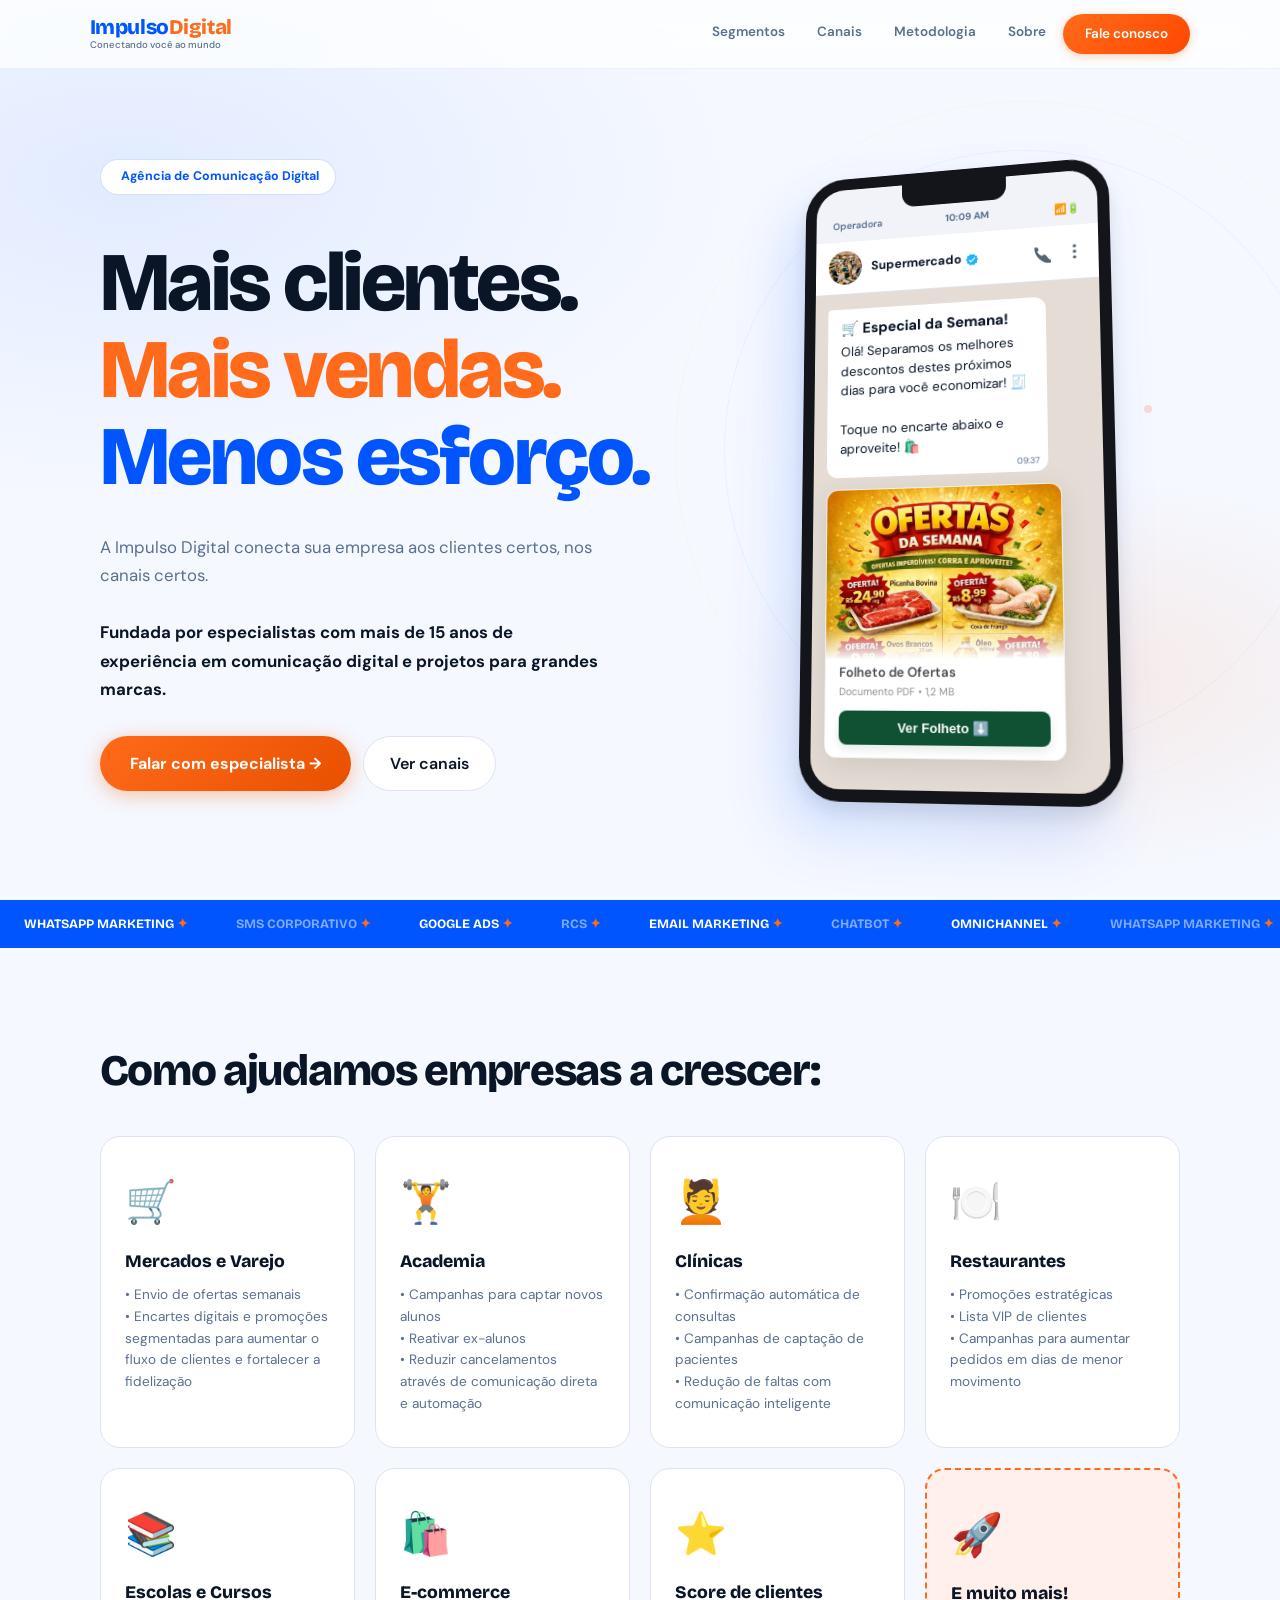
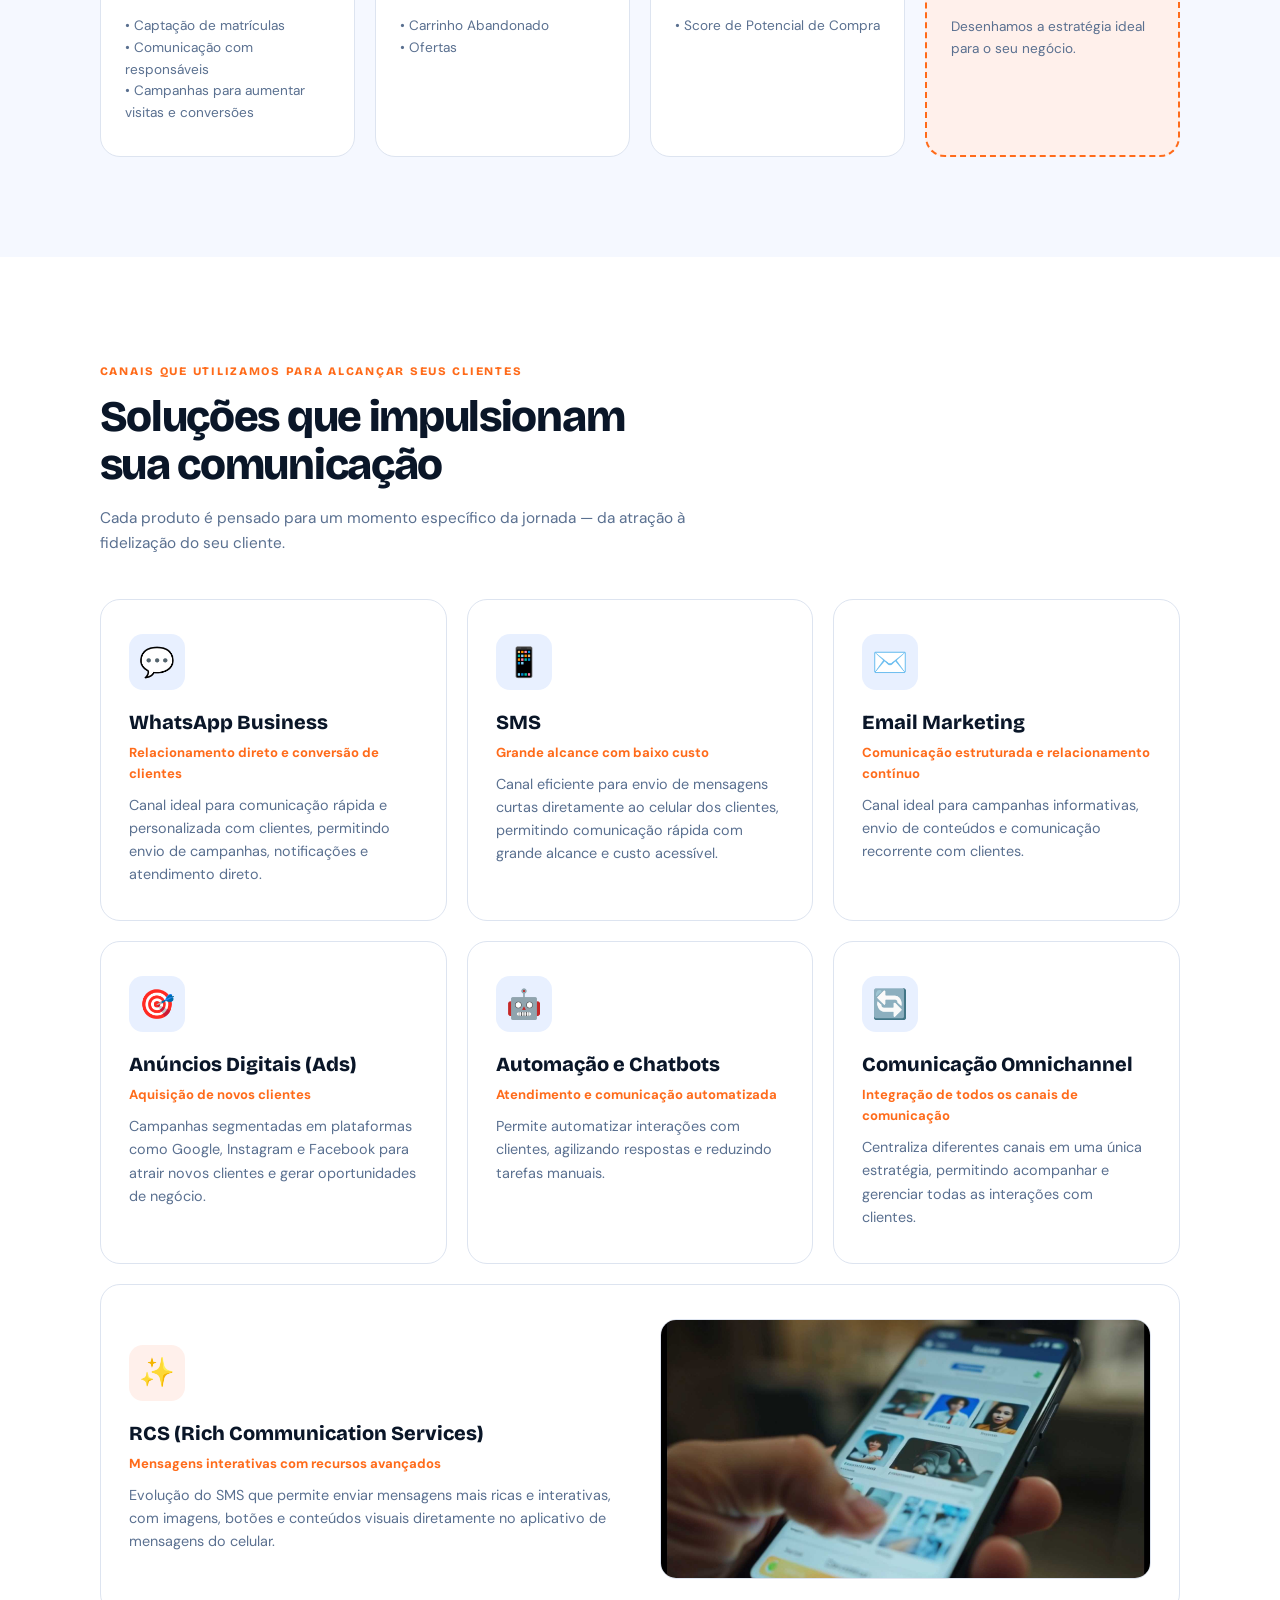
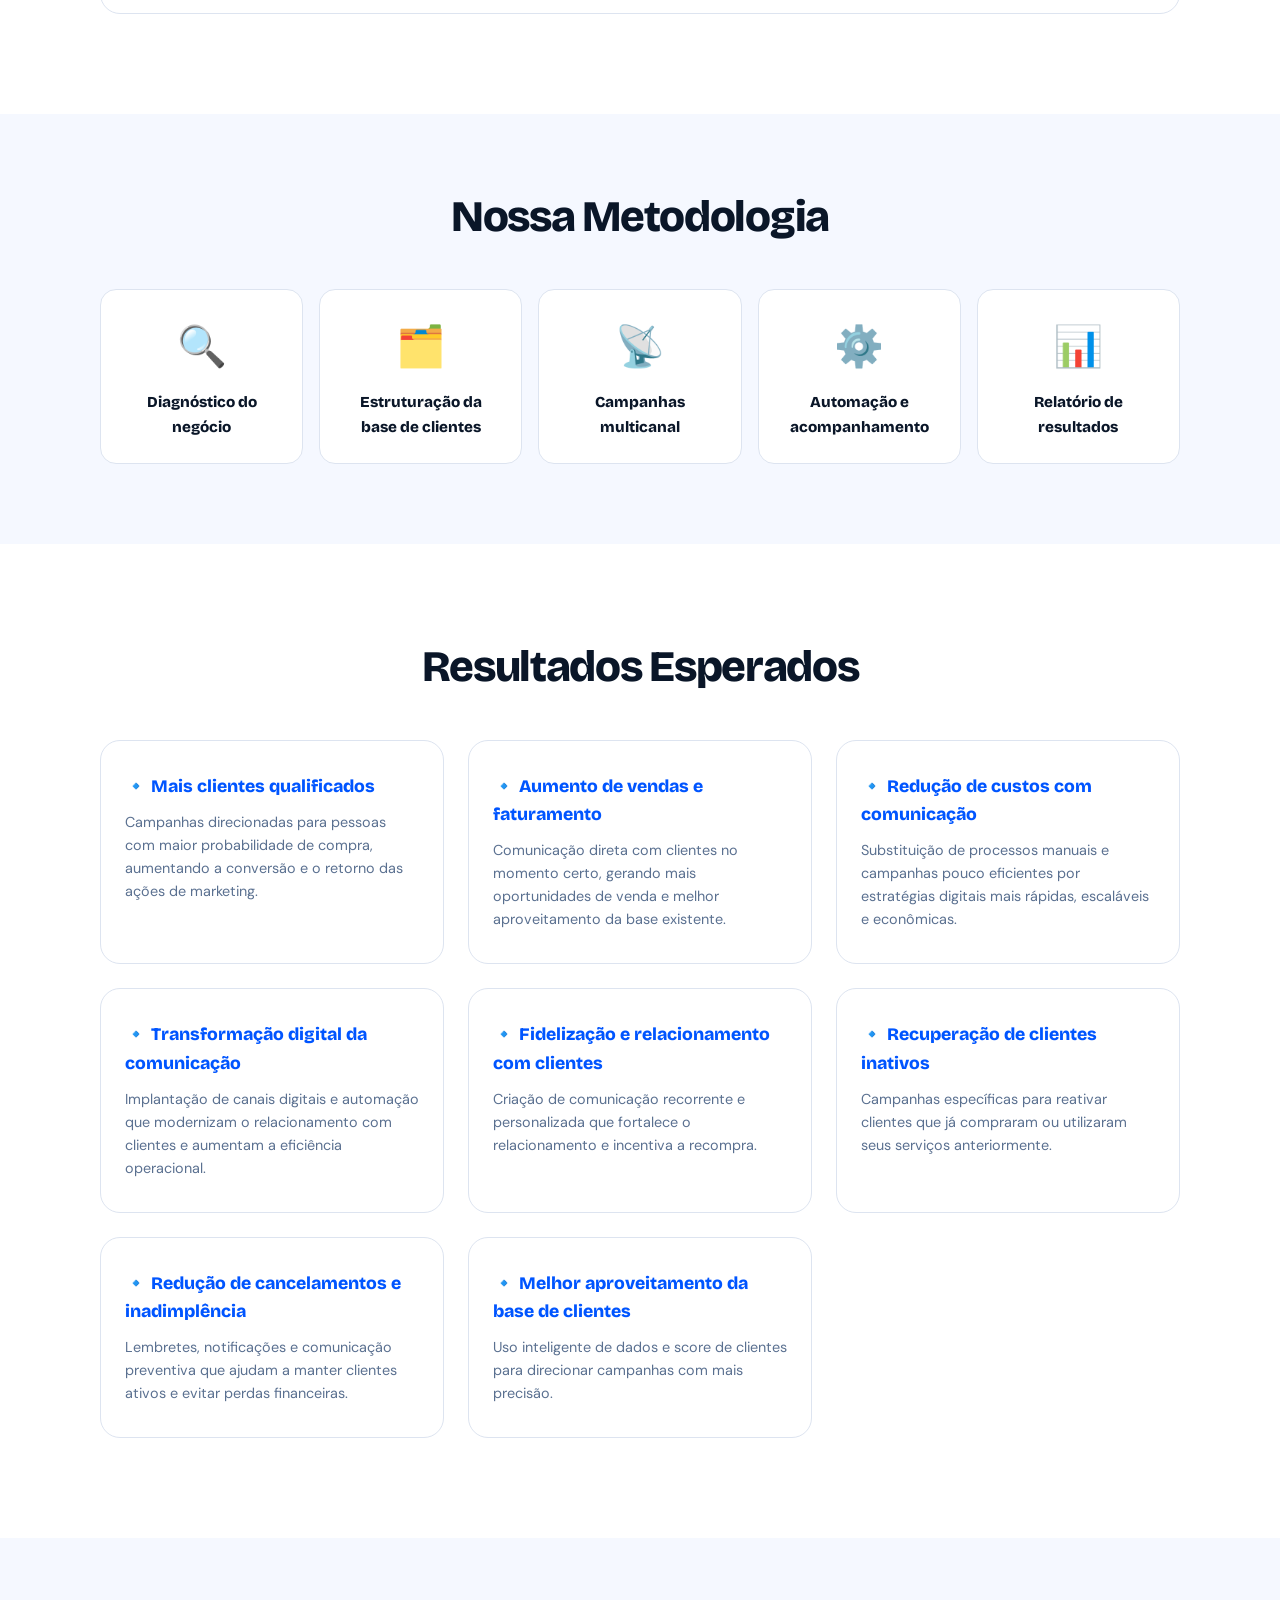
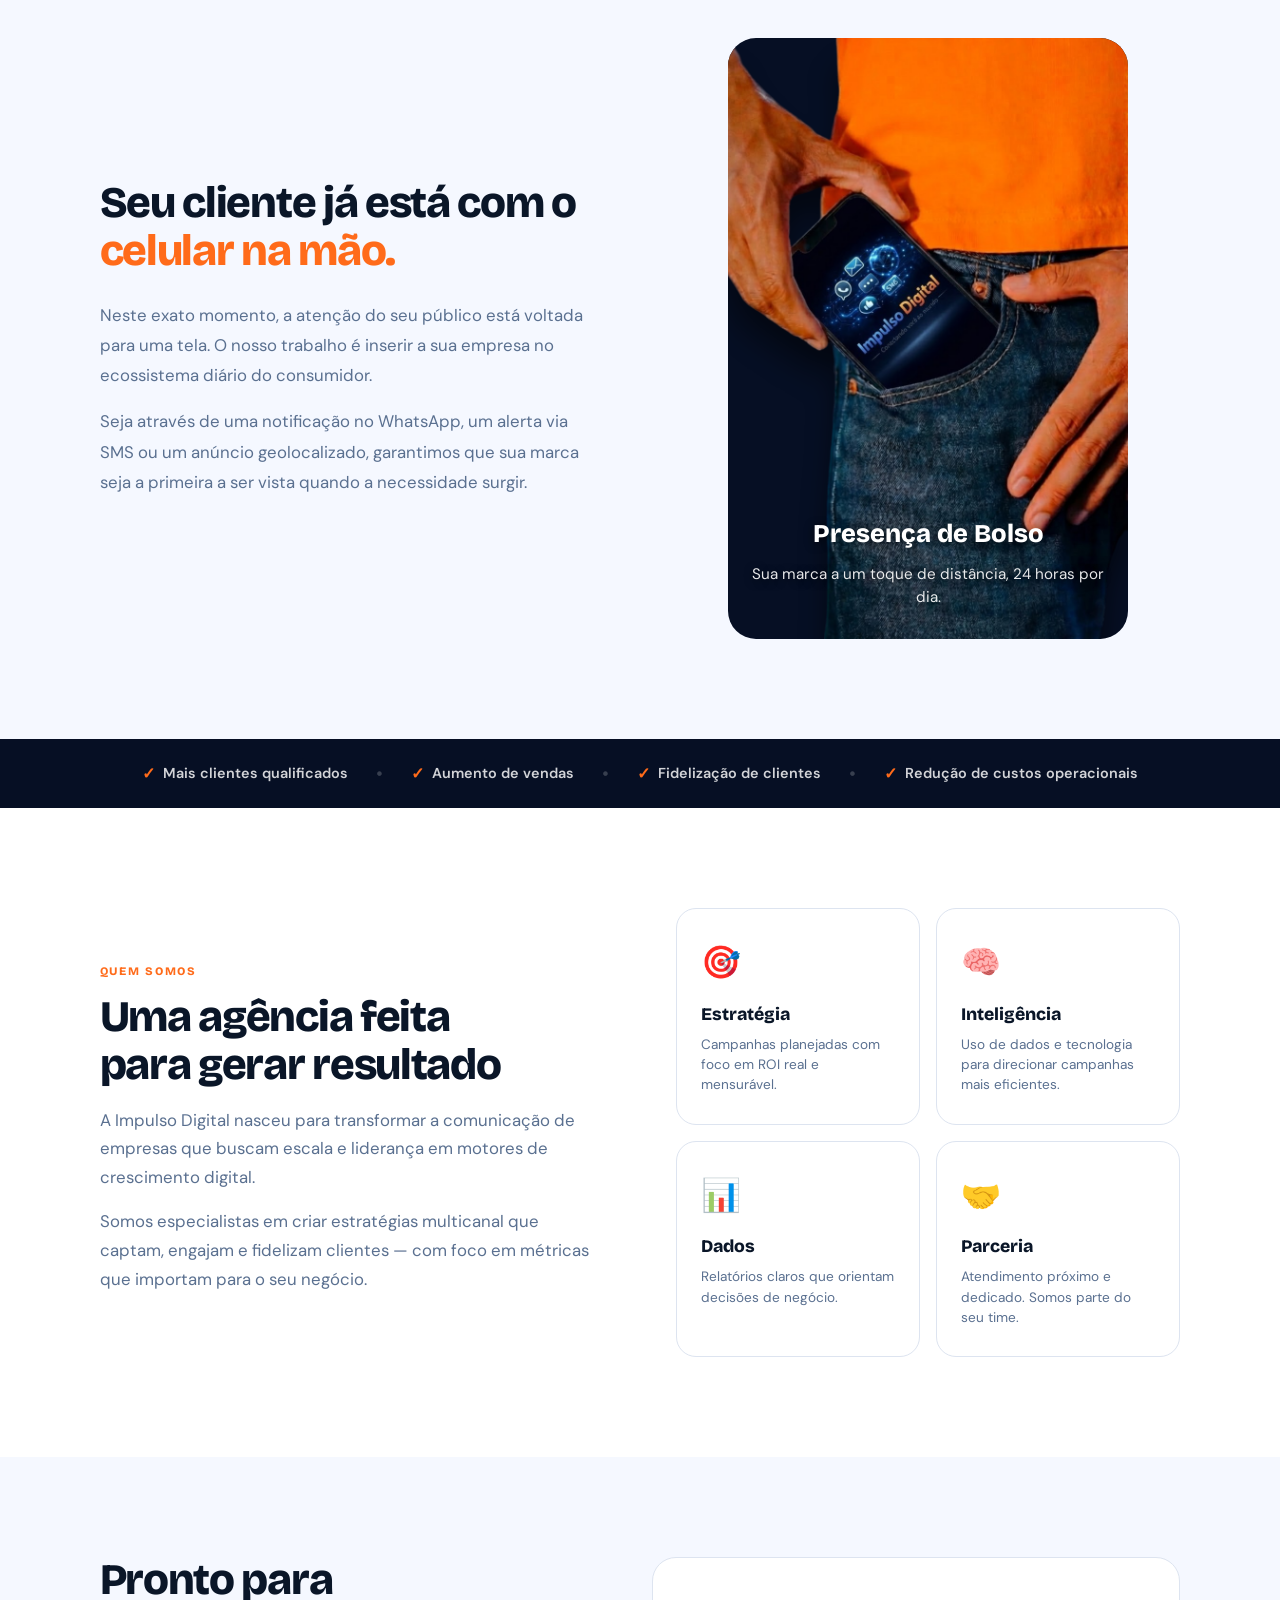
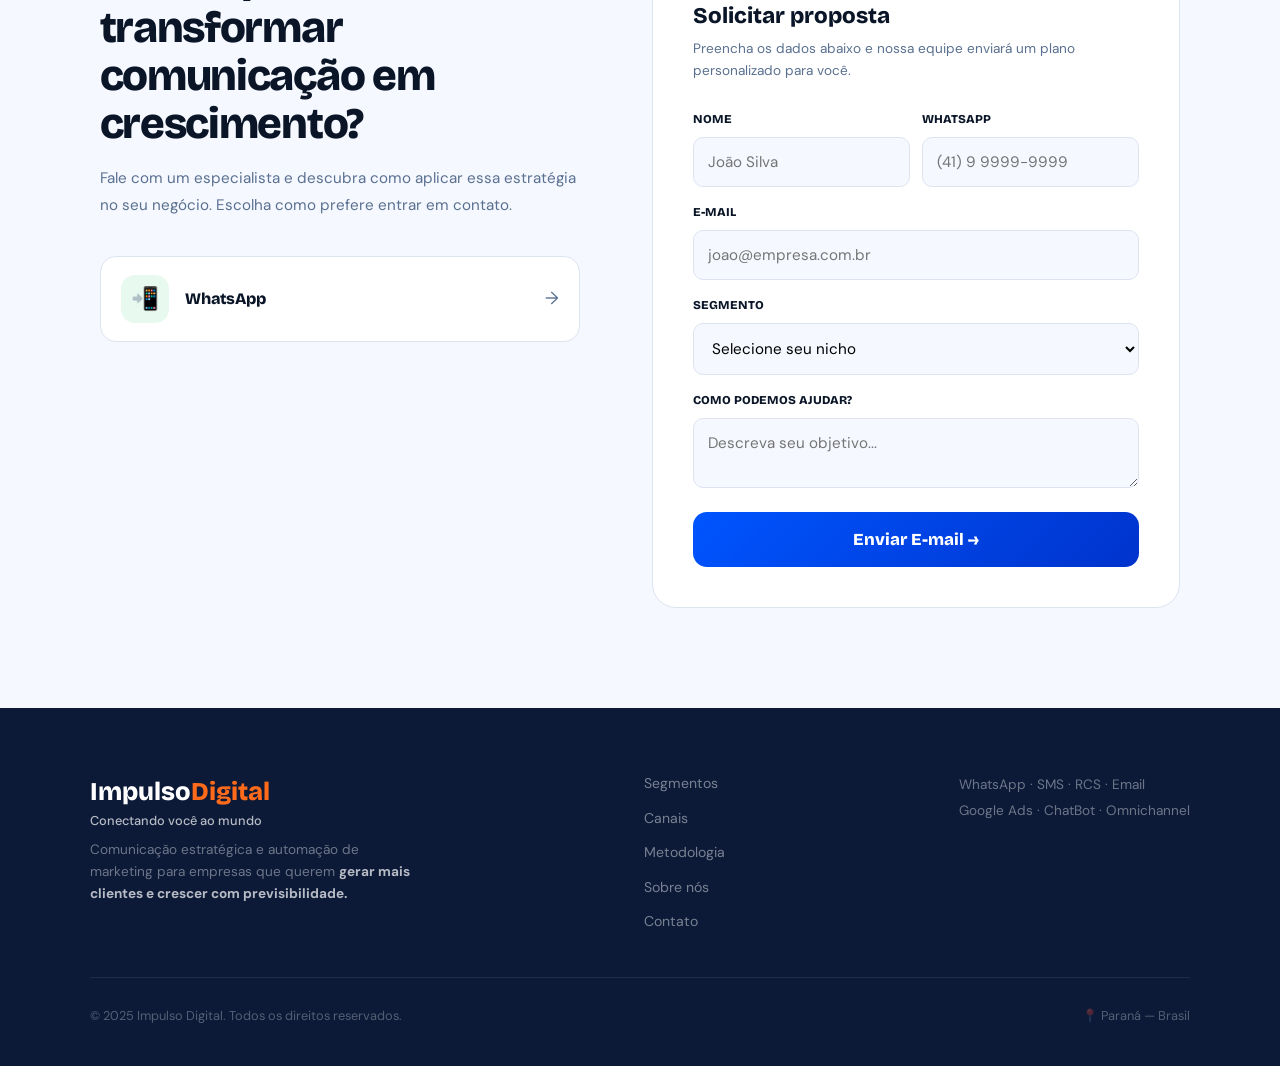
==== index.html @ e904ac86 "Rework layout Work hard" ====
<!DOCTYPE html>
<html lang="pt-BR">
<head>
<meta charset="UTF-8">
<meta name="viewport" content="width=device-width, initial-scale=1.0">
<title>Impulso Digital — Marketing & Comunicação Digital</title>
<link href="https://fonts.googleapis.com/css2?family=Bricolage+Grotesque:opsz,wght@12..96,300;12..96,400;12..96,500;12..96,700;12..96,800&family=DM+Sans:ital,opsz,wght@0,9..40,300;0,9..40,400;0,9..40,500;1,9..40,300&display=swap" rel="stylesheet">
<link rel="preconnect" href="https://fonts.googleapis.com">
<link rel="stylesheet" href="css/styles.css">
</head>
<body>

<header id="main-nav">
  <div class="nav-logo">
    Impulso<em>Digital</em>
    <div class="logo-sub">Conectando você ao mundo</div>
  </div>
  <ul class="nav-links">
    <li><a href="#segmentos">Segmentos</a></li>
    <li><a href="#servicos">Canais</a></li>
    <li><a href="#metodologia">Metodologia</a></li>
    <li><a href="#sobre">Sobre</a></li>
    <li><a href="#contato" class="nav-cta">Fale conosco</a></li>
  </ul>
  <div class="nav-ham" id="navHam" onclick="toggleDrawer()">
    <span></span><span></span><span></span>
  </div>
</header>

<div class="nav-drawer" id="navDrawer">
  <button class="drawer-close" onclick="toggleDrawer()">✕</button>
  <a href="#segmentos" onclick="toggleDrawer()">Segmentos</a>
  <a href="#servicos" onclick="toggleDrawer()">Canais</a>
  <a href="#metodologia" onclick="toggleDrawer()">Metodologia</a>
  <a href="#sobre" onclick="toggleDrawer()">Sobre</a>
  <a href="#contato" onclick="toggleDrawer()" style="color:var(--orange)">Fale conosco →</a>
</div>

<!-- ═══════════════════════════════════════
     HERO
════════════════════════════════════════ -->
<section id="hero">
  <div class="hero-deco-ring"></div>
  <div class="hero-deco-dot d1"></div>
  <div class="hero-deco-dot d2"></div>
  <div class="hero-deco-dot d3"></div>

  <div class="hero-inner">
    <div class="hero-content">
      <div class="hero-eyebrow">
        <span class="eyebrow-dot"></span>
        Agência de Comunicação Digital
      </div>

      <h1 class="hero-title">
        Mais clientes.<br>
        <span class="ht-accent">Mais vendas.</span><br>
        <span class="ht-light">Menos esforço.</span>
      </h1>

      <div class="hero-foot">
        <p class="hero-desc">
          A Impulso Digital conecta sua empresa aos clientes certos, nos canais certos.<br><br>
          <strong style="color: var(--ink); font-weight: 700;">Fundada por especialistas com mais de 15 anos de experiência em comunicação digital e projetos para grandes marcas.</strong>
        </p>
        <div class="hero-btns">
          <a href="#contato" class="btn-solid">Falar com especialista →</a>
          <a href="#servicos" class="btn-outline">Ver canais</a>
        </div>
      </div>
    </div>

    <div class="hero-visual">
      <div class="hero-mockup-wrapper r">
        
        <div class="chat-interface-wrapper">
          
          <div class="chat-status-bar">
            <span>Operadora</span>
            <span style="font-weight:700">10:09 AM</span>
            <span>📶🔋</span>
          </div>
          
          <div class="chat-header">
  <div class="chat-avatar">
    <img src="assets/img/logo-perfil.jpg" alt="Perfil">
  </div>
  <div class="chat-info">
    <div class="chat-name">
      Supermercado
      <span class="verified-badge">
        <svg width="14" height="14" viewBox="0 0 24 24" fill="none" xmlns="http://www.w3.org/2000/svg">
          <path d="M23 12L20.56 9.21L20.9 5.52L17.29 4.7L15.4 1.5L12 2.96L8.6 1.5L6.71 4.69L3.1 5.5L3.44 9.21L1 12L3.44 14.79L3.1 18.49L6.71 19.31L8.6 22.5L12 21.03L15.4 22.49L17.29 19.3L20.9 18.48L20.56 14.79L23 12ZM10 17L6 13L7.41 11.59L10 14.17L16.59 7.58L18 9L10 17Z" fill="#20B2FF"/>
        </svg>
      </span>
    </div>
  </div>
  <div class="chat-actions">
  <svg width="20" height="20" viewBox="0 0 24 24" fill="none" xmlns="http://www.w3.org/2000/svg" style="cursor: pointer;">
    <path d="M17.82 14.15l-2.02-0.6c-0.45-0.14-0.93-0.03-1.28 0.28l-1.4 1.25c-2.45-1.2-4.45-3.21-5.65-5.65l1.25-1.4c0.31-0.35 0.42-0.83 0.28-1.28l-0.6-2.02c-0.16-0.53-0.64-0.89-1.2-0.89H5.16c-0.64 0-1.18 0.52-1.16 1.16 0.17 5.17 2.37 9.87 5.99 13.49s8.32 5.82 13.49 5.99c0.64 0.02 1.16-0.52 1.16-1.16v-2.02c0-0.56-0.36-1.04-0.89-1.2l-1.93-0.58z" fill="#54656f"/>
  </svg>
  
  <svg width="20" height="20" viewBox="0 0 24 24" fill="none" xmlns="http://www.w3.org/2000/svg" style="cursor: pointer;">
    <path d="M12 7C13.1046 7 14 6.10457 14 5C14 3.89543 13.1046 3 12 3C10.8954 3 10 3.89543 10 5C10 6.10457 10.8954 7 12 7Z" fill="#54656f"/>
    <path d="M12 14C13.1046 14 14 13.1046 14 12C14 10.8954 13.1046 10 12 10C10.8954 10 10 10.8954 10 12C10 13.1046 10.8954 14 12 14Z" fill="#54656f"/>
    <path d="M12 21C13.1046 21 14 20.1046 14 19C14 17.8954 13.1046 17 12 17C10.8954 17 10 17.8954 10 19C10 20.1046 10.8954 21 12 21Z" fill="#54656f"/>
  </svg>
</div>
</div>
          
          <div class="chat-body">
            
            <div class="chat-bubble received" style="font-size: 0.85rem; line-height: 1.5;">
              <span style="font-weight: 800; font-size: 0.95rem; display: block; margin-bottom: 4px;">🛒 Especial da Semana!</span>
              Olá! Separamos os melhores descontos destes próximos dias para você economizar! 🧾</br></br>Toque no encarte abaixo e aproveite! 🛍️
              <span class="bubble-time">09:37</span>
            </div>
            
            <div class="chat-card received chat-image-msg hover-card" style="padding: 0; background: var(--white); border-radius: 12px; margin-bottom: 12px; overflow: hidden; border: 1px solid rgba(0,0,0,0.06); display: flex; flex-direction: column;">
              
              <div style="position: relative; max-height: 170px; overflow: hidden; flex-shrink: 0;">
                <img src="assets/img/encarte-supermercado.png" alt="Encarte" style="width: 100%; display: block; object-fit: cover; object-position: top;">
                <div style="position: absolute; bottom: 0; left: 0; right: 0; height: 35px; background: linear-gradient(to bottom, rgba(255,255,255,0) 0%, rgba(255,255,255,1) 100%); pointer-events: none; z-index: 1;"></div>
              </div>
              
              <div style="padding: 2px 14px 12px; background: var(--white); position: relative; z-index: 5;">
                <div style="font-weight: 600; font-size: 0.82rem; color: #4a4a4a; margin-bottom: 1px;">Folheto de Ofertas</div>
                <div style="font-size: 0.65rem; color: #8e8e8e; margin-bottom: 10px;">Documento PDF • 1,2 MB</div>
                <button style="width: 100%; background: #0f5132; color: white; border: none; padding: 9px; border-radius: 8px; font-weight: 700; font-size: 0.82rem; cursor: pointer; box-shadow: 0 4px 10px rgba(15, 81, 50, 0.12);">Ver Folheto ⬇️</button>
              </div>
            </div>
            
          </div>
          
        </div>
        
      </div>
    </div>
  </div>
</section>

<!-- MARQUEE -->
<div class="marquee-wrap">
  <div class="marquee-track">
    <span class="m-item on">WhatsApp Marketing <span class="m-dot">✦</span></span>
    <span class="m-item">SMS Corporativo <span class="m-dot">✦</span></span>
    <span class="m-item on">Google Ads <span class="m-dot">✦</span></span>
    <span class="m-item">RCS <span class="m-dot">✦</span></span>
    <span class="m-item on">Email Marketing <span class="m-dot">✦</span></span>
    <span class="m-item">ChatBot <span class="m-dot">✦</span></span>
    <span class="m-item on">Omnichannel <span class="m-dot">✦</span></span>
    <span class="m-item">WhatsApp Marketing <span class="m-dot">✦</span></span>
    <span class="m-item on">SMS Corporativo <span class="m-dot">✦</span></span>
    <span class="m-item">Google Ads <span class="m-dot">✦</span></span>
    <span class="m-item on">RCS <span class="m-dot">✦</span></span>
    <span class="m-item">Email Marketing <span class="m-dot">✦</span></span>
    <span class="m-item on">ChatBot <span class="m-dot">✦</span></span>
    <span class="m-item">Omnichannel <span class="m-dot">✦</span></span>
    <span class="m-item on">WhatsApp Marketing <span class="m-dot">✦</span></span>
    <span class="m-item">SMS Corporativo <span class="m-dot">✦</span></span>
    <span class="m-item on">Google Ads <span class="m-dot">✦</span></span>
    <span class="m-item">RCS <span class="m-dot">✦</span></span>
    <span class="m-item on">Email Marketing <span class="m-dot">✦</span></span>
    <span class="m-item">ChatBot <span class="m-dot">✦</span></span>
    <span class="m-item on">Omnichannel <span class="m-dot">✦</span></span>
    <span class="m-item">WhatsApp Marketing <span class="m-dot">✦</span></span>
    <span class="m-item on">SMS Corporativo <span class="m-dot">✦</span></span>
    <span class="m-item">Google Ads <span class="m-dot">✦</span></span>
    <span class="m-item on">RCS <span class="m-dot">✦</span></span>
    <span class="m-item">Email Marketing <span class="m-dot">✦</span></span>
    <span class="m-item on">ChatBot <span class="m-dot">✦</span></span>
    <span class="m-item">Omnichannel <span class="m-dot">✦</span></span>
  </div>
</div>

<!-- ═══════════════════════════════════════
     SEGMENTOS
════════════════════════════════════════ -->
<section id="segmentos">
  <div class="inner">
    <div class="r" style="margin-bottom:40px;">
      <h2 class="sec-title">Como ajudamos empresas a crescer:</h2>
    </div>
    
    <div class="scroll-indicator r d1">
      Deslize para ver mais <span class="arrow-anim">→</span>
    </div>
    
    <div class="seg-grid r d1">
      <div class="seg-card hover-card">
        <span class="seg-emoji">🛒</span>
        <div class="seg-name">Mercados e Varejo</div>
        <div class="seg-hint">
          • Envio de ofertas semanais<br>
          • Encartes digitais e promoções segmentadas para aumentar o fluxo de clientes e fortalecer a fidelização
        </div>
      </div>
      <div class="seg-card hover-card">
        <span class="seg-emoji">🏋️</span>
        <div class="seg-name">Academia</div>
        <div class="seg-hint">
          • Campanhas para captar novos alunos<br>
          • Reativar ex-alunos<br>
          • Reduzir cancelamentos através de comunicação direta e automação
        </div>
      </div>
      <div class="seg-card hover-card">
        <span class="seg-emoji">💆</span>
        <div class="seg-name">Clínicas</div>
        <div class="seg-hint">
          • Confirmação automática de consultas<br>
          • Campanhas de captação de pacientes<br>
          • Redução de faltas com comunicação inteligente
        </div>
      </div>
      <div class="seg-card hover-card">
        <span class="seg-emoji">🍽️</span>
        <div class="seg-name">Restaurantes</div>
        <div class="seg-hint">
          • Promoções estratégicas<br>
          • Lista VIP de clientes<br>
          • Campanhas para aumentar pedidos em dias de menor movimento
        </div>
      </div>
      <div class="seg-card hover-card">
        <span class="seg-emoji">📚</span>
        <div class="seg-name">Escolas e Cursos</div>
        <div class="seg-hint">
          • Captação de matrículas<br>
          • Comunicação com responsáveis<br>
          • Campanhas para aumentar visitas e conversões
        </div>
      </div>
      <div class="seg-card hover-card">
        <span class="seg-emoji">🛍️</span>
        <div class="seg-name">E-commerce</div>
        <div class="seg-hint">
          • Carrinho Abandonado<br>
          • Ofertas
        </div>
      </div>
      <div class="seg-card hover-card">
        <span class="seg-emoji">⭐</span>
        <div class="seg-name">Score de clientes</div>
        <div class="seg-hint">
          • Score de Potencial de Compra
        </div>
      </div>
      <div class="seg-card hover-card" style="background: var(--orange-lt); border: 2px dashed var(--orange);">
        <span class="seg-emoji">🚀</span>
        <div class="seg-name">E muito mais!</div>
        <div class="seg-hint">Desenhamos a estratégia ideal para o seu negócio.</div>
      </div>
    </div>
  </div>
</section>

<!-- ═══════════════════════════════════════
     CANAIS / SERVIÇOS
════════════════════════════════════════ -->
<section id="servicos">
  <div class="inner">
    <div class="sec-header r">
      <div>
        <span class="sec-eyebrow">Canais que utilizamos para alcançar seus clientes</span>
        <h2 class="sec-title">Soluções que impulsionam<br>sua comunicação</h2>
        <p class="sec-sub">Cada produto é pensado para um momento específico da jornada — da atração à fidelização do seu cliente.</p>
      </div>
    </div>

    <div class="bento r d1">
      <div class="bc hover-card">
        <div class="icon-wrap">💬</div>
        <div class="bc-name">WhatsApp Business</div>
        <div class="bc-sub-label">Relacionamento direto e conversão de clientes</div>
        <div class="bc-desc">Canal ideal para comunicação rápida e personalizada com clientes, permitindo envio de campanhas, notificações e atendimento direto.</div>
      </div>
      <div class="bc hover-card">
        <div class="icon-wrap">📱</div>
        <div class="bc-name">SMS</div>
        <div class="bc-sub-label">Grande alcance com baixo custo</div>
        <div class="bc-desc">Canal eficiente para envio de mensagens curtas diretamente ao celular dos clientes, permitindo comunicação rápida com grande alcance e custo acessível.</div>
      </div>
      <div class="bc hover-card">
        <div class="icon-wrap">✉️</div>
        <div class="bc-name">Email Marketing</div>
        <div class="bc-sub-label">Comunicação estruturada e relacionamento contínuo</div>
        <div class="bc-desc">Canal ideal para campanhas informativas, envio de conteúdos e comunicação recorrente com clientes.</div>
      </div>
      <div class="bc hover-card">
        <div class="icon-wrap">🎯</div>
        <div class="bc-name">Anúncios Digitais (Ads)</div>
        <div class="bc-sub-label">Aquisição de novos clientes</div>
        <div class="bc-desc">Campanhas segmentadas em plataformas como Google, Instagram e Facebook para atrair novos clientes e gerar oportunidades de negócio.</div>
      </div>
      <div class="bc hover-card">
        <div class="icon-wrap">🤖</div>
        <div class="bc-name">Automação e Chatbots</div>
        <div class="bc-sub-label">Atendimento e comunicação automatizada</div>
        <div class="bc-desc">Permite automatizar interações com clientes, agilizando respostas e reduzindo tarefas manuais.</div>
      </div>
      <div class="bc hover-card">
        <div class="icon-wrap">🔄</div>
        <div class="bc-name">Comunicação Omnichannel</div>
        <div class="bc-sub-label">Integração de todos os canais de comunicação</div>
        <div class="bc-desc">Centraliza diferentes canais em uma única estratégia, permitindo acompanhar e gerenciar todas as interações com clientes.</div>
      </div>
      
      <div class="bc hover-card wide">
        <div class="rcs-layout">
          <div>
            <div class="icon-wrap" style="background:var(--orange-lt); color:var(--orange);">✨</div>
            <div class="bc-name">RCS (Rich Communication Services)</div>
            <div class="bc-sub-label">Mensagens interativas com recursos avançados</div>
            <div class="bc-desc">Evolução do SMS que permite enviar mensagens mais ricas e interativas, com imagens, botões e conteúdos visuais diretamente no aplicativo de mensagens do celular.</div>
          </div>
          <div class="rcs-video-wrapper">
             <video autoplay loop muted playsinline poster="assets/img/rcs-poster.jpg">
               <source src="assets/vid/RCS-example.mp4" type="video/mp4">
               Seu navegador não suporta vídeos.
             </video>
          </div>
        </div>
      </div>
    </div>
  </div>
</section>

<!-- ═══════════════════════════════════════
     METODOLOGIA
════════════════════════════════════════ -->
<section id="metodologia">
  <div class="inner">
    <div class="r" style="text-align: center; margin-bottom: 48px;">
      <h2 class="sec-title">Nossa Metodologia</h2>
    </div>
    <div class="metodologia-grid r d1">
      <div class="met-step hover-card">
        <div class="met-icon">🔍</div>
        <div class="met-title">Diagnóstico do negócio</div>
      </div>
      <div class="met-step hover-card">
        <div class="met-icon">🗂️</div>
        <div class="met-title">Estruturação da base de clientes</div>
      </div>
      <div class="met-step hover-card">
        <div class="met-icon">📡</div>
        <div class="met-title">Campanhas multicanal</div>
      </div>
      <div class="met-step hover-card">
        <div class="met-icon">⚙️</div>
        <div class="met-title">Automação e acompanhamento</div>
      </div>
      <div class="met-step hover-card">
        <div class="met-icon">📊</div>
        <div class="met-title">Relatório de resultados</div>
      </div>
    </div>
  </div>
</section>

<!-- ═══════════════════════════════════════
     RESULTADOS ESPERADOS
════════════════════════════════════════ -->
<section id="resultados">
  <div class="inner">
    <div class="r" style="text-align: center; margin-bottom: 48px;">
      <h2 class="sec-title">Resultados Esperados</h2>
    </div>
    <div class="resultados-grid r d1">
      <div class="res-item hover-card">
        <h4 class="res-title">🔹 Mais clientes qualificados</h4>
        <p class="res-desc">Campanhas direcionadas para pessoas com maior probabilidade de compra, aumentando a conversão e o retorno das ações de marketing.</p>
      </div>
      <div class="res-item hover-card">
        <h4 class="res-title">🔹 Aumento de vendas e faturamento</h4>
        <p class="res-desc">Comunicação direta com clientes no momento certo, gerando mais oportunidades de venda e melhor aproveitamento da base existente.</p>
      </div>
      <div class="res-item hover-card">
        <h4 class="res-title">🔹 Redução de custos com comunicação</h4>
        <p class="res-desc">Substituição de processos manuais e campanhas pouco eficientes por estratégias digitais mais rápidas, escaláveis e econômicas.</p>
      </div>
      <div class="res-item hover-card">
        <h4 class="res-title">🔹 Transformação digital da comunicação</h4>
        <p class="res-desc">Implantação de canais digitais e automação que modernizam o relacionamento com clientes e aumentam a eficiência operacional.</p>
      </div>
      <div class="res-item hover-card">
        <h4 class="res-title">🔹 Fidelização e relacionamento com clientes</h4>
        <p class="res-desc">Criação de comunicação recorrente e personalizada que fortalece o relacionamento e incentiva a recompra.</p>
      </div>
      <div class="res-item hover-card">
        <h4 class="res-title">🔹 Recuperação de clientes inativos</h4>
        <p class="res-desc">Campanhas específicas para reativar clientes que já compraram ou utilizaram seus serviços anteriormente.</p>
      </div>
      <div class="res-item hover-card">
        <h4 class="res-title">🔹 Redução de cancelamentos e inadimplência</h4>
        <p class="res-desc">Lembretes, notificações e comunicação preventiva que ajudam a manter clientes ativos e evitar perdas financeiras.</p>
      </div>
      <div class="res-item hover-card">
        <h4 class="res-title">🔹 Melhor aproveitamento da base de clientes</h4>
        <p class="res-desc">Uso inteligente de dados e score de clientes para direcionar campanhas com mais precisão.</p>
      </div>
    </div>
  </div>
</section>

<!-- ═══════════════════════════════════════
     ATENÇÃO — CELULAR NA MÃO
════════════════════════════════════════ -->
<section id="atencao">
  <div class="inner">
    <div class="atencao-grid">
      <div class="r">
        <h2 class="sec-title" style="margin-bottom:24px;">Seu cliente já está com o <span style="color:var(--orange)">celular na mão.</span></h2>
        <p style="color:var(--muted); font-size:1.05rem; line-height:1.8; margin-bottom:16px;">Neste exato momento, a atenção do seu público está voltada para uma tela. O nosso trabalho é inserir a sua empresa no ecossistema diário do consumidor.</p>
        <p style="color:var(--muted); font-size:1.05rem; line-height:1.8;">Seja através de uma notificação no WhatsApp, um alerta via SMS ou um anúncio geolocalizado, garantimos que sua marca seja a primeira a ser vista quando a necessidade surgir.</p>
      </div>
      <div class="r d1" style="display:flex; justify-content:center; align-items:center;">
          <div class="atencao-visual hover-card" style="position: relative; padding: 0; border-radius: 28px; background: var(--navy); border: none; overflow: hidden; display: flex; width: 100%; max-width: 400px;">
            
            <img src="assets/img/impulso-tech-logo.png" alt="Impulso Digital Tech" style="width: 100%; height: auto; display: block;">
            
            <div style="position: absolute; bottom: 0; left: 0; right: 0; padding: 40px 24px 30px; text-align: center; color: white;">
              <h3 style="font-family: 'Bricolage Grotesque', sans-serif; font-size: 1.6rem; font-weight: 800; margin-bottom: 8px; text-shadow: 0 2px 10px rgba(0,0,0,0.6);">Presença de Bolso</h3>
              <p style="font-family: 'DM Sans', sans-serif; font-size: 0.95rem; line-height: 1.5; color: rgba(255,255,255,0.9); margin: 0; text-shadow: 0 2px 8px rgba(0,0,0,0.6);">Sua marca a um toque de distância, 24 horas por dia.</p>
            </div>

          </div>
      </div>
    </div>
  </div>
</section>

<!-- ═══════════════════════════════════════
     BARRA DE INDICADORES (substituiu stats numéricos)
════════════════════════════════════════ -->
<div class="indicators-bar">
  <div class="ind-item">
    <span class="ind-check">✓</span>
    Mais clientes qualificados
  </div>
  <div class="ind-sep">•</div>
  <div class="ind-item">
    <span class="ind-check">✓</span>
    Aumento de vendas
  </div>
  <div class="ind-sep">•</div>
  <div class="ind-item">
    <span class="ind-check">✓</span>
    Fidelização de clientes
  </div>
  <div class="ind-sep">•</div>
  <div class="ind-item">
    <span class="ind-check">✓</span>
    Redução de custos operacionais
  </div>
</div>

<!-- ═══════════════════════════════════════
     SOBRE
════════════════════════════════════════ -->
<section id="sobre">
  <div class="inner">
    <div class="sobre-grid">
      <div class="r sobre-text">
        <span class="sec-eyebrow">Quem somos</span>
        <h2 class="sec-title">Uma agência feita<br>para gerar resultado</h2>
        <p>A Impulso Digital nasceu para transformar a comunicação de empresas que buscam escala e liderança em motores de crescimento digital.</p>
        <p>Somos especialistas em criar estratégias multicanal que captam, engajam e fidelizam clientes — com foco em métricas que importam para o seu negócio.</p>
      </div>
      <div class="sobre-cards r d1">
        <div class="ab hover-card">
          <div class="ab-icon" style="color: var(--orange);">🎯</div>
          <div class="ab-title">Estratégia</div>
          <div class="ab-sub">Campanhas planejadas com foco em ROI real e mensurável.</div>
        </div>
        <div class="ab hover-card">
          <div class="ab-icon" style="color: var(--orange);">🧠</div>
          <div class="ab-title">Inteligência</div>
          <div class="ab-sub">Uso de dados e tecnologia para direcionar campanhas mais eficientes.</div>
        </div>
        <div class="ab hover-card">
          <div class="ab-icon" style="color: var(--orange);">📊</div>
          <div class="ab-title">Dados</div>
          <div class="ab-sub">Relatórios claros que orientam decisões de negócio.</div>
        </div>
        <div class="ab hover-card">
          <div class="ab-icon" style="color: var(--orange);">🤝</div>
          <div class="ab-title">Parceria</div>
          <div class="ab-sub">Atendimento próximo e dedicado. Somos parte do seu time.</div>
        </div>
      </div>
    </div>
  </div>
</section>

<!-- ═══════════════════════════════════════
     CONTATO
════════════════════════════════════════ -->
<section id="contato">
  <div class="inner">
    <div class="contato-grid">
      <div class="r">
        <h2 class="sec-title" style="margin-bottom:16px;">Pronto para transformar comunicação em crescimento?</h2>
        <p style="color:var(--muted);font-size:0.95rem;line-height:1.8;margin-bottom:36px;">Fale com um especialista e descubra como aplicar essa estratégia no seu negócio. Escolha como prefere entrar em contato.</p>
        
        <a href="https://wa.me/5541999999999" target="_blank" class="contact-link hover-card">
          <div class="cl-icon cl-wha">📲</div>
          <div>
            <div class="cl-title">WhatsApp</div>
          </div>
          <span class="cl-arrow">→</span>
        </a>
      </div>
      <div class="r d1">
        <div class="form-box">
          <div class="form-title">Solicitar proposta</div>
          <div class="form-hint">Preencha os dados abaixo e nossa equipe enviará um plano personalizado para você.</div>
          
          <form id="contactForm">
            <input type="hidden" name="_subject" value="Novo Lead - Site Impulso Digital">
            <input type="hidden" name="_captcha" value="false">
            <input type="hidden" name="_template" value="table">
            
            <div class="form-2col">
              <div class="fg"><label>Nome</label><input type="text" name="Nome" placeholder="João Silva" required></div>
              <div class="fg"><label>WhatsApp</label><input type="tel" name="WhatsApp" placeholder="(41) 9 9999-9999" required></div>
            </div>
            <div class="fg"><label>E-mail</label><input type="email" name="Email" placeholder="joao@empresa.com.br" required></div>
            <div class="fg">
              <label>Segmento</label>
              <select name="Segmento" required>
                <option value="" disabled selected>Selecione seu nicho</option>
                <option value="Varejo">Mercado / Varejo</option>
                <option value="Fitness">Academia / Fitness</option>
                <option value="Estética">Clínica de Estética / Saúde</option>
                <option value="Restaurante">Restaurante / Food Service</option>
                <option value="Educação">Escola / Cursos</option>
                <option value="E-commerce">E-commerce / Lojas Online</option>
                <option value="Outro">Outro</option>
              </select>
            </div>
            <div class="fg"><label>Como podemos ajudar?</label><textarea name="Mensagem" placeholder="Descreva seu objetivo..." required></textarea></div>
            
            <button type="submit" class="btn-send">Enviar E-mail →</button>
          </form>
        </div>
      </div>
    </div>
  </div>
</section>

<!-- ═══════════════════════════════════════
     FOOTER
════════════════════════════════════════ -->
<footer id="site-footer">
  <div class="footer-inner">
    <div class="footer-top">
      <div>
        <div class="f-logo">
          Impulso<em>Digital</em>
          <div class="logo-sub" style="font-size: 0.8rem; font-weight: 500; color: rgba(255,255,255,0.7); margin-top: -2px;">Conectando você ao mundo</div>
        </div>
        <p class="f-tagline">Comunicação estratégica e automação de marketing para empresas que querem <strong style="color:rgba(255,255,255,0.7);">gerar mais clientes e crescer com previsibilidade.</strong></p>
      </div>
      <div class="footer-links">
        <a href="#segmentos">Segmentos</a>
        <a href="#servicos">Canais</a>
        <a href="#metodologia">Metodologia</a>
        <a href="#sobre">Sobre nós</a>
        <a href="#contato">Contato</a>
      </div>
      <div>
        <p class="f-services">WhatsApp · SMS · RCS · Email<br>Google Ads · ChatBot · Omnichannel</p>
      </div>
    </div>
    <div class="footer-bottom">
      <span class="f-copy">© 2025 Impulso Digital. Todos os direitos reservados.</span>
      <span class="f-loc">📍 Paraná — Brasil</span>
    </div>
  </div>
</footer>

<script src="js/main.js"></script>
</body>
</html>
---- css/styles.css ----
:root {
  --orange:    #FF6B1A;
  --orange-dk: #e05500;
  --orange-lt: #FFF0EB;
  --blue:      #0055FF;
  --blue-dk:   #0033cc;
  --blue-lt:   #E8F0FF;
  --ink:       #0a1628;
  --ink2:      #1e293b;
  --muted:     #5a7090;
  --border:    #dde4f0;
  --bg:        #ffffff;
  --card-bg:   #f5f8ff;
  --white:     #ffffff;
  --navy:      #060f24;
  --navy2:     #0c1a38;
}

*, *::before, *::after { margin:0; padding:0; box-sizing:border-box; }
html { scroll-behavior:smooth; }

body {
  background: var(--bg);
  color: var(--ink);
  font-family: 'DM Sans', sans-serif;
  font-size: 16px;
  line-height: 1.6;
  overflow-x: hidden;
}

/* ════════════════════════════
   EFEITO HOVER GLOBAL
════════════════════════════ */
.hover-card {
  transition: transform 0.3s ease, box-shadow 0.3s ease, border-color 0.3s ease;
}
.hover-card:hover {
  transform: translateY(-6px) !important;
  box-shadow: 0 16px 40px rgba(0,85,255,0.08) !important;
  border-color: rgba(0,85,255,0.2) !important;
}

/* ════════════════════════════
   NAVBAR & LOGO
════════════════════════════ */
#main-nav {
  position: fixed; top: 0; left: 0; width: 100%; z-index: 300;
  background: rgba(255, 255, 255, 0.75);
  backdrop-filter: saturate(180%) blur(20px);
  -webkit-backdrop-filter: saturate(180%) blur(20px);
  border-bottom: 1px solid rgba(0, 85, 255, 0.08);
  padding: 14px 7%; display: flex; justify-content: space-between; align-items: center;
}
.nav-logo {
  font-family: 'Bricolage Grotesque', sans-serif;
  font-weight: 800; font-size: 1.3rem; color: var(--blue);
  line-height: 1.1; letter-spacing: -0.02em;
}
.nav-logo em { color: var(--orange); font-style: normal; }
.logo-sub { font-family: 'DM Sans', sans-serif; font-size: 0.6rem; color: var(--muted); font-weight: 500; letter-spacing: 0; }

.nav-links { display: flex; gap: 2px; list-style: none; }
.nav-links a {
  display: block; color: var(--muted); text-decoration: none; font-size: 0.84rem; font-weight: 600;
  padding: 7px 15px; border-radius: 100px; transition: 0.2s;
}
.nav-links a:hover { color: var(--blue); background: var(--blue-lt); }

.nav-cta {
  background: linear-gradient(135deg, var(--orange) 0%, #ff4800 100%) !important;
  color: #fff !important; padding: 9px 22px !important; border-radius: 100px;
  box-shadow: 0 2px 10px rgba(255,90,0,0.3) !important;
}
.nav-cta:hover { transform: translateY(-2px); box-shadow: 0 8px 24px rgba(255,90,0,0.4) !important; }

.nav-ham { display: none; flex-direction: column; gap: 4px; cursor: pointer; padding: 8px; }
.nav-ham span { display: block; width: 20px; height: 2px; background: var(--ink); border-radius: 2px; }

/* Mobile Drawer */
.nav-drawer { display: none; flex-direction: column; position: fixed; inset: 0; background: rgba(255,255,255,0.98); backdrop-filter: blur(20px); z-index: 290; align-items: center; justify-content: center; gap: 10px; }
.nav-drawer.open { display: flex; }
.nav-drawer a { font-family: 'Bricolage Grotesque', sans-serif; font-size: 1.5rem; font-weight: 700; color: var(--ink); text-decoration: none; padding: 10px 32px; border-radius: 12px; }
.drawer-close { position: absolute; top: 24px; right: 24px; font-size: 1.8rem; cursor: pointer; background: none; border: none; }

/* ════════════════════════════
   HERO
════════════════════════════ */
#hero {
  min-height: 100vh; display: flex; flex-direction: column; justify-content: center;
  padding: 140px 7% 90px; position: relative; overflow: hidden; background: #f5f8ff;
}
#hero::before {
  content: ''; position: absolute; inset: 0;
  background: radial-gradient(ellipse 80% 60% at 10% 20%, rgba(0,85,255,0.08) 0%, transparent 60%), radial-gradient(ellipse 50% 40% at 85% 75%, rgba(255,107,26,0.1) 0%, transparent 55%); pointer-events: none;
}
.hero-inner {
  display: grid; grid-template-columns: 1.1fr 0.9fr; gap: 80px; align-items: center;
  max-width: 1400px; margin: 0 auto; position: relative; z-index: 1;
}
.hero-eyebrow {
  display: inline-flex; align-items: center; gap: 8px; background: var(--white); color: var(--blue);
  border: 1px solid rgba(0,85,255,0.18); border-radius: 100px; padding: 7px 16px 7px 12px;
  font-size: 0.78rem; font-weight: 700; margin-bottom: 44px;
}
.hero-title {
  font-family: 'Bricolage Grotesque', sans-serif; font-weight: 800; font-size: clamp(3rem, 6.5vw, 6.5rem);
  line-height: 1.05; letter-spacing: -0.03em; margin-bottom: 32px; color: var(--ink);
}
.hero-desc { max-width: 500px; color: var(--muted); font-size: 1.05rem; line-height: 1.7; margin-bottom: 32px; }
.hero-btns { display: flex; gap: 12px; flex-wrap: wrap; align-items: center; }
.btn-solid {
  display: inline-flex; background: linear-gradient(135deg, var(--orange) 0%, #e85000 100%);
  color: #fff; padding: 15px 30px; border-radius: 100px; font-weight: 700; text-decoration: none;
  box-shadow: 0 4px 20px rgba(255,90,0,0.35); transition: 0.2s;
}
.btn-solid:hover { transform: translateY(-3px); box-shadow: 0 12px 30px rgba(255,90,0,0.4); }
.btn-outline {
  display: inline-flex; background: var(--white); color: var(--ink); border: 1.5px solid var(--border);
  padding: 14px 26px; border-radius: 100px; font-weight: 600; text-decoration: none; transition: 0.2s;
}
.btn-outline:hover { border-color: var(--blue); color: var(--blue); }

.hero-visual { display: flex; justify-content: flex-end; perspective: 1000px; }
.hero-mockup-img {
  max-width: 320px; border-radius: 24px; box-shadow: 0 25px 60px rgba(0,85,255,0.15);
  transform: rotateY(-5deg) rotateX(5deg); animation: floatImg 6s ease-in-out infinite;
}
@keyframes floatImg {
  0%, 100% { transform: translateY(0) rotateY(-5deg) rotateX(5deg); }
  50% { transform: translateY(-15px) rotateY(-2deg) rotateX(8deg); }
}

/* ════════════════════════════
   MOCKUP PURE CSS (CELULAR)
════════════════════════════ */
.hero-mockup-wrapper {
  position: relative;
  max-width: 320px; 
  margin: 0 auto;
  z-index: 10;
  perspective: 1200px;
}

.hero-frame-img {
  display: none;
}

.chat-interface-wrapper {
  position: relative;
  height: 640px;
  background: #e5ddd5;
  border-radius: 42px; 
  border: 12px solid #14151a; 
  box-shadow: 
    inset 0 0 0 2px #3a3d4a,
    -20px 30px 60px rgba(0,85,255,0.15),
    0 10px 20px rgba(0,0,0,0.1);
  overflow: hidden; 
  display: flex;
  flex-direction: column;
  font-family: 'DM Sans', sans-serif;
  transform: rotateY(-12deg) rotateX(8deg) rotateZ(-2deg);
  transform-style: preserve-3d;
  animation: floatImg 6s ease-in-out infinite;
}

.chat-interface-wrapper::after {
  content: '';
  position: absolute;
  top: 0;
  left: 50%;
  transform: translateX(-50%);
  width: 110px;
  height: 24px;
  background: #14151a;
  border-bottom-left-radius: 14px;
  border-bottom-right-radius: 14px;
  z-index: 100;
}

.chat-status-bar {
  display: flex;
  justify-content: space-between;
  padding: 32px 18px 8px;
  background: #f1f3f8;
  font-size: 0.65rem;
  font-weight: 600;
  color: var(--muted);
}

.chat-header {
  display: flex;
  align-items: center;
  gap: 10px;
  padding: 10px 14px;
  background: var(--bg);
  border-bottom: 1px solid var(--border);
  position: relative;
}
.chat-avatar {
  width: 36px;
  height: 36px;
  min-width: 36px;
  background: #eee; 
  border-radius: 50%;
  overflow: hidden;
  display: flex;
  align-items: center;
  justify-content: center;
  flex-shrink: 0;
}
.chat-avatar img {
  width: 100%;
  height: 100%;
  object-fit: cover;
  display: block;
}
.verified-badge {
  display: inline-flex;
  align-self: center;
  margin-left: 4px;
  transform: translateY(1px); 
}
.chat-name {
  display: flex;
  align-items: center;
  font-weight: 700;
  font-size: 0.82rem;
  color: var(--ink);
  line-height: 1;
}
.chat-actions {
  position: absolute;
  right: 14px;
  display: flex;
  align-items: center;
  gap: 14px;
}

.chat-body {
  flex: 1;
  padding: 16px 14px;
  background: #e5ddd5;
  display: flex;
  flex-direction: column;
  gap: 12px;
  overflow-y: auto;
}

.chat-bubble {
  max-width: 85%;
  padding: 10px 14px 18px;
  border-radius: 12px;
  font-size: 0.78rem;
  line-height: 1.4;
  position: relative;
  word-wrap: break-word;
}
.chat-bubble.received {
  background: var(--white);
  color: var(--ink);
  align-self: flex-start;
  border-top-left-radius: 4px;
}
.bubble-time {
  position: absolute;
  bottom: 4px; right: 8px;
  font-size: 0.55rem;
  color: var(--muted);
}

.chat-card.received {
  background: var(--white);
  border: 1px solid rgba(0,0,0,0.05);
  border-radius: 12px;
  border-top-left-radius: 4px;
  padding: 18px 14px;
  align-self: flex-start;
  max-width: 90%;
  box-shadow: 0 4px 10px rgba(0,0,0,0.08);
}
.card-hero-icon { font-size: 2rem; margin-bottom: 10px; }
.card-title { font-weight: 800; font-size: 0.9rem; color: var(--ink); margin-bottom: 4px; }
.card-price { font-size: 0.7rem; color: var(--muted); margin-bottom: 12px; }
.card-final-price { font-weight: 700; color: var(--orange); font-size: 0.8rem; }
.card-topics { list-style: none; font-size: 0.7rem; color: var(--muted); line-height: 1.6; margin-bottom: 18px; }

.card-actions { display: flex; flex-direction: column; gap: 8px; }
.card-actions button {
  width: 100%; border: none; padding: 10px; border-radius: 8px;
  font-family: 'DM Sans', sans-serif; font-weight: 700; font-size: 0.7rem; cursor: pointer; transition: 0.2s;
}
.card-btn-orange { background: var(--orange); color: var(--white); }
.card-btn-blue   { background: var(--blue); color: var(--white); }

/* ════════════════════════════
   ELEMENTOS DECORATIVOS
════════════════════════════ */
.hero-deco-ring {
  position: absolute;
  top: 50%;
  left: 80%;
  width: 600px;
  height: 600px;
  border: 1px solid rgba(0, 85, 255, 0.05);
  border-radius: 50%;
  transform: translate(-50%, -50%);
  pointer-events: none;
  z-index: 0;
}

.hero-deco-ring::before {
  content: '';
  position: absolute;
  inset: -50px;
  border: 1px solid rgba(255, 107, 26, 0.03);
  border-radius: 50%;
}

.hero-deco-dot {
  position: absolute;
  width: 12px;
  height: 12px;
  border-radius: 50%;
  pointer-events: none;
  z-index: 0;
}

.hero-deco-dot.d1 {
  background: var(--orange);
  top: 20%; left: 10%;
  opacity: 0.4;
  animation: floatDot 8s ease-in-out infinite;
}

.hero-deco-dot.d2 {
  background: var(--blue);
  bottom: 15%; right: 25%;
  opacity: 0.3;
  animation: floatDot 12s ease-in-out infinite reverse;
}

.hero-deco-dot.d3 {
  background: var(--orange);
  top: 45%; right: 10%;
  width: 8px; height: 8px;
  opacity: 0.2;
  animation: floatDot 10s ease-in-out infinite 2s;
}

@keyframes floatDot {
  0%, 100% { transform: translate(0, 0); }
  50% { transform: translate(20px, -30px); }
}

.chat-card.received.chat-image-msg {
  padding: 0;
  border-radius: 12px;
  overflow: hidden;
  max-width: 90%;
  border: 1px solid rgba(0,0,0,0.1);
  box-shadow: 0 8px 30px rgba(0,0,0,0.1);
}

.card-banner-img { width: 100%; height: auto; display: block; }
.card-content-overlay { padding: 16px 14px; background: var(--white); border-bottom: 1px solid var(--border); }
.card-price-row { font-size: 0.8rem; color: var(--muted); margin-bottom: 4px; }
.card-final-price { font-weight: 800; color: var(--orange); font-size: 1.1rem; }
.card-hint { font-size: 0.65rem; color: var(--muted); font-style: italic; }
.chat-card.chat-image-msg .card-actions { padding: 12px 14px; gap: 8px; }

.ht-accent { color: var(--orange); }
.ht-light  { color: var(--blue); }

/* ════════════════════════════
   MARQUEE
════════════════════════════ */
.marquee-wrap { background: var(--blue); padding: 14px 0; overflow: hidden; position: relative; }
.marquee-track { display: flex; width: max-content; animation: marquee 28s linear infinite; }
.m-item { font-family: 'Bricolage Grotesque', sans-serif; font-size: 0.8rem; font-weight: 700; text-transform: uppercase; color: rgba(255,255,255,0.5); padding: 0 24px; }
.m-item.on { color: #fff; }
.m-dot { color: var(--orange); }
@keyframes marquee { to { transform: translateX(-25%); } }

/* ════════════════════════════
   BARRA DE INDICADORES
════════════════════════════ */
.indicators-bar {
  background: var(--navy);
  padding: 22px 7%;
  display: flex;
  justify-content: center;
  align-items: center;
  flex-wrap: wrap;
  gap: 12px 28px;
}
.ind-item {
  display: flex;
  align-items: center;
  gap: 8px;
  color: rgba(255,255,255,0.82);
  font-size: 0.9rem;
  font-weight: 600;
  font-family: 'DM Sans', sans-serif;
  white-space: nowrap;
}
.ind-check {
  color: var(--orange);
  font-weight: 900;
  font-size: 1rem;
}
.ind-sep {
  color: rgba(255,255,255,0.2);
  font-size: 1.2rem;
  line-height: 1;
}

/* ════════════════════════════
   SHARED
════════════════════════════ */
.inner { max-width: 1260px; margin: 0 auto; padding: 0 7%; }
.sec-eyebrow { display: inline-block; font-size: 0.72rem; letter-spacing: 0.15em; text-transform: uppercase; color: var(--orange); font-weight: 800; margin-bottom: 14px; font-family: 'Bricolage Grotesque', sans-serif; }
.sec-title { font-family: 'Bricolage Grotesque', sans-serif; font-weight: 800; font-size: clamp(2rem, 3.4vw, 2.75rem); letter-spacing: -0.03em; line-height: 1.1; color: var(--ink); margin-bottom: 16px; }
.sec-sub { color: var(--muted); font-size: 0.96rem; line-height: 1.6; max-width: 600px; margin-top: 12px; }

/* ════════════════════════════
   SEGMENTOS
════════════════════════════ */
#segmentos { padding: 100px 0; background: var(--card-bg); }
.seg-grid { display: grid; grid-template-columns: repeat(auto-fit, minmax(240px, 1fr)); gap: 20px; }
.seg-card { background: var(--white); border: 1px solid var(--border); border-radius: 20px; padding: 32px 24px; }
.seg-emoji { font-size: 2.6rem; display: block; margin-bottom: 12px; }
.seg-name { font-family: 'Bricolage Grotesque', sans-serif; font-size: 1.1rem; font-weight: 800; margin-bottom: 8px; }
.seg-hint { font-size: 0.85rem; color: var(--muted); line-height: 1.6; }

.scroll-indicator {
  display: none;
  text-align: center;
  font-size: 0.82rem;
  color: var(--muted);
  margin-bottom: 20px;
  font-weight: 600;
}
.arrow-anim {
  display: inline-block;
  animation: arrowPulse 1.2s ease-in-out infinite;
}
@keyframes arrowPulse {
  0%, 100% { transform: translateX(0); }
  50% { transform: translateX(5px); }
}

/* ════════════════════════════
   SERVIÇOS / CANAIS
════════════════════════════ */
#servicos { padding: 100px 0; background: var(--bg); }
.sec-header { margin-bottom: 44px; }
.bento { display: grid; grid-template-columns: repeat(3, 1fr); gap: 20px; }
.bc { background: var(--white); border: 1px solid var(--border); border-radius: 20px; padding: 34px 28px; }
.icon-wrap { width: 56px; height: 56px; background: var(--blue-lt); border-radius: 14px; display: flex; align-items: center; justify-content: center; font-size: 1.8rem; margin-bottom: 16px; color: var(--blue); }
.bc-name { font-family: 'Bricolage Grotesque', sans-serif; font-size: 1.25rem; font-weight: 800; margin-bottom: 4px; color: var(--ink); }
.bc-sub-label { font-size: 0.82rem; font-weight: 700; color: var(--orange); margin-bottom: 10px; }
.bc-desc { font-size: 0.9rem; color: var(--muted); line-height: 1.6; }

/* RCS wide card */
.bc.wide { grid-column: span 3; }
.rcs-layout { display: grid; grid-template-columns: 1fr 1fr; gap: 40px; align-items: center; }
.rcs-video-wrapper { border-radius: 16px; overflow: hidden; border: 1px solid var(--border); background: #000; display: flex; align-items: center; justify-content: center; height: 260px; }
.rcs-video-wrapper video { width: 100%; height: 100%; object-fit: cover; }

/* ════════════════════════════
   METODOLOGIA & RESULTADOS
════════════════════════════ */
#metodologia { padding: 80px 0; background: var(--card-bg); }
.metodologia-grid { display: flex; flex-wrap: wrap; gap: 16px; justify-content: center; }
.met-step { background: var(--white); border: 1px solid var(--border); border-radius: 16px; padding: 24px; text-align: center; width: calc(20% - 13px); min-width: 180px; }
.met-icon { font-size: 2.5rem; margin-bottom: 12px; }
.met-title { font-family: 'Bricolage Grotesque', sans-serif; font-weight: 800; font-size: 0.95rem; }

#resultados { padding: 100px 0; background: var(--bg); }
.resultados-grid { display: grid; grid-template-columns: repeat(auto-fit, minmax(260px, 1fr)); gap: 24px; }
.res-item { background: var(--white); border: 1px solid var(--border); padding: 32px 24px; border-radius: 20px; }
.res-title { font-family: 'Bricolage Grotesque', sans-serif; font-weight: 800; font-size: 1.1rem; margin-bottom: 10px; color: var(--blue); }
.res-desc { font-size: 0.9rem; color: var(--muted); line-height: 1.6; }

/* ════════════════════════════
   ATENÇÃO — CELULAR NA MÃO
════════════════════════════ */
#atencao { padding: 100px 0; background: var(--card-bg); }
.atencao-grid { display: grid; grid-template-columns: 1fr 1fr; gap: 72px; align-items: center; }

/* ════════════════════════════
   SOBRE
════════════════════════════ */
#sobre { padding: 100px 0; background: var(--bg); }
.sobre-grid { display: grid; grid-template-columns: 1fr 1fr; gap: 72px; align-items: center; }
.sobre-text p { color: var(--muted); font-size: 1.05rem; margin-bottom: 16px; line-height: 1.7; }
.sobre-cards { display: grid; grid-template-columns: 1fr 1fr; gap: 16px; }
.ab { background: var(--white); border: 1px solid var(--border); border-radius: 20px; padding: 28px 24px; }
.ab-icon { font-size: 2rem; margin-bottom: 12px; }
.ab-title { font-family: 'Bricolage Grotesque', sans-serif; font-size: 1.1rem; font-weight: 800; margin-bottom: 6px; }
.ab-sub { font-size: 0.85rem; color: var(--muted); line-height: 1.5; }

/* ════════════════════════════
   CONTATO & FOOTER
════════════════════════════ */
#contato { padding: 100px 0; background: var(--card-bg); }
.contato-grid { display: grid; grid-template-columns: 1fr 1.1fr; gap: 72px; }
.contact-link { display: flex; align-items: center; gap: 16px; background: var(--white); border: 1px solid var(--border); border-radius: 16px; padding: 18px 20px; text-decoration: none; color: var(--ink); }
.cl-icon { width: 48px; height: 48px; border-radius: 14px; display: flex; align-items: center; justify-content: center; font-size: 1.4rem; background: #e8f9ef; color: #25d366; }
.cl-title { font-family: 'Bricolage Grotesque', sans-serif; font-size: 1rem; font-weight: 800; }
.cl-arrow { margin-left: auto; font-size: 1.1rem; color: var(--muted); }

.form-box { background: var(--white); border: 1px solid var(--border); border-radius: 24px; padding: 40px; }
.form-title { font-family: 'Bricolage Grotesque', sans-serif; font-size: 1.4rem; font-weight: 800; margin-bottom: 4px; }
.form-hint { color: var(--muted); font-size: 0.85rem; margin-bottom: 28px; }
.form-2col { display: grid; grid-template-columns: 1fr 1fr; gap: 12px; }
.fg { margin-bottom: 16px; }
.fg label { display: block; font-size: 0.75rem; text-transform: uppercase; font-weight: 800; margin-bottom: 8px; font-family: 'Bricolage Grotesque', sans-serif; }
.fg input, .fg select, .fg textarea { width: 100%; background: var(--card-bg); border: 1.5px solid var(--border); border-radius: 10px; padding: 14px; font-family: 'DM Sans', sans-serif; font-size: 0.95rem; outline: none; transition: 0.2s; }
.fg input:focus, .fg select:focus, .fg textarea:focus { border-color: var(--blue); box-shadow: 0 0 0 4px var(--blue-lt); }
.btn-send { width: 100%; background: linear-gradient(135deg, var(--blue) 0%, var(--blue-dk) 100%); color: #fff; border: none; padding: 17px; border-radius: 14px; font-family: 'Bricolage Grotesque', sans-serif; font-size: 1.05rem; font-weight: 800; cursor: pointer; transition: 0.2s; }
.btn-send:hover { transform: translateY(-2px); box-shadow: 0 12px 30px rgba(0,85,255,0.35); }

#site-footer { background: var(--navy2); color: rgba(255,255,255,0.7); padding: 64px 7% 40px; }
.footer-top { display: flex; justify-content: space-between; flex-wrap: wrap; gap: 32px; padding-bottom: 44px; border-bottom: 1px solid rgba(255,255,255,0.08); margin-bottom: 28px; }
.f-logo { font-family: 'Bricolage Grotesque', sans-serif; font-size: 1.6rem; font-weight: 800; margin-bottom: 8px; color: var(--white); }
.f-logo em { color: var(--orange); font-style: normal; }
.f-tagline { font-size: 0.85rem; color: rgba(255,255,255,0.4); max-width: 320px; line-height: 1.6; }
.footer-links { display: flex; flex-direction: column; gap: 12px; }
.footer-links a { color: rgba(255,255,255,0.45); text-decoration: none; font-size: 0.88rem; transition: 0.2s; }
.footer-links a:hover { color: var(--white); }
.f-services { font-size: 0.85rem; color: rgba(255,255,255,0.4); line-height: 1.9; }
.footer-bottom { display: flex; justify-content: space-between; flex-wrap: wrap; font-size: 0.8rem; color: rgba(255,255,255,0.3); }

/* Animações e Scroll Reveal */
.r { opacity: 0; transform: translateY(28px); transition: 0.7s ease; }
.r.up { opacity: 1; transform: translateY(0); }
.r.d1 { transition-delay: 0.08s; }
.r.d2 { transition-delay: 0.16s; }
.r.d3 { transition-delay: 0.24s; }

/* ════════════════════════════
   RESPONSIVO
════════════════════════════ */
@media (max-width: 960px) {
  .hero-inner { grid-template-columns: 1fr; text-align: center; }
  .hero-visual { justify-content: center; }
  .sobre-grid, .contato-grid, .atencao-grid { grid-template-columns: 1fr; }
  .bento { grid-template-columns: 1fr; }
  .rcs-layout { grid-template-columns: 1fr; }
  .bc.wide { grid-column: span 1; }
  .met-step { width: calc(50% - 8px); }
  .indicators-bar { gap: 10px 16px; }
  .ind-sep { display: none; }
}
@media (max-width: 720px) {
  .nav-links { display: none; }
  .nav-ham { display: flex; }
  .form-2col { grid-template-columns: 1fr; }
  .hero-desc { margin: 0 auto 32px; }
  .hero-btns { justify-content: center; }
  .scroll-indicator { display: block; }
  .indicators-bar { flex-direction: column; gap: 10px; padding: 20px 7%; }
  .ind-sep { display: none; }
}
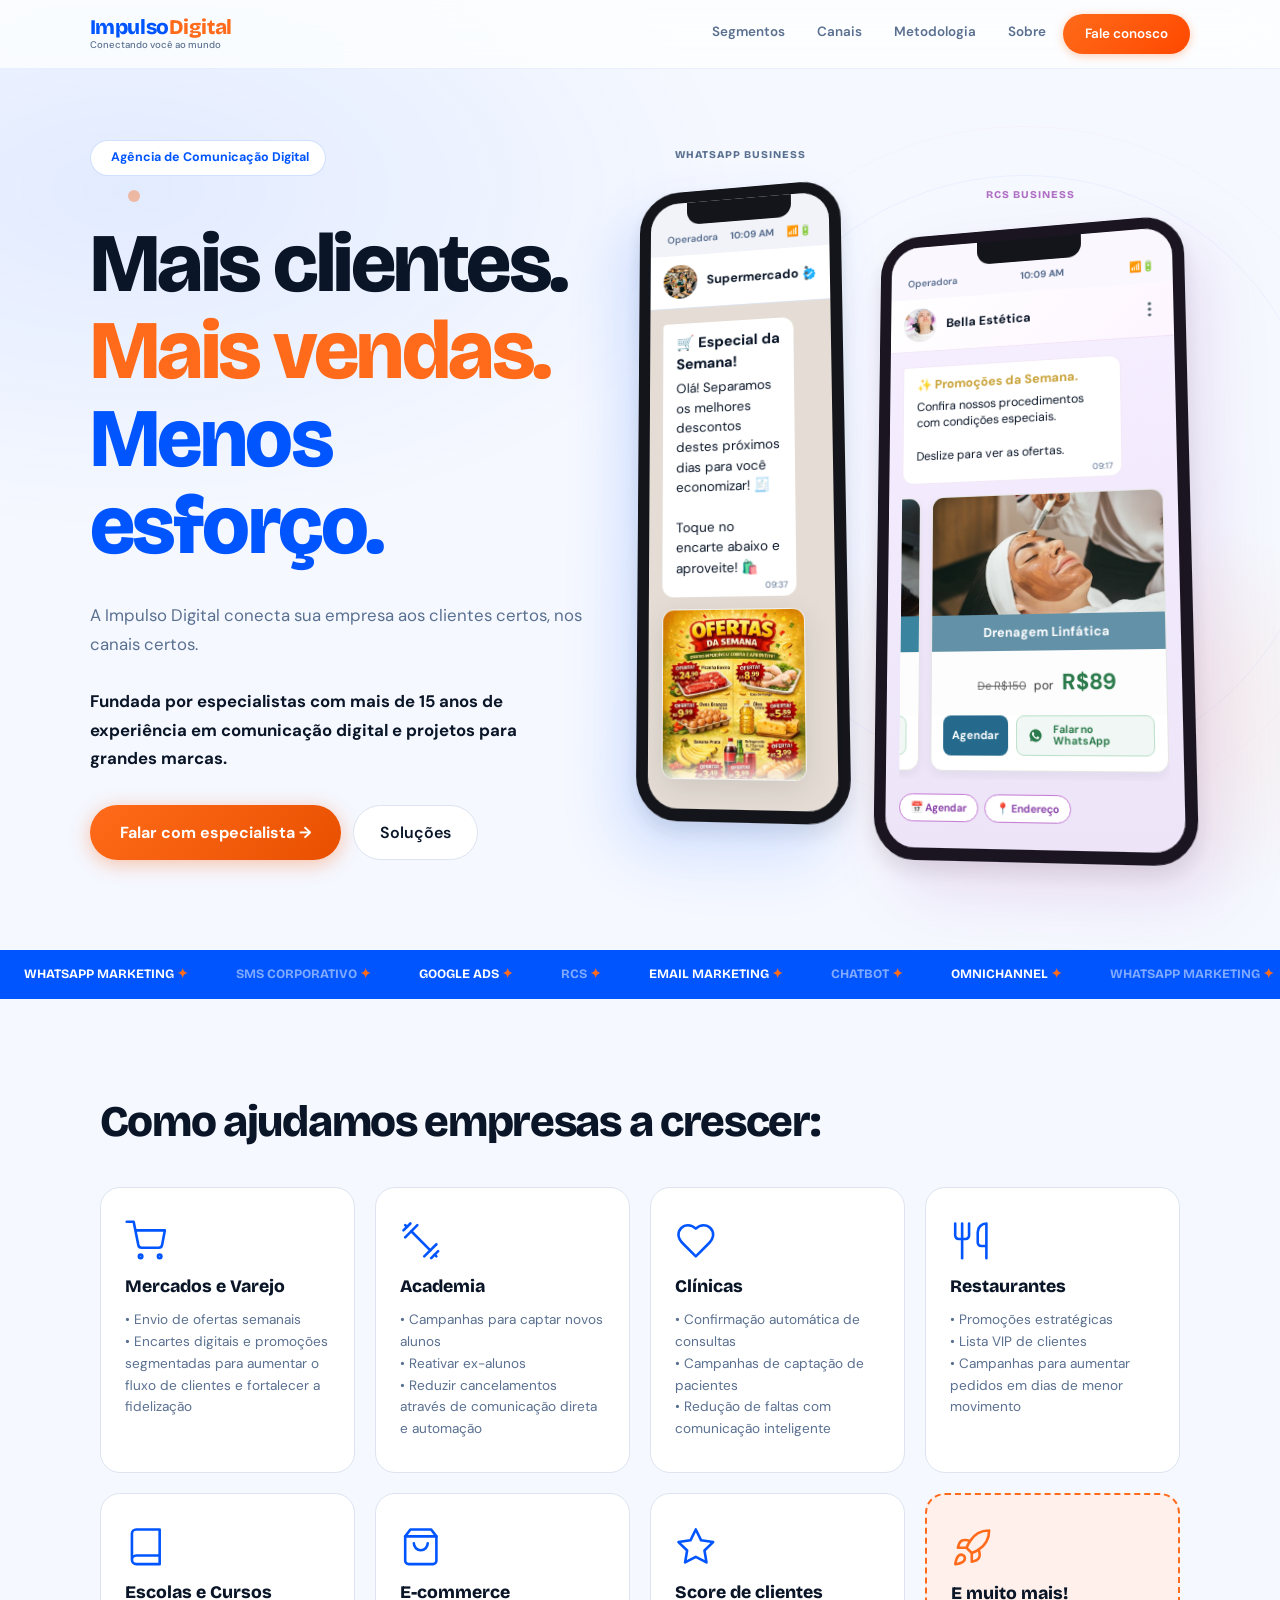
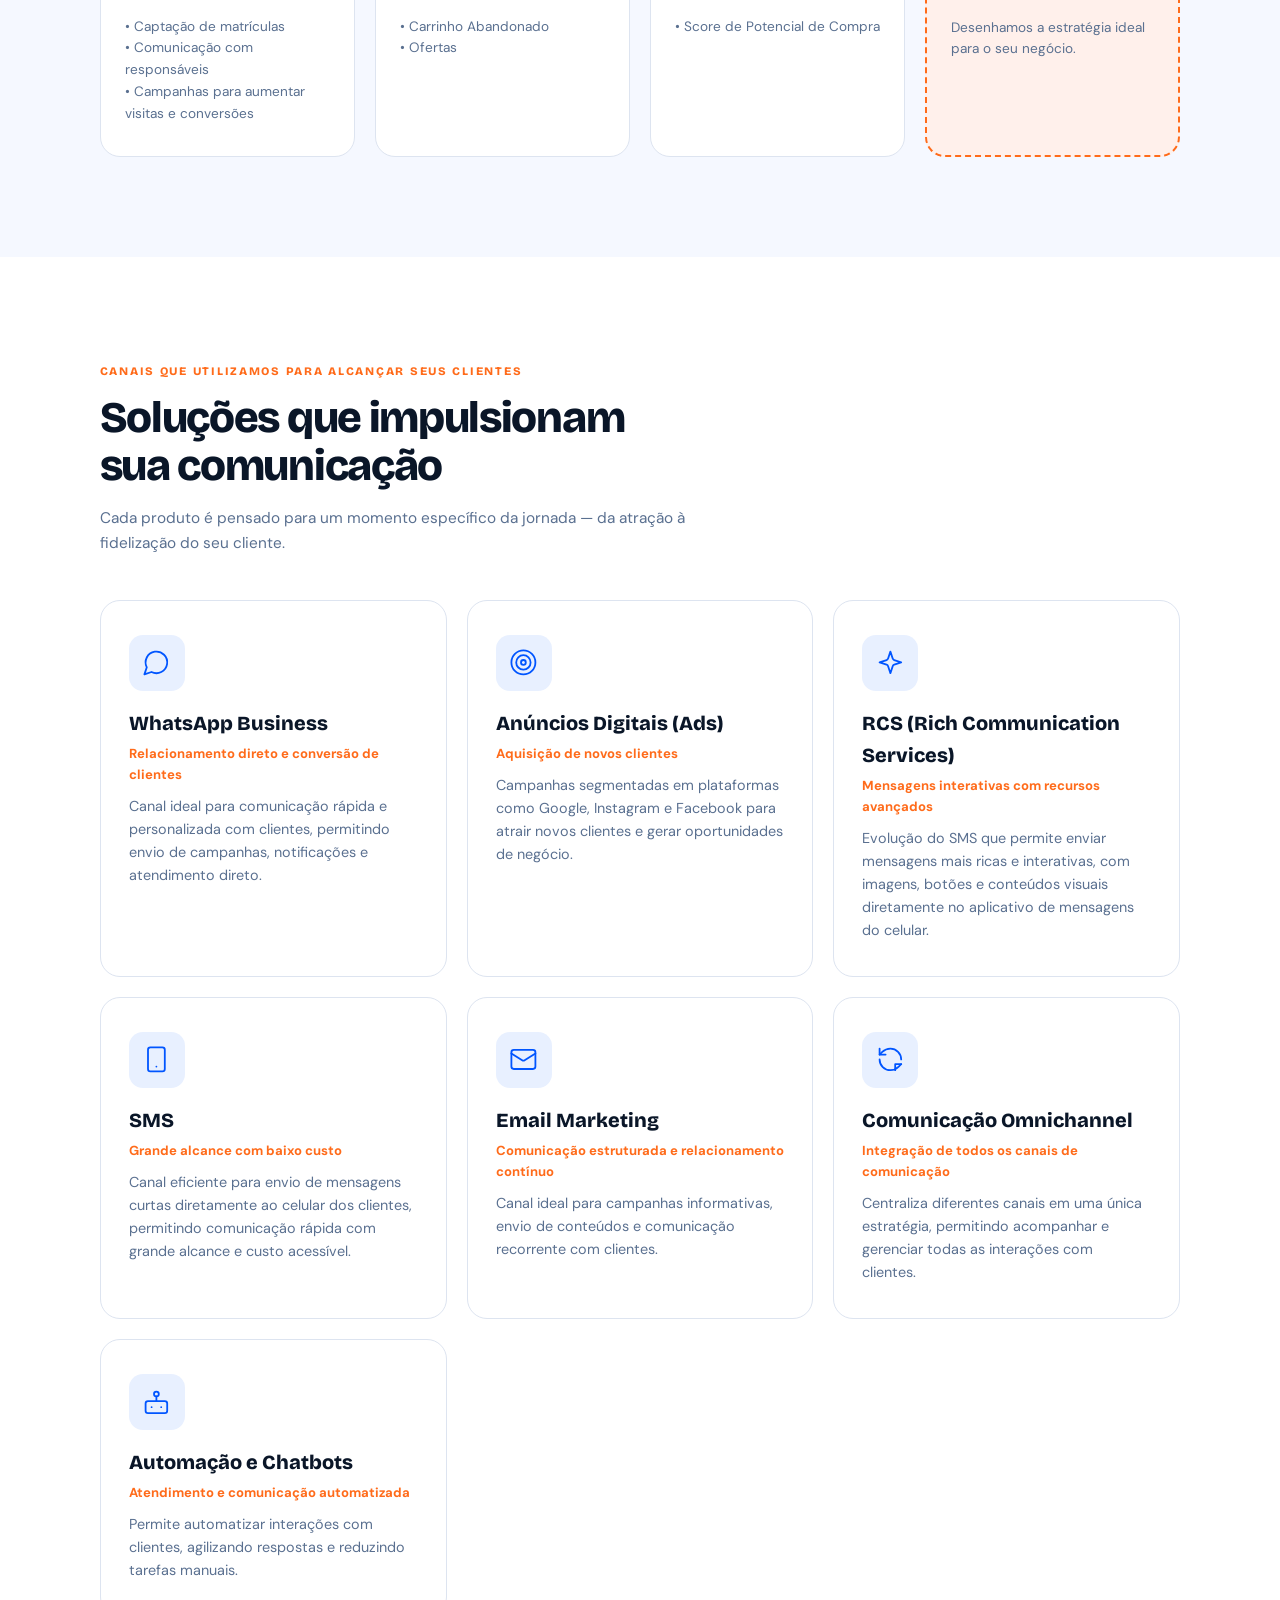
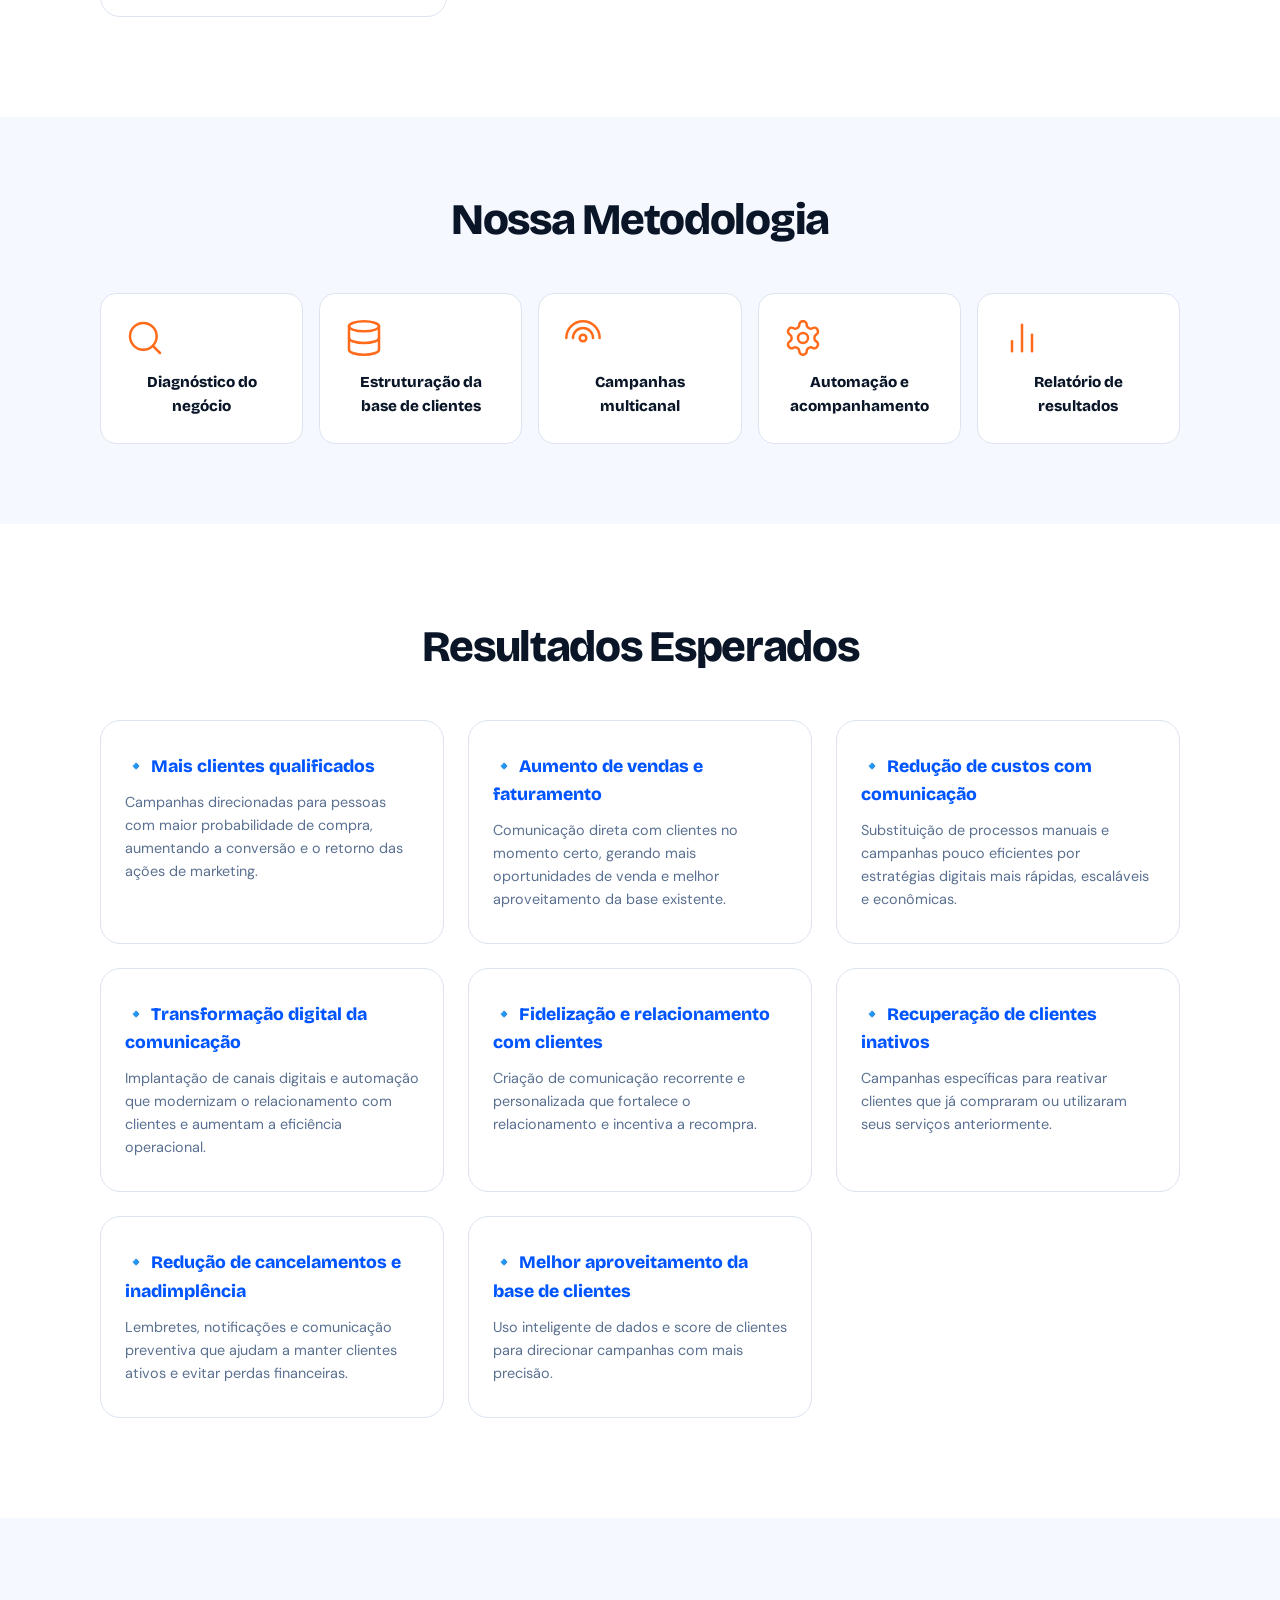
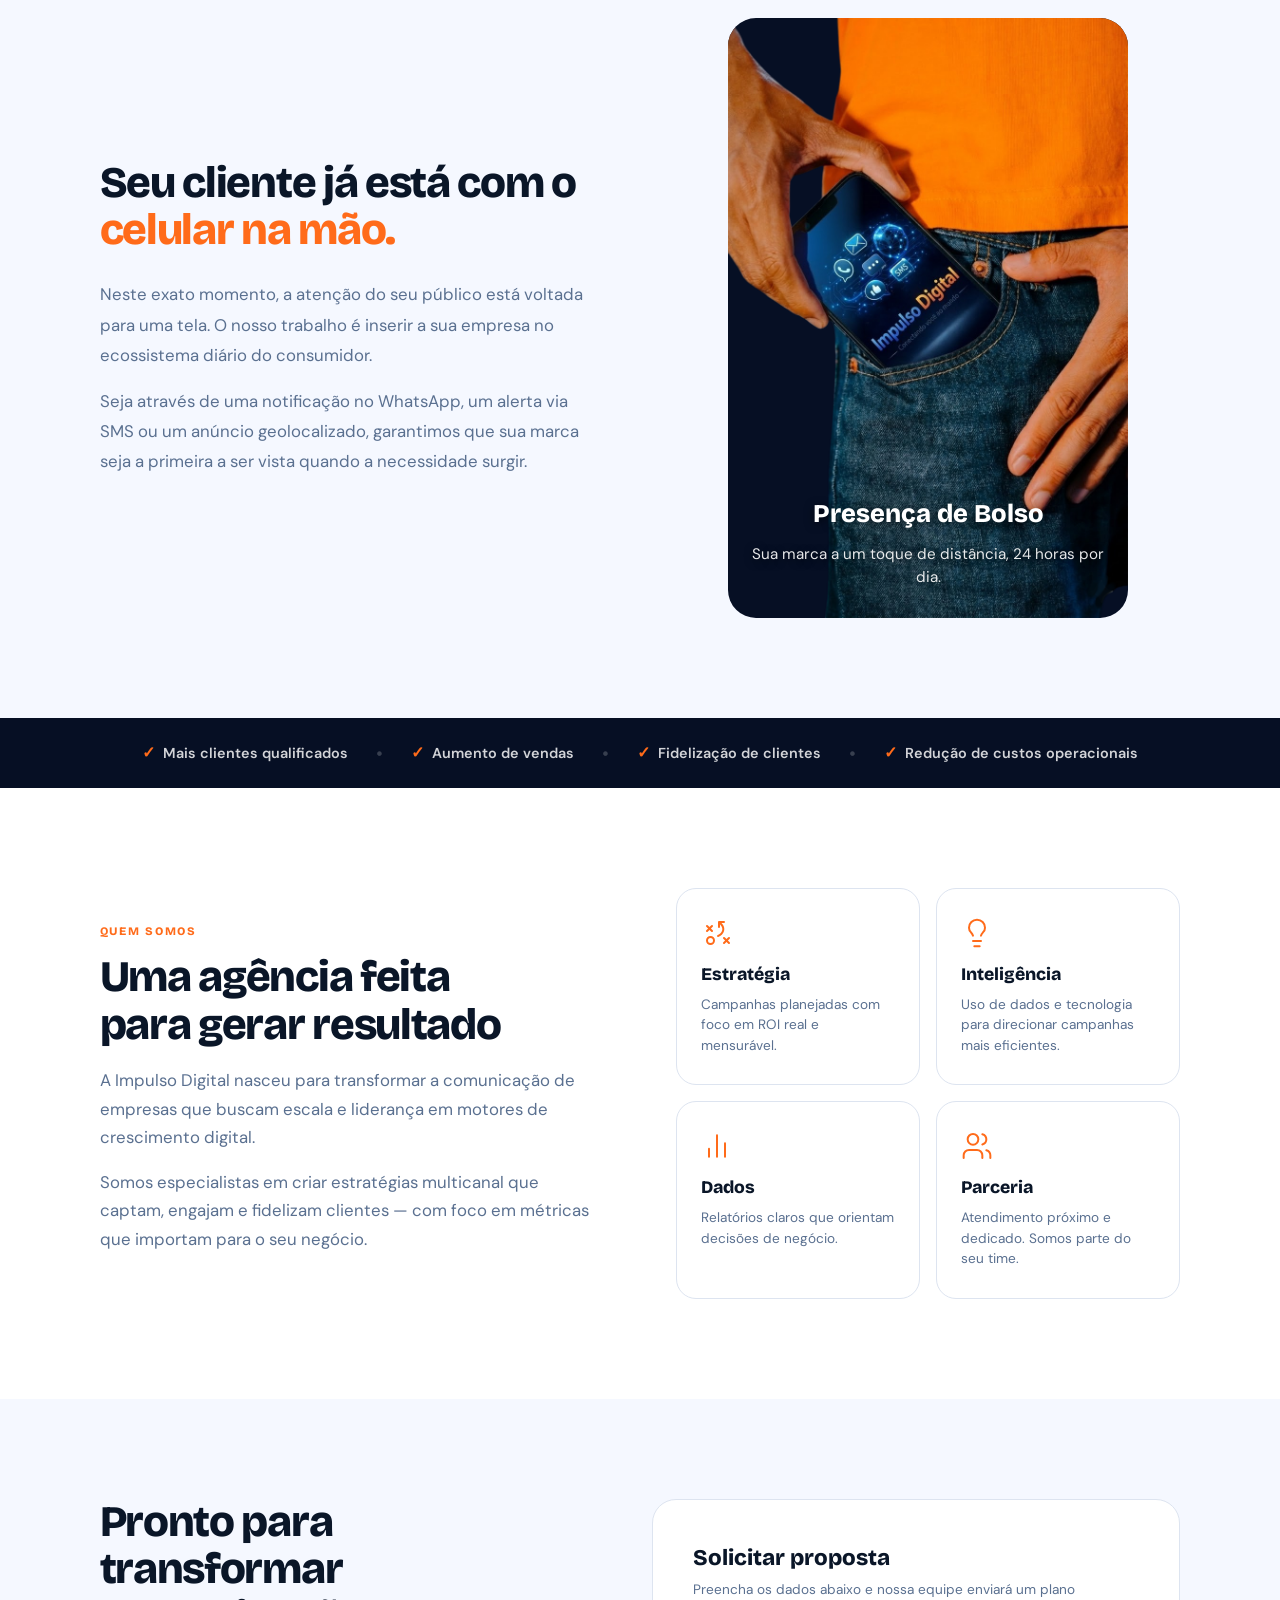
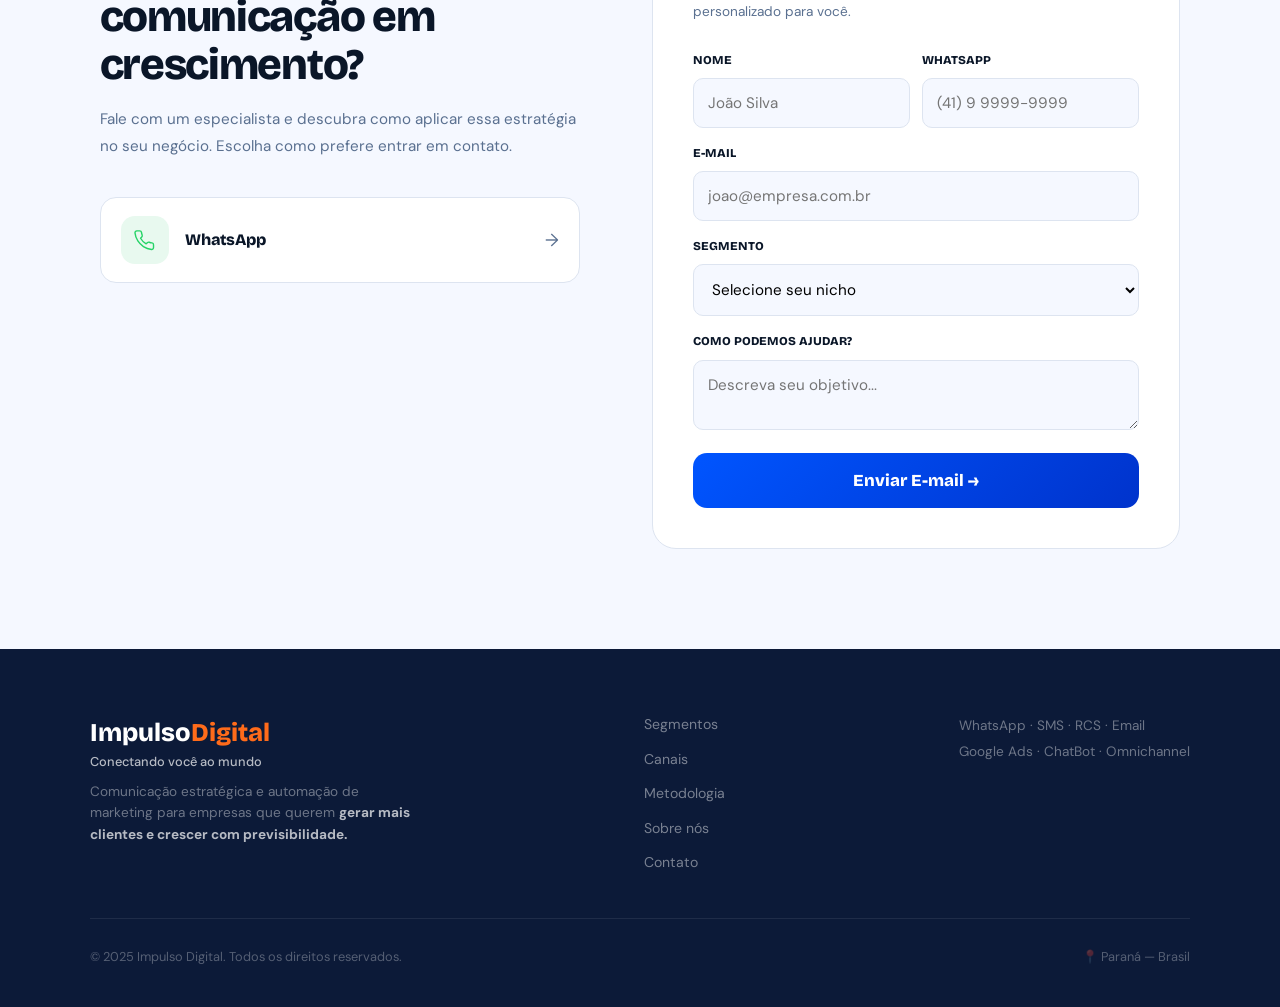
==== commit 03b50bf2: "New Features The final boss" ====
--- a/index.html
+++ b/index.html
@@ -65,75 +65,153 @@
         </p>
         <div class="hero-btns">
           <a href="#contato" class="btn-solid">Falar com especialista →</a>
-          <a href="#servicos" class="btn-outline">Ver canais</a>
+          <a href="#servicos" class="btn-outline">Soluções</a>
         </div>
       </div>
     </div>
 
     <div class="hero-visual">
-      <div class="hero-mockup-wrapper r">
-        
-        <div class="chat-interface-wrapper">
-          
-          <div class="chat-status-bar">
-            <span>Operadora</span>
-            <span style="font-weight:700">10:09 AM</span>
-            <span>📶🔋</span>
+      <div class="hero-phones-duo">
+
+        <!-- ── CELULAR 1: Supermercado (original) ── -->
+        <div class="hero-mockup-wrapper r phone-left">
+          <div class="phone-label">WhatsApp Business</div>
+          <div class="chat-interface-wrapper">
+            <div class="chat-status-bar">
+              <span>Operadora</span>
+              <span style="font-weight:700">10:09 AM</span>
+              <span>📶🔋</span>
+            </div>
+            <div class="chat-header">
+              <div class="chat-avatar">
+                <img src="assets/img/logo-perfil.jpg" alt="Perfil">
+              </div>
+              <div class="chat-info">
+                <div class="chat-name">
+                  Supermercado
+                  <span class="verified-badge">
+                    <svg width="14" height="14" viewBox="0 0 24 24" fill="none" xmlns="http://www.w3.org/2000/svg">
+                      <path d="M23 12L20.56 9.21L20.9 5.52L17.29 4.7L15.4 1.5L12 2.96L8.6 1.5L6.71 4.69L3.1 5.5L3.44 9.21L1 12L3.44 14.79L3.1 18.49L6.71 19.31L8.6 22.5L12 21.03L15.4 22.49L17.29 19.3L20.9 18.48L20.56 14.79L23 12ZM10 17L6 13L7.41 11.59L10 14.17L16.59 7.58L18 9L10 17Z" fill="#20B2FF"/>
+                    </svg>
+                  </span>
+                </div>
+              </div>
+              <div class="chat-actions">
+                <svg width="20" height="20" viewBox="0 0 24 24" fill="none" xmlns="http://www.w3.org/2000/svg" style="cursor:pointer;">
+                  <path d="M12 7C13.1046 7 14 6.10457 14 5C14 3.89543 13.1046 3 12 3C10.8954 3 10 3.89543 10 5C10 6.10457 10.8954 7 12 7Z" fill="#54656f"/>
+                  <path d="M12 14C13.1046 14 14 13.1046 14 12C14 10.8954 13.1046 10 12 10C10.8954 10 10 10.8954 10 12C10 13.1046 10.8954 14 12 14Z" fill="#54656f"/>
+                  <path d="M12 21C13.1046 21 14 20.1046 14 19C14 17.8954 13.1046 17 12 17C10.8954 17 10 17.8954 10 19C10 20.1046 10.8954 21 12 21Z" fill="#54656f"/>
+                </svg>
+              </div>
+            </div>
+            <div class="chat-body">
+              <div class="chat-bubble received" style="font-size:0.85rem;line-height:1.5;">
+                <span style="font-weight:800;font-size:0.95rem;display:block;margin-bottom:4px;">🛒 Especial da Semana!</span>
+                Olá! Separamos os melhores descontos destes próximos dias para você economizar! 🧾<br><br>Toque no encarte abaixo e aproveite! 🛍️
+                <span class="bubble-time">09:37</span>
+              </div>
+              <div class="chat-card received chat-image-msg hover-card" style="padding:0;background:var(--white);border-radius:12px;margin-bottom:12px;overflow:hidden;border:1px solid rgba(0,0,0,0.06);display:flex;flex-direction:column;">
+                <div style="position:relative;max-height:170px;overflow:hidden;flex-shrink:0;">
+                  <img src="assets/img/encarte-supermercado.png" alt="Encarte" style="width:100%;display:block;object-fit:cover;object-position:top;">
+                  <div style="position:absolute;bottom:0;left:0;right:0;height:35px;background:linear-gradient(to bottom,rgba(255,255,255,0) 0%,rgba(255,255,255,1) 100%);pointer-events:none;z-index:1;"></div>
+                </div>
+                <div style="padding:2px 14px 12px;background:var(--white);position:relative;z-index:5;">
+                  <div style="font-weight:600;font-size:0.82rem;color:#4a4a4a;margin-bottom:1px;">Folheto de Ofertas</div>
+                  <div style="font-size:0.65rem;color:#8e8e8e;margin-bottom:10px;">Documento PDF • 1,2 MB</div>
+                  <button style="width:100%;background:#0f5132;color:white;border:none;padding:9px;border-radius:8px;font-weight:700;font-size:0.82rem;cursor:pointer;">Ver Folheto ⬇️</button>
+                </div>
+              </div>
+            </div>
           </div>
-          
-          <div class="chat-header">
-  <div class="chat-avatar">
-    <img src="assets/img/logo-perfil.jpg" alt="Perfil">
-  </div>
-  <div class="chat-info">
-    <div class="chat-name">
-      Supermercado
-      <span class="verified-badge">
-        <svg width="14" height="14" viewBox="0 0 24 24" fill="none" xmlns="http://www.w3.org/2000/svg">
-          <path d="M23 12L20.56 9.21L20.9 5.52L17.29 4.7L15.4 1.5L12 2.96L8.6 1.5L6.71 4.69L3.1 5.5L3.44 9.21L1 12L3.44 14.79L3.1 18.49L6.71 19.31L8.6 22.5L12 21.03L15.4 22.49L17.29 19.3L20.9 18.48L20.56 14.79L23 12ZM10 17L6 13L7.41 11.59L10 14.17L16.59 7.58L18 9L10 17Z" fill="#20B2FF"/>
-        </svg>
-      </span>
-    </div>
-  </div>
-  <div class="chat-actions">
-  <svg width="20" height="20" viewBox="0 0 24 24" fill="none" xmlns="http://www.w3.org/2000/svg" style="cursor: pointer;">
-    <path d="M17.82 14.15l-2.02-0.6c-0.45-0.14-0.93-0.03-1.28 0.28l-1.4 1.25c-2.45-1.2-4.45-3.21-5.65-5.65l1.25-1.4c0.31-0.35 0.42-0.83 0.28-1.28l-0.6-2.02c-0.16-0.53-0.64-0.89-1.2-0.89H5.16c-0.64 0-1.18 0.52-1.16 1.16 0.17 5.17 2.37 9.87 5.99 13.49s8.32 5.82 13.49 5.99c0.64 0.02 1.16-0.52 1.16-1.16v-2.02c0-0.56-0.36-1.04-0.89-1.2l-1.93-0.58z" fill="#54656f"/>
-  </svg>
-  
-  <svg width="20" height="20" viewBox="0 0 24 24" fill="none" xmlns="http://www.w3.org/2000/svg" style="cursor: pointer;">
-    <path d="M12 7C13.1046 7 14 6.10457 14 5C14 3.89543 13.1046 3 12 3C10.8954 3 10 3.89543 10 5C10 6.10457 10.8954 7 12 7Z" fill="#54656f"/>
-    <path d="M12 14C13.1046 14 14 13.1046 14 12C14 10.8954 13.1046 10 12 10C10.8954 10 10 10.8954 10 12C10 13.1046 10.8954 14 12 14Z" fill="#54656f"/>
-    <path d="M12 21C13.1046 21 14 20.1046 14 19C14 17.8954 13.1046 17 12 17C10.8954 17 10 17.8954 10 19C10 20.1046 10.8954 21 12 21Z" fill="#54656f"/>
-  </svg>
-</div>
-</div>
-          
-          <div class="chat-body">
+        </div>
+
+        <div class="hero-mockup-wrapper r d1 phone-right">
+          <div class="phone-label phone-label-rcs">RCS Business</div>
+          <div class="chat-interface-wrapper rcs-phone">
+            <div class="chat-status-bar" style="background:#faf7ff;">
+              <span>Operadora</span>
+              <span style="font-weight:700">10:09 AM</span>
+              <span>📶🔋</span>
+            </div>
+            <div class="chat-header rcs-header">
+              <div class="chat-avatar rcs-avatar">
+                <span style="font-size:1.2rem;">
+                  <img src="assets/img/perfil-estetica.jpg" alt="Limpeza de Pele">
+                </span>
+              </div>
+              <div class="chat-info">
+                <div class="chat-name" style="flex-direction:column;align-items:flex-start;gap:1px;">
+                  <span style="display:flex;align-items:center;gap:4px;">
+                    Bella Estética
+                  </span>
+                </div>
+              </div>
+              <div class="chat-actions">
+                <svg width="20" height="20" viewBox="0 0 24 24" fill="none" style="cursor:pointer;">
+                  <path d="M12 7C13.1046 7 14 6.10457 14 5C14 3.89543 13.1046 3 12 3C10.8954 3 10 3.89543 10 5C10 6.10457 10.8954 7 12 7Z" fill="#54656f"/>
+                  <path d="M12 14C13.1046 14 14 13.1046 14 12C14 10.8954 13.1046 10 12 10C10.8954 10 10 10.8954 10 12C10 13.1046 10.8954 14 12 14Z" fill="#54656f"/>
+                  <path d="M12 21C13.1046 21 14 20.1046 14 19C14 17.8954 13.1046 17 12 17C10.8954 17 10 17.8954 10 19C10 20.1046 10.8954 21 12 21Z" fill="#54656f"/>
+                </svg>
+              </div>
+            </div>
             
-            <div class="chat-bubble received" style="font-size: 0.85rem; line-height: 1.5;">
-              <span style="font-weight: 800; font-size: 0.95rem; display: block; margin-bottom: 4px;">🛒 Especial da Semana!</span>
-              Olá! Separamos os melhores descontos destes próximos dias para você economizar! 🧾</br></br>Toque no encarte abaixo e aproveite! 🛍️
-              <span class="bubble-time">09:37</span>
-            </div>
-            
-            <div class="chat-card received chat-image-msg hover-card" style="padding: 0; background: var(--white); border-radius: 12px; margin-bottom: 12px; overflow: hidden; border: 1px solid rgba(0,0,0,0.06); display: flex; flex-direction: column;">
+            <div class="chat-body rcs-body">
+
+              <div class="chat-bubble received rcs-bubble">
+                <span style="font-weight:800;font-size:0.82rem;display:flex;align-items:center;gap:4px;margin-bottom:6px;color:#caa43d;">✨ Promoções da Semana.</span>
+                Confira nossos procedimentos com condições especiais.<br><br>Deslize para ver as ofertas.
+                <span class="bubble-time">09:17</span>
+              </div>
+
+              <div class="rcs-image-carousel">
+                <div class="rcs-track">
+                  
+                  <div class="rcs-img-card hover-card">
+                    <img src="assets/img/estetica1.jpg" alt="Limpeza de Pele" class="rcs-card-photo">
+                    <div class="rcs-title-strip">Limpeza de Pele Profunda</div>
+                    <div class="rcs-price-box">
+                      <span class="rcs-old-price">De R$180</span>
+                      <span class="rcs-por">por</span>
+                      <span class="rcs-new-price">R$99</span>
+                    </div>
+                    <div class="rcs-card-actions-row">
+                      <button class="rcs-btn-blue">Agendar</button>
+                      <button class="rcs-btn-wpp">
+                        <svg width="14" height="14" viewBox="0 0 24 24" fill="#2b7a4b"><path d="M12.031 6.172c-3.181 0-5.767 2.586-5.768 5.766-.001 1.298.38 2.27 1.019 3.287l-.582 2.128 2.182-.573c.978.58 1.911.928 3.145.929 3.178 0 5.767-2.587 5.768-5.766.001-3.187-2.575-5.77-5.764-5.771zm3.392 8.244c-.144.405-.837.774-1.17.824-.299.045-.677.063-1.092-.069-.252-.08-.575-.187-.988-.365-1.739-.751-2.874-2.502-2.961-2.617-.087-.116-.708-.94-.708-1.793s.448-1.273.607-1.446c.159-.173.346-.217.462-.217l.332.006c.106.005.249-.04.39.298.144.347.491 1.2.534 1.287.043.087.072.188.014.304-.058.116-.087.188-.173.289l-.26.304c-.087.086-.177.18-.076.354.101.174.449.741.964 1.201.662.591 1.221.774 1.394.86s.274.072.376-.043c.101-.116.433-.506.549-.68.116-.173.231-.145.39-.087s1.011.477 1.184.564.289.13.332.202c.045.072.045.419-.099.824z"/></svg>
+                        Falar no WhatsApp
+                      </button>
+                    </div>
+                  </div>
+
+                  <div class="rcs-img-card hover-card">
+                    <img src="assets/img/estetica2.jpg" alt="Drenagem" class="rcs-card-photo">
+                    <div class="rcs-title-strip" style="background: #6392a8;">Drenagem Linfática</div>
+                    <div class="rcs-price-box">
+                      <span class="rcs-old-price">De R$150</span>
+                      <span class="rcs-por">por</span>
+                      <span class="rcs-new-price">R$89</span>
+                    </div>
+                    <div class="rcs-card-actions-row">
+                      <button class="rcs-btn-blue">Agendar</button>
+                      <button class="rcs-btn-wpp">
+                        <svg width="14" height="14" viewBox="0 0 24 24" fill="#2b7a4b"><path d="M12.031 6.172c-3.181 0-5.767 2.586-5.768 5.766-.001 1.298.38 2.27 1.019 3.287l-.582 2.128 2.182-.573c.978.58 1.911.928 3.145.929 3.178 0 5.767-2.587 5.768-5.766.001-3.187-2.575-5.77-5.764-5.771zm3.392 8.244c-.144.405-.837.774-1.17.824-.299.045-.677.063-1.092-.069-.252-.08-.575-.187-.988-.365-1.739-.751-2.874-2.502-2.961-2.617-.087-.116-.708-.94-.708-1.793s.448-1.273.607-1.446c.159-.173.346-.217.462-.217l.332.006c.106.005.249-.04.39.298.144.347.491 1.2.534 1.287.043.087.072.188.014.304-.058.116-.087.188-.173.289l-.26.304c-.087.086-.177.18-.076.354.101.174.449.741.964 1.201.662.591 1.221.774 1.394.86s.274.072.376-.043c.101-.116.433-.506.549-.68.116-.173.231-.145.39-.087s1.011.477 1.184.564.289.13.332.202c.045.072.045.419-.099.824z"/></svg>
+                        Falar no WhatsApp
+                      </button>
+                    </div>
+                  </div>
+
+                </div>
+              </div>
               
-              <div style="position: relative; max-height: 170px; overflow: hidden; flex-shrink: 0;">
-                <img src="assets/img/encarte-supermercado.png" alt="Encarte" style="width: 100%; display: block; object-fit: cover; object-position: top;">
-                <div style="position: absolute; bottom: 0; left: 0; right: 0; height: 35px; background: linear-gradient(to bottom, rgba(255,255,255,0) 0%, rgba(255,255,255,1) 100%); pointer-events: none; z-index: 1;"></div>
-              </div>
-              
-              <div style="padding: 2px 14px 12px; background: var(--white); position: relative; z-index: 5;">
-                <div style="font-weight: 600; font-size: 0.82rem; color: #4a4a4a; margin-bottom: 1px;">Folheto de Ofertas</div>
-                <div style="font-size: 0.65rem; color: #8e8e8e; margin-bottom: 10px;">Documento PDF • 1,2 MB</div>
-                <button style="width: 100%; background: #0f5132; color: white; border: none; padding: 9px; border-radius: 8px; font-weight: 700; font-size: 0.82rem; cursor: pointer; box-shadow: 0 4px 10px rgba(15, 81, 50, 0.12);">Ver Folheto ⬇️</button>
-              </div>
-            </div>
-            
+              <div class="rcs-quick-replies" style="margin-top: 4px;">
+                <button class="rcs-qr-chip">📅 Agendar</button>
+                <button class="rcs-qr-chip">📍 Endereço</button>
+              </div>
+
+            </div>
           </div>
-          
-        </div>
-        
+        </div>
+
       </div>
     </div>
   </div>
@@ -188,7 +266,7 @@
     
     <div class="seg-grid r d1">
       <div class="seg-card hover-card">
-        <span class="seg-emoji">🛒</span>
+        <span class="seg-emoji"><svg viewBox="0 0 24 24"><circle cx="9" cy="21" r="1"/><circle cx="20" cy="21" r="1"/><path d="M1 1h4l2.68 13.39a2 2 0 0 0 2 1.61h9.72a2 2 0 0 0 2-1.61L23 6H6"/></svg></span>
         <div class="seg-name">Mercados e Varejo</div>
         <div class="seg-hint">
           • Envio de ofertas semanais<br>
@@ -196,7 +274,7 @@
         </div>
       </div>
       <div class="seg-card hover-card">
-        <span class="seg-emoji">🏋️</span>
+        <span class="seg-emoji"><svg viewBox="0 0 24 24"><path d="m6.5 6.5 11 11"/><path d="m21 21-1-1"/><path d="m3 3 1 1"/><path d="m18 22 4-4"/><path d="m2 6 4-4"/><path d="m3 10 7-7"/><path d="m14 21 7-7"/></svg></span>
         <div class="seg-name">Academia</div>
         <div class="seg-hint">
           • Campanhas para captar novos alunos<br>
@@ -205,7 +283,7 @@
         </div>
       </div>
       <div class="seg-card hover-card">
-        <span class="seg-emoji">💆</span>
+        <span class="seg-emoji"><svg viewBox="0 0 24 24"><path d="M19 14c1.49-1.46 3-3.21 3-5.5A5.5 5.5 0 0 0 16.5 3c-1.76 0-3 .5-4.5 2-1.5-1.5-2.74-2-4.5-2A5.5 5.5 0 0 0 2 8.5c0 2.3 1.5 4.05 3 5.5l7 7Z"/></svg></span>
         <div class="seg-name">Clínicas</div>
         <div class="seg-hint">
           • Confirmação automática de consultas<br>
@@ -214,7 +292,7 @@
         </div>
       </div>
       <div class="seg-card hover-card">
-        <span class="seg-emoji">🍽️</span>
+        <span class="seg-emoji"><svg viewBox="0 0 24 24"><path d="M3 2v7c0 1.1.9 2 2 2h4a2 2 0 0 0 2-2V2"/><path d="M7 2v20"/><path d="M21 15V2a5 5 0 0 0-5 5v6c0 1.1.9 2 2 2h3Zm0 0v7"/></svg></span>
         <div class="seg-name">Restaurantes</div>
         <div class="seg-hint">
           • Promoções estratégicas<br>
@@ -223,7 +301,7 @@
         </div>
       </div>
       <div class="seg-card hover-card">
-        <span class="seg-emoji">📚</span>
+        <span class="seg-emoji"><svg viewBox="0 0 24 24"><path d="M4 19.5v-15A2.5 2.5 0 0 1 6.5 2H20v20H6.5a2.5 2.5 0 0 1 0-5H20"/></svg></span>
         <div class="seg-name">Escolas e Cursos</div>
         <div class="seg-hint">
           • Captação de matrículas<br>
@@ -232,7 +310,7 @@
         </div>
       </div>
       <div class="seg-card hover-card">
-        <span class="seg-emoji">🛍️</span>
+        <span class="seg-emoji"><svg viewBox="0 0 24 24"><path d="M6 2L3 6v14a2 2 0 0 0 2 2h14a2 2 0 0 0 2-2V6l-3-4Z"/><path d="M3 6h18"/><path d="M16 10a4 4 0 0 1-8 0"/></svg></span>
         <div class="seg-name">E-commerce</div>
         <div class="seg-hint">
           • Carrinho Abandonado<br>
@@ -240,14 +318,14 @@
         </div>
       </div>
       <div class="seg-card hover-card">
-        <span class="seg-emoji">⭐</span>
+        <span class="seg-emoji"><svg viewBox="0 0 24 24"><polygon points="12 2 15.09 8.26 22 9.27 17 14.14 18.18 21.02 12 17.77 5.82 21.02 7 14.14 2 9.27 8.91 8.26 12 2"/></svg></span>
         <div class="seg-name">Score de clientes</div>
         <div class="seg-hint">
           • Score de Potencial de Compra
         </div>
       </div>
       <div class="seg-card hover-card" style="background: var(--orange-lt); border: 2px dashed var(--orange);">
-        <span class="seg-emoji">🚀</span>
+        <span class="seg-emoji" style="color: var(--orange);"><svg viewBox="0 0 24 24"><path d="M4.5 16.5c-1.5 1.26-2 5-2 5s3.74-.5 5-2c.71-.84.7-2.13-.09-2.91a2.18 2.18 0 0 0-2.91-.09z"/><path d="M12 15l-3-3a22 22 0 0 1 2-3.95A12.88 12.88 0 0 1 22 2c0 2.72-.78 7.5-6 11a22.35 22.35 0 0 1-4 2z"/><path d="M9 12H4s.55-3.03 2-4c1.62-1.08 5 0 5 0"/><path d="M12 15v5s3.03-.55 4-2c1.08-1.62 0-5 0-5"/></svg></span>
         <div class="seg-name">E muito mais!</div>
         <div class="seg-hint">Desenhamos a estratégia ideal para o seu negócio.</div>
       </div>
@@ -270,57 +348,50 @@
 
     <div class="bento r d1">
       <div class="bc hover-card">
-        <div class="icon-wrap">💬</div>
+        <div class="icon-wrap"><svg viewBox="0 0 24 24"><path d="M7.9 20A9 9 0 1 0 4 16.1L2 22Z"/></svg></div>
         <div class="bc-name">WhatsApp Business</div>
         <div class="bc-sub-label">Relacionamento direto e conversão de clientes</div>
         <div class="bc-desc">Canal ideal para comunicação rápida e personalizada com clientes, permitindo envio de campanhas, notificações e atendimento direto.</div>
       </div>
       <div class="bc hover-card">
-        <div class="icon-wrap">📱</div>
-        <div class="bc-name">SMS</div>
-        <div class="bc-sub-label">Grande alcance com baixo custo</div>
-        <div class="bc-desc">Canal eficiente para envio de mensagens curtas diretamente ao celular dos clientes, permitindo comunicação rápida com grande alcance e custo acessível.</div>
-      </div>
-      <div class="bc hover-card">
-        <div class="icon-wrap">✉️</div>
-        <div class="bc-name">Email Marketing</div>
-        <div class="bc-sub-label">Comunicação estruturada e relacionamento contínuo</div>
-        <div class="bc-desc">Canal ideal para campanhas informativas, envio de conteúdos e comunicação recorrente com clientes.</div>
-      </div>
-      <div class="bc hover-card">
-        <div class="icon-wrap">🎯</div>
+        <div class="icon-wrap"><svg viewBox="0 0 24 24"><circle cx="12" cy="12" r="10"/><circle cx="12" cy="12" r="6"/><circle cx="12" cy="12" r="2"/></svg></div>
         <div class="bc-name">Anúncios Digitais (Ads)</div>
         <div class="bc-sub-label">Aquisição de novos clientes</div>
         <div class="bc-desc">Campanhas segmentadas em plataformas como Google, Instagram e Facebook para atrair novos clientes e gerar oportunidades de negócio.</div>
       </div>
-      <div class="bc hover-card">
-        <div class="icon-wrap">🤖</div>
-        <div class="bc-name">Automação e Chatbots</div>
-        <div class="bc-sub-label">Atendimento e comunicação automatizada</div>
-        <div class="bc-desc">Permite automatizar interações com clientes, agilizando respostas e reduzindo tarefas manuais.</div>
-      </div>
-      <div class="bc hover-card">
-        <div class="icon-wrap">🔄</div>
-        <div class="bc-name">Comunicação Omnichannel</div>
-        <div class="bc-sub-label">Integração de todos os canais de comunicação</div>
-        <div class="bc-desc">Centraliza diferentes canais em uma única estratégia, permitindo acompanhar e gerenciar todas as interações com clientes.</div>
-      </div>
-      
       <div class="bc hover-card wide">
         <div class="rcs-layout">
           <div>
-            <div class="icon-wrap" style="background:var(--orange-lt); color:var(--orange);">✨</div>
+            <div class="icon-wrap"><svg viewBox="0 0 24 24"><path d="m12 3-1.912 5.813a2 2 0 0 1-1.275 1.275L3 12l5.813 1.912a2 2 0 0 1 1.275 1.275L12 21l1.912-5.813a2 2 0 0 1 1.275-1.275L21 12l-5.813-1.912a2 2 0 0 1-1.275-1.275L12 3Z"/></svg></div>
             <div class="bc-name">RCS (Rich Communication Services)</div>
             <div class="bc-sub-label">Mensagens interativas com recursos avançados</div>
             <div class="bc-desc">Evolução do SMS que permite enviar mensagens mais ricas e interativas, com imagens, botões e conteúdos visuais diretamente no aplicativo de mensagens do celular.</div>
           </div>
-          <div class="rcs-video-wrapper">
-             <video autoplay loop muted playsinline poster="assets/img/rcs-poster.jpg">
-               <source src="assets/vid/RCS-example.mp4" type="video/mp4">
-               Seu navegador não suporta vídeos.
-             </video>
-          </div>
-        </div>
+        </div>
+      </div>
+      <div class="bc hover-card">
+        <div class="icon-wrap"><svg viewBox="0 0 24 24"><rect width="14" height="20" x="5" y="2" rx="2" ry="2"/><path d="M12 18h.01"/></svg></div>
+        <div class="bc-name">SMS</div>
+        <div class="bc-sub-label">Grande alcance com baixo custo</div>
+        <div class="bc-desc">Canal eficiente para envio de mensagens curtas diretamente ao celular dos clientes, permitindo comunicação rápida com grande alcance e custo acessível.</div>
+      </div>
+      <div class="bc hover-card">
+        <div class="icon-wrap"><svg viewBox="0 0 24 24"><rect width="20" height="16" x="2" y="4" rx="2"/><path d="m22 7-8.97 5.7a1.94 1.94 0 0 1-2.06 0L2 7"/></svg></div>
+        <div class="bc-name">Email Marketing</div>
+        <div class="bc-sub-label">Comunicação estruturada e relacionamento contínuo</div>
+        <div class="bc-desc">Canal ideal para campanhas informativas, envio de conteúdos e comunicação recorrente com clientes.</div>
+      </div>
+      <div class="bc hover-card">
+        <div class="icon-wrap"><svg viewBox="0 0 24 24"><path d="M21 12a9 9 0 0 0-9-9 9.75 9.75 0 0 0-6.74 2.74L3 8"/><path d="M3 3v5h5"/><path d="M3 12a9 9 0 0 0 9 9 9.75 9.75 0 0 0 6.74-2.74L21 16"/><path d="M16 21v-5h5"/></svg></div>
+        <div class="bc-name">Comunicação Omnichannel</div>
+        <div class="bc-sub-label">Integração de todos os canais de comunicação</div>
+        <div class="bc-desc">Centraliza diferentes canais em uma única estratégia, permitindo acompanhar e gerenciar todas as interações com clientes.</div>
+      </div>
+      <div class="bc hover-card">
+        <div class="icon-wrap"><svg viewBox="0 0 24 24"><rect width="18" height="10" x="3" y="11" rx="2"/><circle cx="12" cy="5" r="2"/><path d="M12 7v4"/><line x1="8" x2="8" y1="16" y2="16"/><line x1="16" x2="16" y1="16" y2="16"/></svg></div>
+        <div class="bc-name">Automação e Chatbots</div>
+        <div class="bc-sub-label">Atendimento e comunicação automatizada</div>
+        <div class="bc-desc">Permite automatizar interações com clientes, agilizando respostas e reduzindo tarefas manuais.</div>
       </div>
     </div>
   </div>
@@ -336,23 +407,23 @@
     </div>
     <div class="metodologia-grid r d1">
       <div class="met-step hover-card">
-        <div class="met-icon">🔍</div>
+        <div class="met-icon"><svg viewBox="0 0 24 24"><circle cx="11" cy="11" r="8"/><path d="m21 21-4.3-4.3"/></svg></div>
         <div class="met-title">Diagnóstico do negócio</div>
       </div>
       <div class="met-step hover-card">
-        <div class="met-icon">🗂️</div>
+        <div class="met-icon"><svg viewBox="0 0 24 24"><ellipse cx="12" cy="5" rx="9" ry="3"/><path d="M3 5V19A9 3 0 0 0 21 19V5"/><path d="M3 12A9 3 0 0 0 21 12"/></svg></div>
         <div class="met-title">Estruturação da base de clientes</div>
       </div>
       <div class="met-step hover-card">
-        <div class="met-icon">📡</div>
+        <div class="met-icon"><svg viewBox="0 0 24 24"><path d="M2 12a10 10 0 0 1 10-10 10 10 0 0 1 10 10"/><path d="M6 12a6 6 0 0 1 6-6 6 6 0 0 1 6 6"/><circle cx="12" cy="12" r="2"/></svg></div>
         <div class="met-title">Campanhas multicanal</div>
       </div>
       <div class="met-step hover-card">
-        <div class="met-icon">⚙️</div>
+        <div class="met-icon"><svg viewBox="0 0 24 24"><path d="M12.22 2h-.44a2 2 0 0 0-2 2v.18a2 2 0 0 1-1 1.73l-.43.25a2 2 0 0 1-2 0l-.15-.08a2 2 0 0 0-2.73.73l-.22.38a2 2 0 0 0 .73 2.73l.15.1a2 2 0 0 1 1 1.72v.51a2 2 0 0 1-1 1.74l-.15.09a2 2 0 0 0-.73 2.73l.22.38a2 2 0 0 0 2.73.73l.15-.08a2 2 0 0 1 2 0l.43.25a2 2 0 0 1 1 1.73V20a2 2 0 0 0 2 2h.44a2 2 0 0 0 2-2v-.18a2 2 0 0 1 1-1.73l.43-.25a2 2 0 0 1 2 0l.15.08a2 2 0 0 0 2.73-.73l.22-.39a2 2 0 0 0-.73-2.73l-.15-.08a2 2 0 0 1-1-1.74v-.5a2 2 0 0 1 1-1.74l.15-.09a2 2 0 0 0 .73-2.73l-.22-.38a2 2 0 0 0-2.73-.73l-.15.08a2 2 0 0 1-2 0l-.43-.25a2 2 0 0 1-1-1.73V4a2 2 0 0 0-2-2z"/><circle cx="12" cy="12" r="3"/></svg></div>
         <div class="met-title">Automação e acompanhamento</div>
       </div>
       <div class="met-step hover-card">
-        <div class="met-icon">📊</div>
+        <div class="met-icon"><svg viewBox="0 0 24 24"><path d="M18 20V10"/><path d="M12 20V4"/><path d="M6 20v-6"/></svg></div>
         <div class="met-title">Relatório de resultados</div>
       </div>
     </div>
@@ -470,22 +541,26 @@
       </div>
       <div class="sobre-cards r d1">
         <div class="ab hover-card">
-          <div class="ab-icon" style="color: var(--orange);">🎯</div>
+          <div class="ab-icon" style="color: var(--orange);">
+            <svg viewBox="0 0 256 256" style="fill: currentColor; stroke: none;">
+              <path d="M76,152a36,36,0,1,0,36,36A36,36,0,0,0,76,152Zm0,56a20,20,0,1,1,20-20A20,20,0,0,1,76,208ZM42.34,106.34,56.69,92,42.34,77.66A8,8,0,0,1,53.66,66.34L68,80.69,82.34,66.34A8,8,0,0,1,93.66,77.66L79.31,92l14.35,14.34a8,8,0,0,1-11.32,11.32L68,103.31,53.66,117.66a8,8,0,0,1-11.32-11.32Zm187.32,96a8,8,0,0,1-11.32,11.32L204,199.31l-14.34,14.35a8,8,0,0,1-11.32-11.32L192.69,188l-14.35-14.34a8,8,0,0,1,11.32-11.32L204,176.69l14.34-14.35a8,8,0,0,1,11.32,11.32L215.31,188Zm-45.19-89.51c-6.18,22.33-25.32,41.63-46.53,46.93A8.13,8.13,0,0,1,136,160a8,8,0,0,1-1.93-15.76c15.63-3.91,30.35-18.91,35-35.68,3.19-11.5,3.22-29-14.71-46.9L152,59.31V80a8,8,0,0,1-16,0V40a8,8,0,0,1,8-8h40a8,8,0,0,1,0,16H163.31l2.35,2.34C183.9,68.59,190.58,90.78,184.47,112.83Z"></path>
+            </svg>
+          </div>
           <div class="ab-title">Estratégia</div>
           <div class="ab-sub">Campanhas planejadas com foco em ROI real e mensurável.</div>
         </div>
         <div class="ab hover-card">
-          <div class="ab-icon" style="color: var(--orange);">🧠</div>
+          <div class="ab-icon" style="color: var(--orange);"><svg viewBox="0 0 24 24"><path d="M15 14c.2-1 .7-1.7 1.5-2.5 1-.9 1.5-2.2 1.5-3.5A6 6 0 0 0 6 8c0 1 .2 2.2 1.5 3.5.7.9 1.2 1.5 1.5 2.5"/><path d="M9 18h6"/><path d="M10 22h4"/></svg></div>
           <div class="ab-title">Inteligência</div>
           <div class="ab-sub">Uso de dados e tecnologia para direcionar campanhas mais eficientes.</div>
         </div>
         <div class="ab hover-card">
-          <div class="ab-icon" style="color: var(--orange);">📊</div>
+          <div class="ab-icon" style="color: var(--orange);"><svg viewBox="0 0 24 24"><path d="M18 20V10"/><path d="M12 20V4"/><path d="M6 20v-6"/></svg></div>
           <div class="ab-title">Dados</div>
           <div class="ab-sub">Relatórios claros que orientam decisões de negócio.</div>
         </div>
         <div class="ab hover-card">
-          <div class="ab-icon" style="color: var(--orange);">🤝</div>
+          <div class="ab-icon" style="color: var(--orange);"><svg viewBox="0 0 24 24"><path d="M16 21v-2a4 4 0 0 0-4-4H6a4 4 0 0 0-4 4v2"/><circle cx="9" cy="7" r="4"/><path d="M22 21v-2a4 4 0 0 0-3-3.87"/><path d="M16 3.13a4 4 0 0 1 0 7.75"/></svg></div>
           <div class="ab-title">Parceria</div>
           <div class="ab-sub">Atendimento próximo e dedicado. Somos parte do seu time.</div>
         </div>
@@ -505,7 +580,9 @@
         <p style="color:var(--muted);font-size:0.95rem;line-height:1.8;margin-bottom:36px;">Fale com um especialista e descubra como aplicar essa estratégia no seu negócio. Escolha como prefere entrar em contato.</p>
         
         <a href="https://wa.me/5541999999999" target="_blank" class="contact-link hover-card">
-          <div class="cl-icon cl-wha">📲</div>
+          <div class="cl-icon cl-wha">
+            <svg viewBox="0 0 24 24"><path d="M22 16.92v3a2 2 0 0 1-2.18 2 19.79 19.79 0 0 1-8.63-3.07 19.5 19.5 0 0 1-6-6 19.79 19.79 0 0 1-3.07-8.67A2 2 0 0 1 4.11 2h3a2 2 0 0 1 2 1.72 12.84 12.84 0 0 0 .7 2.81 2 2 0 0 1-.45 2.11L8.09 9.91a16 16 0 0 0 6 6l1.27-1.27a2 2 0 0 1 2.11-.45 12.84 12.84 0 0 0 2.81.7A2 2 0 0 1 22 16.92z"/></svg>
+          </div>
           <div>
             <div class="cl-title">WhatsApp</div>
           </div>
--- a/css/styles.css
+++ b/css/styles.css
@@ -94,8 +94,8 @@
   background: radial-gradient(ellipse 80% 60% at 10% 20%, rgba(0,85,255,0.08) 0%, transparent 60%), radial-gradient(ellipse 50% 40% at 85% 75%, rgba(255,107,26,0.1) 0%, transparent 55%); pointer-events: none;
 }
 .hero-inner {
-  display: grid; grid-template-columns: 1.1fr 0.9fr; gap: 80px; align-items: center;
-  max-width: 1400px; margin: 0 auto; position: relative; z-index: 1;
+  display: grid; grid-template-columns: 1fr 1.1fr; gap: 48px; align-items: center;
+  max-width: 1500px; margin: 0 auto; position: relative; z-index: 1;
 }
 .hero-eyebrow {
   display: inline-flex; align-items: center; gap: 8px; background: var(--white); color: var(--blue);
@@ -373,6 +373,295 @@
 .ht-light  { color: var(--blue); }
 
 /* ════════════════════════════
+   HERO — DOIS CELULARES
+════════════════════════════ */
+.hero-phones-duo {
+  display: flex;
+  align-items: flex-start;
+  gap: 24px;
+  justify-content: flex-end;
+}
+
+.phone-left  { transform-origin: center top; }
+.phone-right { transform-origin: center top; margin-top: 40px; }
+
+.phone-label {
+  text-align: center;
+  font-size: 0.65rem;
+  font-weight: 800;
+  letter-spacing: 0.1em;
+  text-transform: uppercase;
+  color: var(--muted);
+  margin-bottom: 10px;
+  font-family: 'Bricolage Grotesque', sans-serif;
+}
+.phone-label-rcs {
+  color: #b06fc4;
+}
+
+/* ════════════════════════════
+   RCS PHONE — VARIANTE ROSA/ROXO
+════════════════════════════ */
+.rcs-phone {
+  background: #faf7ff !important;
+  border-color: #1a1520 !important;
+  box-shadow:
+    inset 0 0 0 2px #3a2d4a,
+    20px 30px 60px rgba(176,111,196,0.18),
+    0 10px 20px rgba(0,0,0,0.1) !important;
+  animation: floatRcs 7s ease-in-out infinite !important;
+}
+
+@keyframes floatRcs {
+  0%, 100% { transform: translateY(0) rotateY(12deg) rotateX(8deg) rotateZ(2deg); }
+  50% { transform: translateY(-15px) rotateY(10deg) rotateX(11deg) rotateZ(2deg); }
+}
+
+.rcs-header {
+  background: linear-gradient(135deg, #fff 0%, #fdf5ff 100%) !important;
+  border-bottom: 1px solid rgba(176,111,196,0.15) !important;
+}
+
+.rcs-avatar {
+  background: linear-gradient(135deg, #f3d9ff 0%, #e8c4f8 100%) !important;
+  display: flex;
+  align-items: center;
+  justify-content: center;
+}
+
+.rcs-body {
+  background: linear-gradient(180deg, #f5eeff 0%, #ede4f8 100%) !important;
+  gap: 10px !important;
+}
+
+/* ── Rich Card RCS ── */
+.rcs-rich-card {
+  background: var(--white);
+  border-radius: 16px;
+  overflow: hidden;
+  align-self: flex-start;
+  max-width: 92%;
+  box-shadow: 0 8px 24px rgba(176,111,196,0.15);
+  border: 1px solid rgba(176,111,196,0.12);
+}
+
+.rcs-card-banner {
+  height: 130px;
+  position: relative;
+  overflow: hidden;
+}
+
+.rcs-banner-bg {
+  width: 100%;
+  height: 100%;
+  background: linear-gradient(135deg, #c47ed4 0%, #8b44aa 50%, #5e2a7e 100%);
+  position: relative;
+  display: flex;
+  align-items: flex-end;
+}
+
+.rcs-banner-bg::before {
+  content: '🌸';
+  position: absolute;
+  font-size: 4rem;
+  top: -8px;
+  right: 10px;
+  opacity: 0.25;
+  transform: rotate(-15deg);
+}
+
+.rcs-banner-bg::after {
+  content: '✨';
+  position: absolute;
+  font-size: 1.5rem;
+  top: 14px;
+  left: 14px;
+  opacity: 0.5;
+}
+
+.rcs-banner-overlay {
+  position: absolute;
+  inset: 0;
+  background: linear-gradient(to top, rgba(0,0,0,0.5) 0%, transparent 60%);
+}
+
+.rcs-banner-content {
+  position: absolute;
+  bottom: 0;
+  left: 0;
+  right: 0;
+  padding: 10px 14px;
+  z-index: 2;
+}
+
+.rcs-banner-tag {
+  font-size: 0.55rem;
+  font-weight: 800;
+  letter-spacing: 0.08em;
+  text-transform: uppercase;
+  color: #ffd6ff;
+  margin-bottom: 3px;
+  font-family: 'Bricolage Grotesque', sans-serif;
+}
+
+.rcs-banner-title {
+  font-family: 'Bricolage Grotesque', sans-serif;
+  font-size: 0.95rem;
+  font-weight: 800;
+  color: #fff;
+  line-height: 1.15;
+  margin-bottom: 5px;
+}
+
+.rcs-banner-price {
+  display: flex;
+  align-items: center;
+  gap: 8px;
+}
+
+.rcs-price-old {
+  font-size: 0.6rem;
+  color: rgba(255,255,255,0.55);
+  text-decoration: line-through;
+}
+
+.rcs-price-new {
+  font-size: 0.9rem;
+  font-weight: 800;
+  color: #ffd6ff;
+  font-family: 'Bricolage Grotesque', sans-serif;
+}
+
+.rcs-card-body {
+  padding: 10px 14px 8px;
+}
+
+.rcs-card-desc {
+  font-size: 0.72rem;
+  color: #5a4070;
+  line-height: 1.5;
+  margin-bottom: 8px;
+}
+
+.rcs-card-chips {
+  display: flex;
+  gap: 5px;
+  flex-wrap: wrap;
+}
+
+.rcs-chip {
+  background: #f0e4fa;
+  color: #8b44aa;
+  font-size: 0.6rem;
+  font-weight: 700;
+  padding: 3px 8px;
+  border-radius: 100px;
+  font-family: 'DM Sans', sans-serif;
+}
+
+.rcs-card-btns {
+  display: flex;
+  flex-direction: column;
+  gap: 0;
+  border-top: 1px solid rgba(176,111,196,0.12);
+  margin-top: 8px;
+}
+
+.rcs-btn-primary {
+  width: 100%;
+  background: linear-gradient(135deg, #c47ed4 0%, #8b44aa 100%);
+  color: white;
+  border: none;
+  padding: 10px 14px;
+  font-family: 'Bricolage Grotesque', sans-serif;
+  font-weight: 700;
+  font-size: 0.75rem;
+  cursor: pointer;
+  transition: 0.2s;
+  border-bottom: 1px solid rgba(176,111,196,0.12);
+}
+
+.rcs-btn-primary:hover { opacity: 0.9; }
+
+.rcs-btn-secondary {
+  width: 100%;
+  background: transparent;
+  color: #8b44aa;
+  border: none;
+  padding: 9px 14px;
+  font-family: 'Bricolage Grotesque', sans-serif;
+  font-weight: 700;
+  font-size: 0.72rem;
+  cursor: pointer;
+  transition: 0.2s;
+}
+
+.rcs-btn-secondary:hover { background: #f9f0ff; }
+
+/* ── Bubble RCS ── */
+.rcs-bubble {
+  background: var(--white) !important;
+  border: 1px solid rgba(176,111,196,0.15) !important;
+  border-top-left-radius: 4px !important;
+}
+
+/* ── Quick Reply Chips RCS ── */
+.rcs-quick-replies {
+  display: flex;
+  gap: 6px;
+  flex-wrap: wrap;
+  align-self: flex-start;
+  max-width: 95%;
+}
+
+.rcs-qr-chip {
+  background: var(--white);
+  border: 1.5px solid #c47ed4;
+  color: #8b44aa;
+  font-size: 0.65rem;
+  font-weight: 700;
+  padding: 6px 11px;
+  border-radius: 100px;
+  cursor: pointer;
+  font-family: 'DM Sans', sans-serif;
+  transition: 0.2s;
+  white-space: nowrap;
+}
+
+.rcs-qr-chip:hover {
+  background: #f3d9ff;
+  border-color: #8b44aa;
+}
+
+/* RESPONSIVIDADE CELULAR 2 */
+@media (max-width: 1100px) {
+  .hero-phones-duo { gap: 16px; }
+  .hero-mockup-wrapper { max-width: 260px; }
+  .chat-interface-wrapper { height: 560px; }
+}
+@media (max-width: 960px) {
+  .hero-phones-duo { justify-content: center; gap: 20px; }
+  .hero-mockup-wrapper { max-width: 280px; }
+  .chat-interface-wrapper { height: 620px; } /* Aumentamos a altura aqui para não cortar no tablet */
+  .phone-right { margin-top: 30px; }
+}
+
+@media (max-width: 680px) {
+  .phone-right { 
+    display: block; 
+    margin-top: 0; 
+  }
+  .hero-phones-duo { 
+    justify-content: center; 
+    flex-direction: column; 
+    align-items: center; 
+    gap: 60px; 
+  }
+  .hero-mockup-wrapper { max-width: 300px; } /* Deixamos o celular um pouquinho mais largo no mobile */
+  .chat-interface-wrapper { height: 650px; } /* Aumentamos a altura aqui para caber todos os botões no celular */
+}
+
+/* ════════════════════════════
    MARQUEE
 ════════════════════════════ */
 .marquee-wrap { background: var(--blue); padding: 14px 0; overflow: hidden; position: relative; }
@@ -461,12 +750,6 @@
 .bc-name { font-family: 'Bricolage Grotesque', sans-serif; font-size: 1.25rem; font-weight: 800; margin-bottom: 4px; color: var(--ink); }
 .bc-sub-label { font-size: 0.82rem; font-weight: 700; color: var(--orange); margin-bottom: 10px; }
 .bc-desc { font-size: 0.9rem; color: var(--muted); line-height: 1.6; }
-
-/* RCS wide card */
-.bc.wide { grid-column: span 3; }
-.rcs-layout { display: grid; grid-template-columns: 1fr 1fr; gap: 40px; align-items: center; }
-.rcs-video-wrapper { border-radius: 16px; overflow: hidden; border: 1px solid var(--border); background: #000; display: flex; align-items: center; justify-content: center; height: 260px; }
-.rcs-video-wrapper video { width: 100%; height: 100%; object-fit: cover; }
 
 /* ════════════════════════════
    METODOLOGIA & RESULTADOS
@@ -564,3 +847,190 @@
   .indicators-bar { flex-direction: column; gap: 10px; padding: 20px 7%; }
   .ind-sep { display: none; }
 }
+
+/* --- Lógica do Carrossel RCS --- */
+.rcs-carousel-wrapper {
+  position: relative;
+  width: 100%;
+  margin-bottom: 15px;
+}
+
+.rcs-carousel-track {
+  display: flex;
+  overflow-x: auto;
+  scroll-snap-type: x mandatory;
+  gap: 10px;
+  padding-bottom: 5px;
+  scroll-behavior: smooth;
+  scrollbar-width: none; 
+  -ms-overflow-style: none;
+}
+
+.rcs-carousel-track::-webkit-scrollbar {
+  display: none;
+}
+
+.rcs-carousel-item {
+  flex: 0 0 90%; /* Define a largura de cada cartão (90% do contêiner) */
+  scroll-snap-align: center;
+}
+
+.rcs-carousel-btn {
+  position: absolute;
+  top: 50%;
+  transform: translateY(-50%);
+  background-color: rgba(255, 255, 255, 0.9);
+  border: 1px solid #DADCE0;
+  border-radius: 50%;
+  width: 28px;
+  height: 28px;
+  display: flex;
+  align-items: center;
+  justify-content: center;
+  cursor: pointer;
+  box-shadow: 0 2px 4px rgba(0,0,0,0.15);
+  color: #54656f;
+  font-size: 14px;
+  z-index: 5;
+}
+
+.rcs-carousel-btn.rcs-prev { left: -10px; }
+.rcs-carousel-btn.rcs-next { right: -10px; }
+
+/* ── Carrossel RCS Estilo Foto (Conforme Referência) ── */
+.rcs-image-carousel {
+  width: 100%;
+  margin-top: 4px;
+}
+
+.rcs-track {
+  display: flex;
+  overflow-x: auto;
+  scroll-snap-type: x mandatory;
+  gap: 12px;
+  padding-bottom: 8px;
+  scrollbar-width: none;
+  -ms-overflow-style: none;
+}
+.rcs-track::-webkit-scrollbar { display: none; }
+
+.rcs-img-card {
+  flex: 0 0 88%;
+  scroll-snap-align: center;
+  background: #ffffff;
+  border-radius: 12px;
+  border: 1px solid #e5e5e5;
+  overflow: hidden;
+  box-shadow: 0 4px 12px rgba(0,0,0,0.06);
+  display: flex;
+  flex-direction: column;
+}
+
+.rcs-card-photo {
+  width: 100%;
+  height: 120px;
+  object-fit: cover;
+  display: block;
+}
+
+.rcs-title-strip {
+  background: #3a849f;
+  color: white;
+  text-align: center;
+  font-family: 'DM Sans', sans-serif;
+  font-weight: 700;
+  font-size: 0.8rem;
+  padding: 8px 6px;
+}
+
+.rcs-price-box {
+  display: flex;
+  align-items: baseline;
+  justify-content: center;
+  gap: 6px;
+  padding: 14px 10px;
+  background: #fdfdfd;
+}
+
+.rcs-old-price {
+  font-size: 0.7rem;
+  color: #666;
+  text-decoration: line-through;
+  font-family: 'DM Sans', sans-serif;
+}
+
+.rcs-por {
+  font-size: 0.75rem;
+  color: #333;
+  margin: 0 2px;
+}
+
+.rcs-new-price {
+  font-size: 1.35rem;
+  font-weight: 800;
+  color: #2b7a4b;
+  font-family: 'DM Sans', sans-serif;
+}
+
+.rcs-card-actions-row {
+  display: flex;
+  gap: 8px;
+  padding: 0 12px 14px 12px;
+}
+
+.rcs-btn-blue {
+  flex: 0.7;
+  background: #256a8c;
+  color: white;
+  border: none;
+  border-radius: 8px;
+  font-weight: 700;
+  font-size: 0.7rem;
+  padding: 10px 0;
+  cursor: pointer;
+  font-family: 'DM Sans', sans-serif;
+}
+
+.rcs-btn-wpp {
+  flex: 1.3;
+  background: #f0f7f4;
+  color: #2b7a4b;
+  border: 1px solid #bce0cd;
+  border-radius: 8px;
+  font-weight: 700;
+  font-size: 0.65rem;
+  padding: 6px;
+  cursor: pointer;
+  display: flex;
+  align-items: center;
+  justify-content: center;
+  gap: 5px;
+  text-align: left;
+  line-height: 1.1;
+  font-family: 'DM Sans', sans-serif;
+}
+
+.rcs-btn-wpp svg {
+  width: 25px !important;
+  height: 25px !important;
+  flex-shrink: 0;
+}
+
+/* ── Configuração Global para Ícones SVG ── */
+.seg-emoji svg, 
+.icon-wrap svg, 
+.met-icon svg, 
+.ab-icon svg, 
+.cl-icon svg {
+  width: 1em;
+  height: 1em;
+  stroke: currentColor;
+  stroke-width: 1.5;
+  stroke-linecap: round;
+  stroke-linejoin: round;
+  fill: none;
+  display: block;
+}
+
+.seg-emoji { color: var(--blue); } 
+.met-icon { color: var(--orange); }
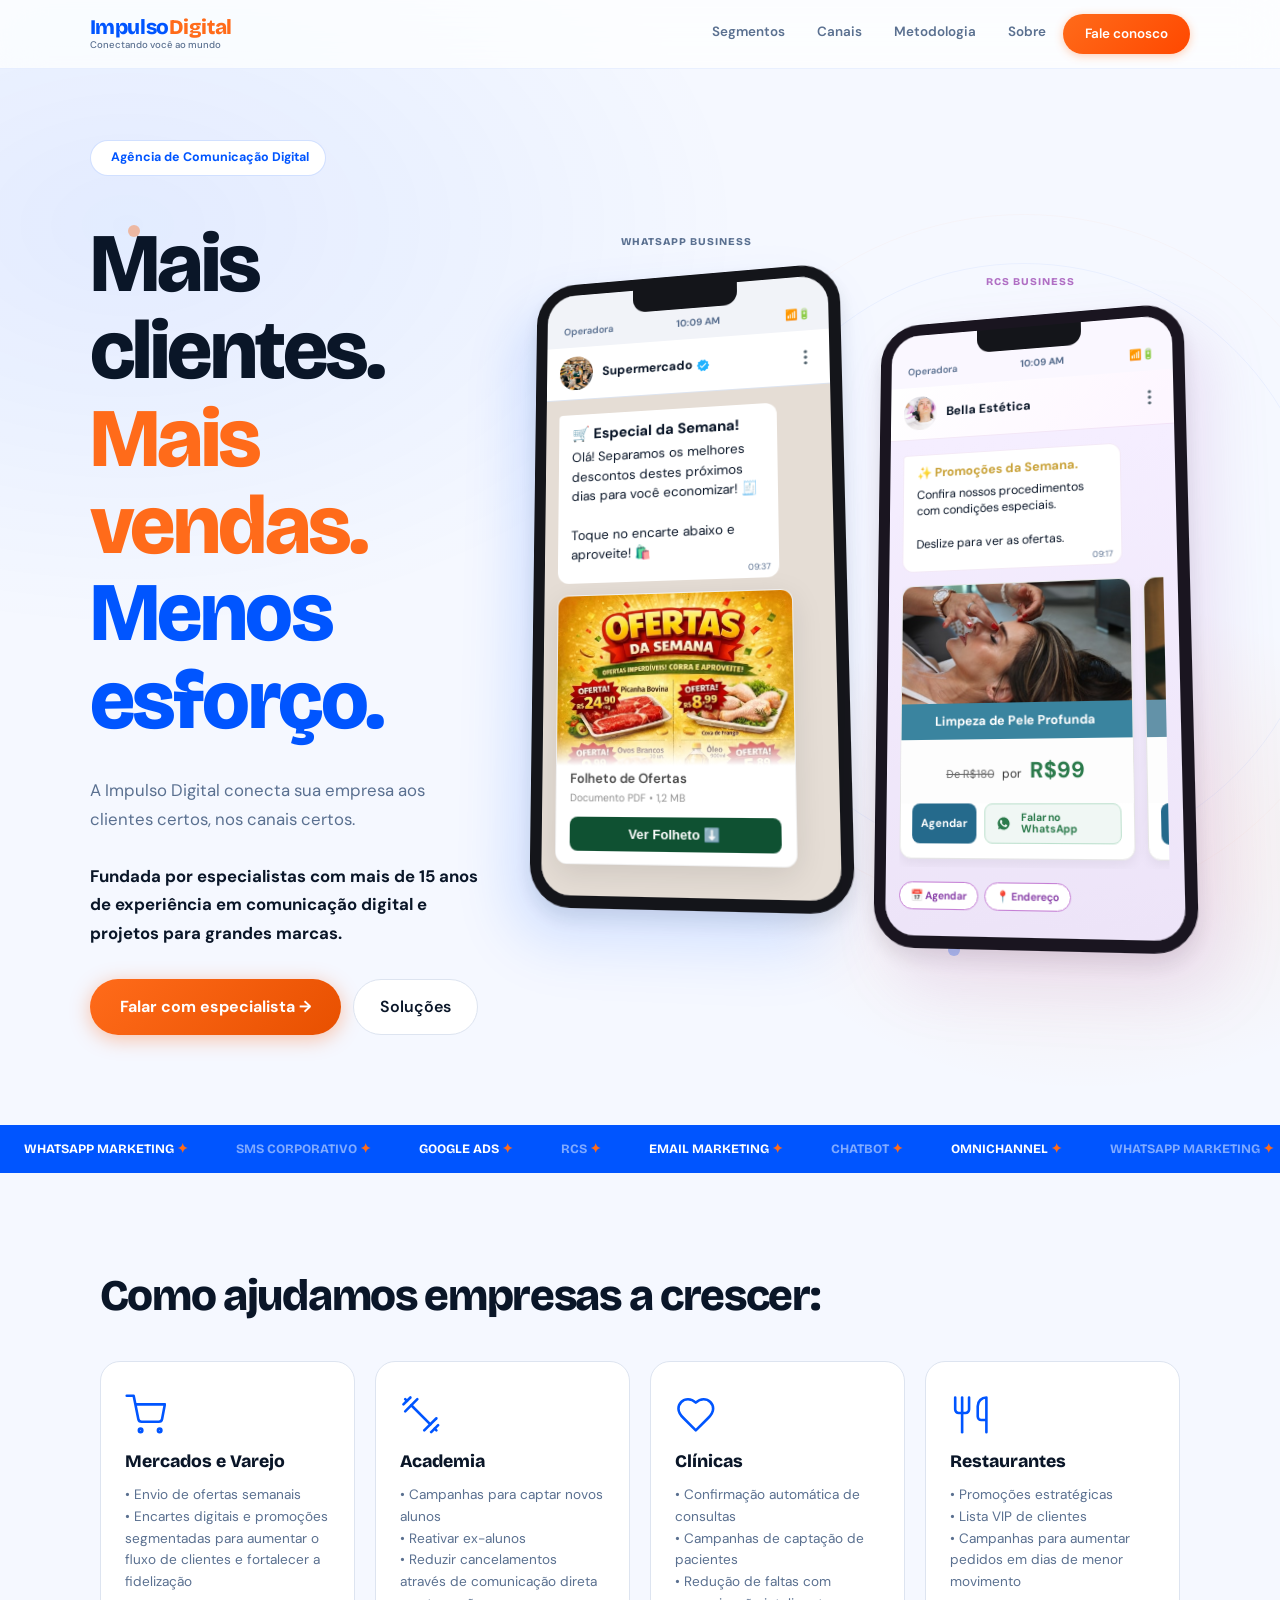
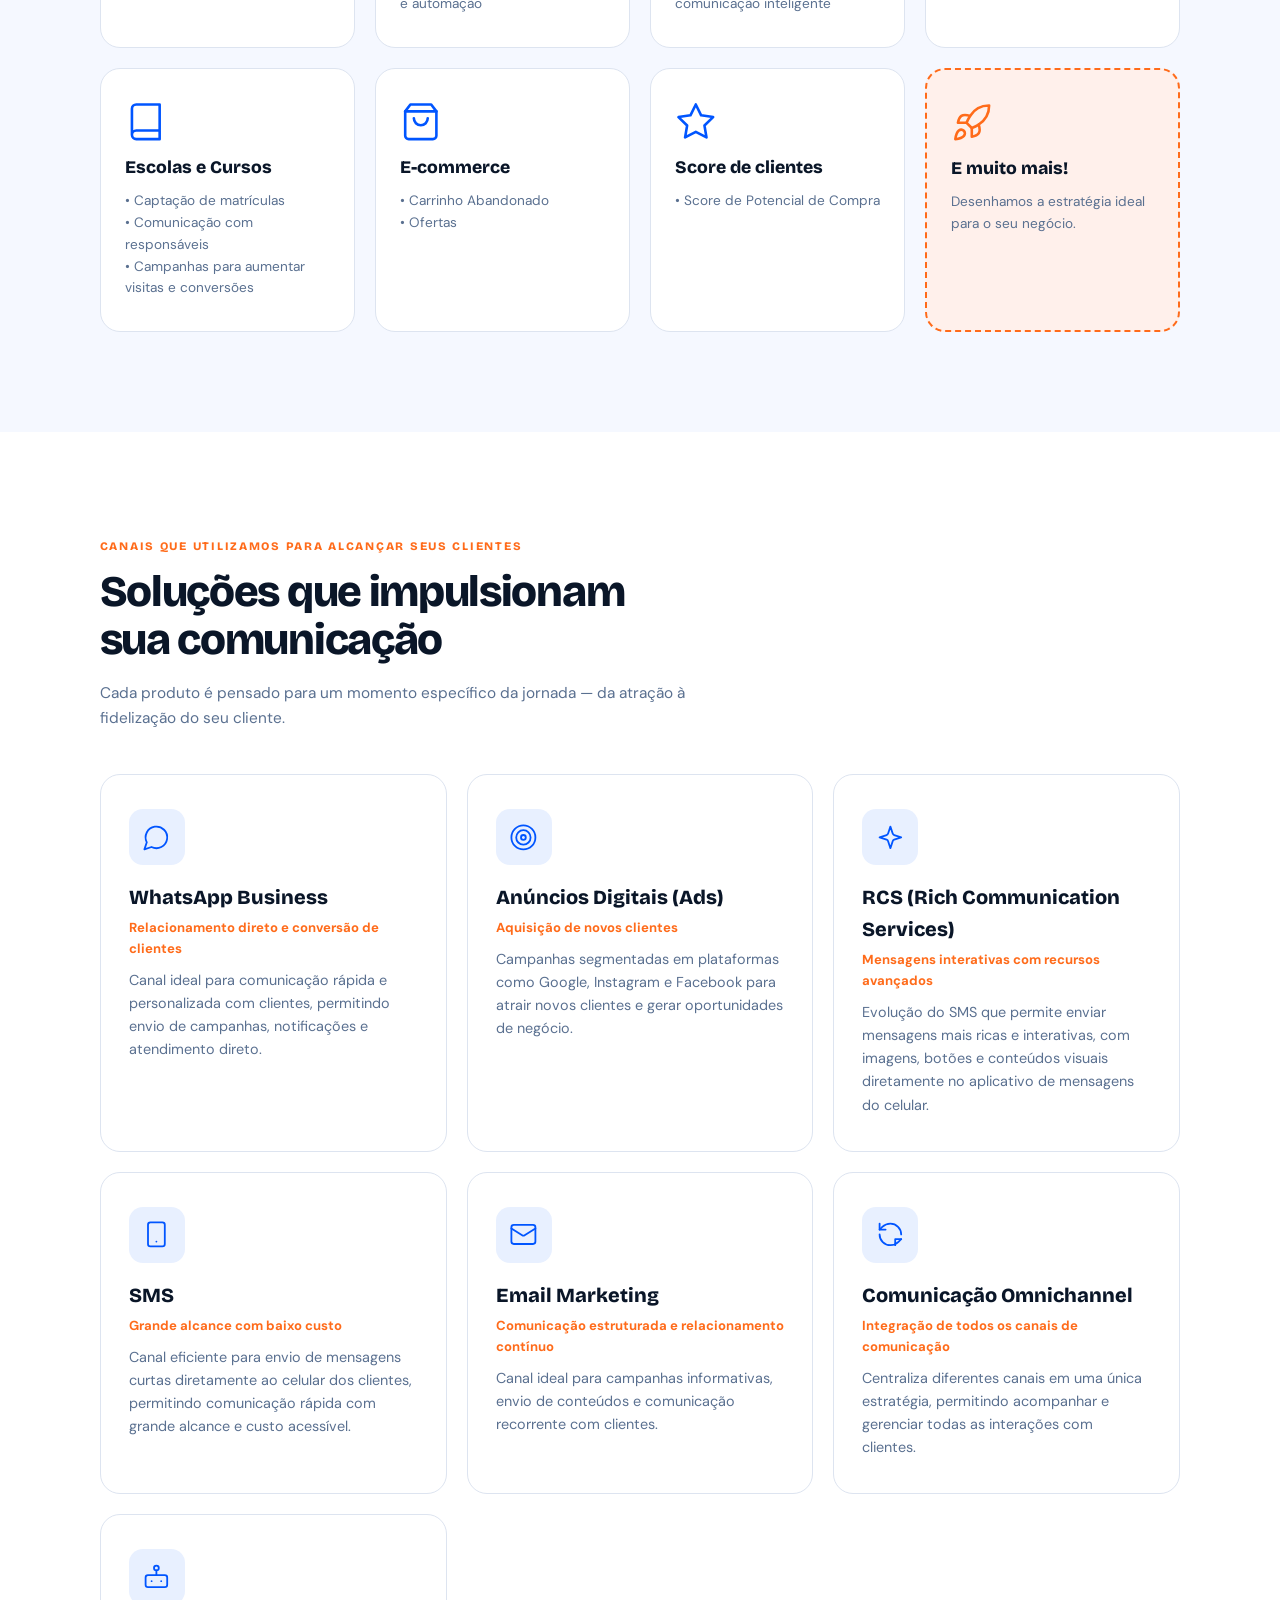
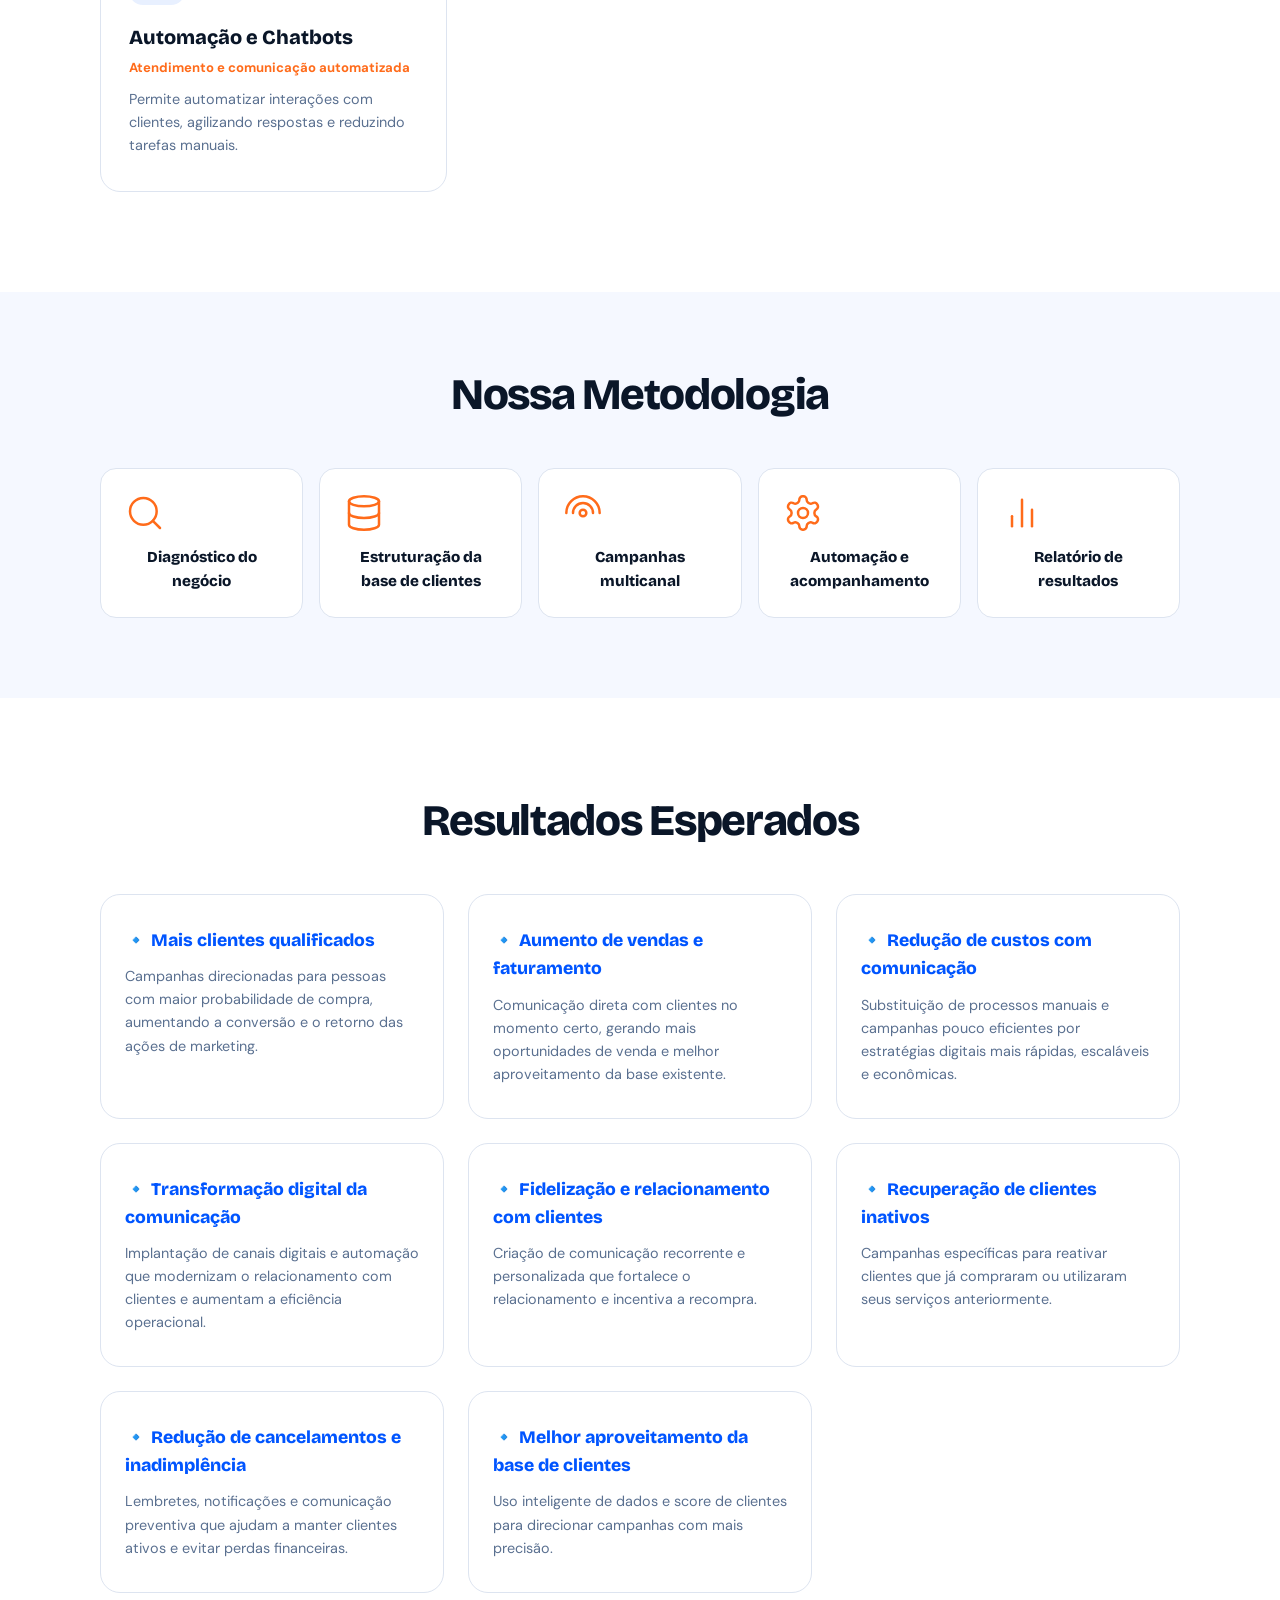
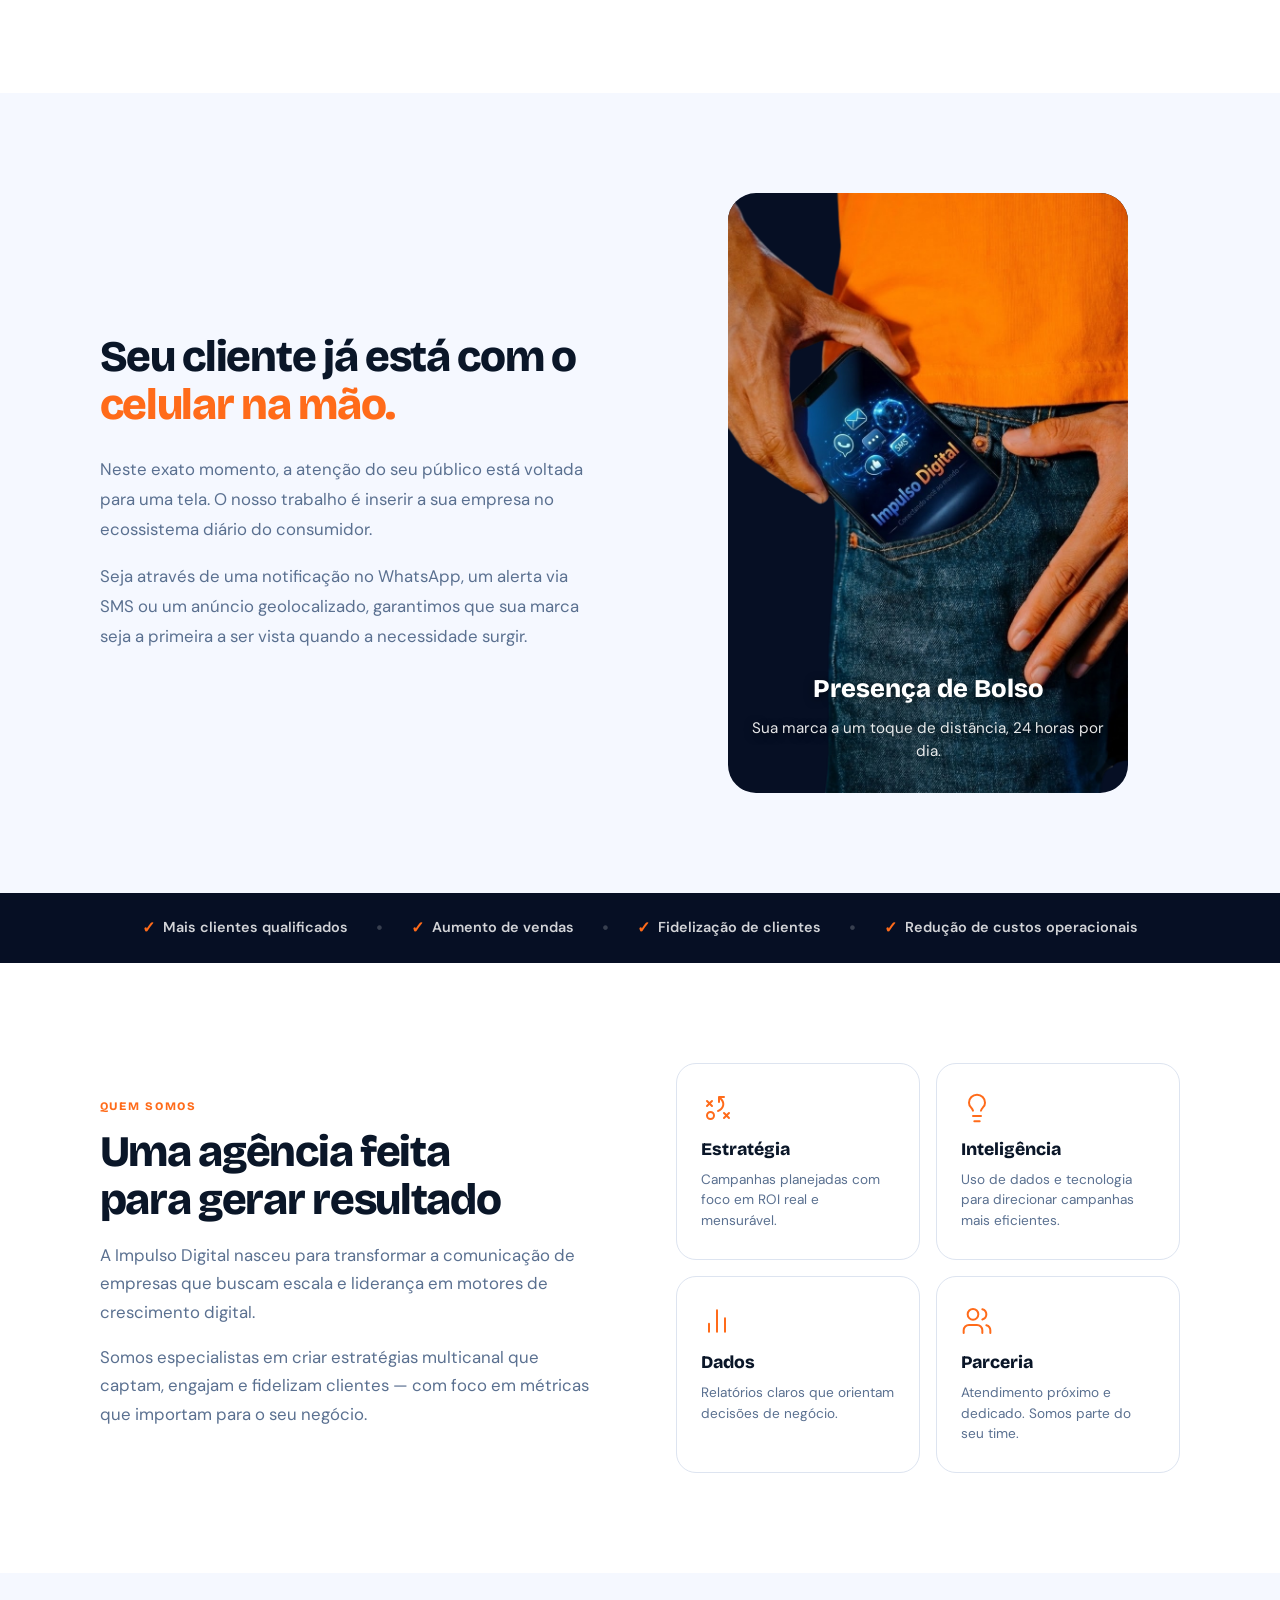
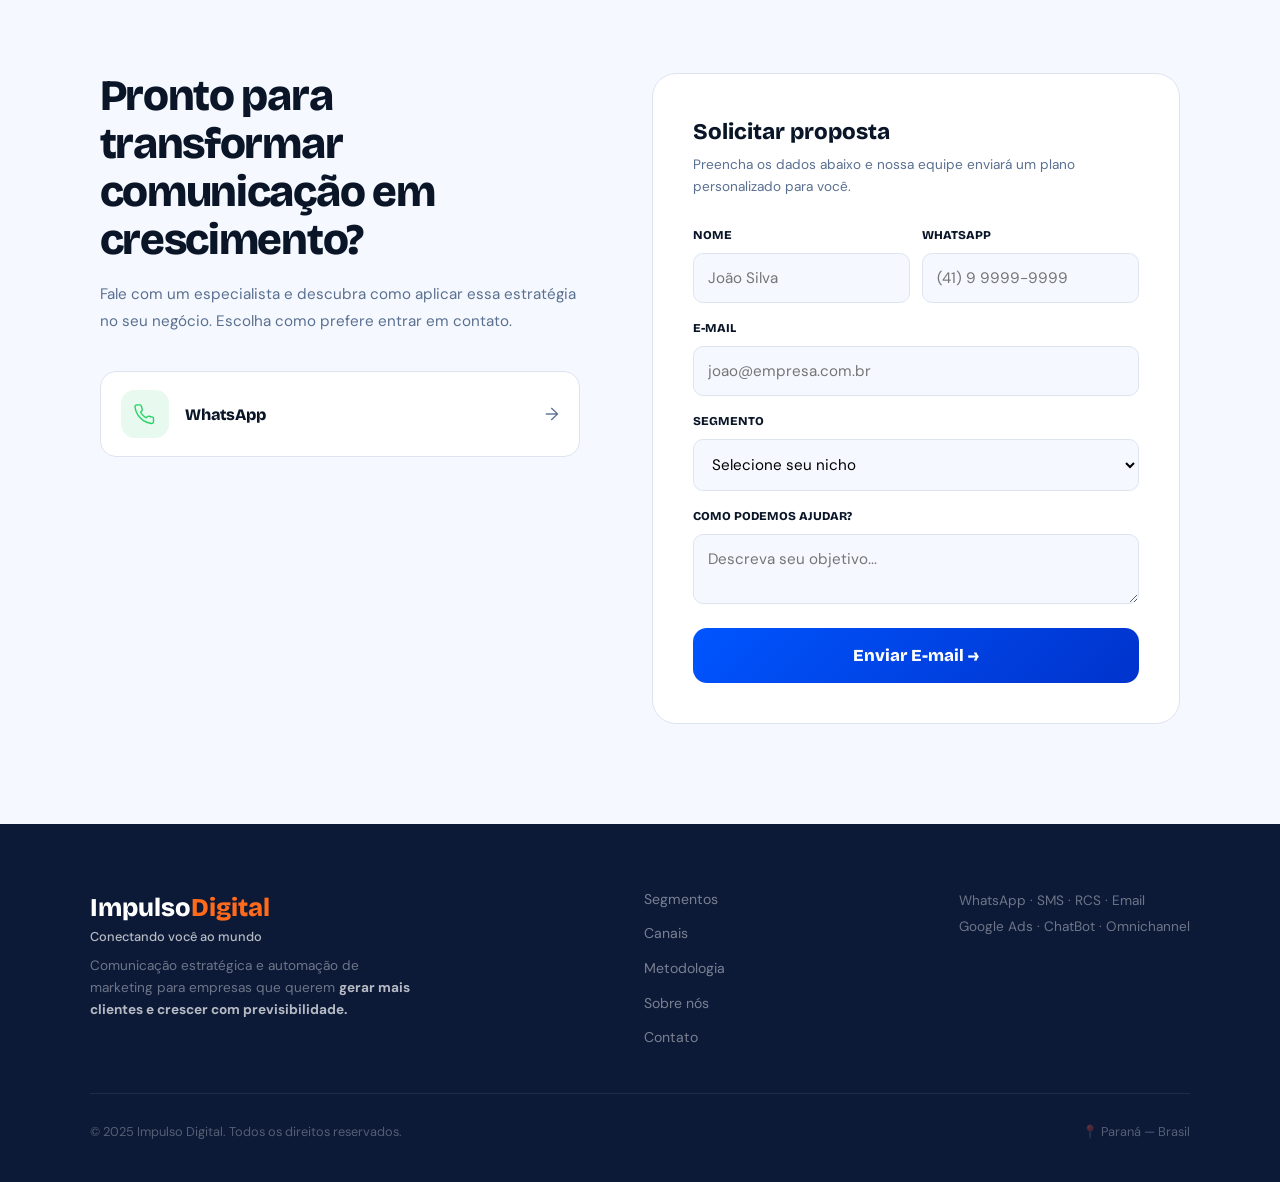
==== commit 0a8d59a9: "Compress images Fast and furious" ====
--- a/index.html
+++ b/index.html
@@ -84,7 +84,7 @@
             </div>
             <div class="chat-header">
               <div class="chat-avatar">
-                <img src="assets/img/logo-perfil.jpg" alt="Perfil">
+                <img src="assets/img/logo-perfil.avif" alt="Perfil">
               </div>
               <div class="chat-info">
                 <div class="chat-name">
@@ -112,7 +112,7 @@
               </div>
               <div class="chat-card received chat-image-msg hover-card" style="padding:0;background:var(--white);border-radius:12px;margin-bottom:12px;overflow:hidden;border:1px solid rgba(0,0,0,0.06);display:flex;flex-direction:column;">
                 <div style="position:relative;max-height:170px;overflow:hidden;flex-shrink:0;">
-                  <img src="assets/img/encarte-supermercado.png" alt="Encarte" style="width:100%;display:block;object-fit:cover;object-position:top;">
+                  <img src="assets/img/encarte-supermercado.avif" alt="Encarte" style="width:100%;display:block;object-fit:cover;object-position:top;">
                   <div style="position:absolute;bottom:0;left:0;right:0;height:35px;background:linear-gradient(to bottom,rgba(255,255,255,0) 0%,rgba(255,255,255,1) 100%);pointer-events:none;z-index:1;"></div>
                 </div>
                 <div style="padding:2px 14px 12px;background:var(--white);position:relative;z-index:5;">
@@ -136,7 +136,7 @@
             <div class="chat-header rcs-header">
               <div class="chat-avatar rcs-avatar">
                 <span style="font-size:1.2rem;">
-                  <img src="assets/img/perfil-estetica.jpg" alt="Limpeza de Pele">
+                  <img src="assets/img/perfil-estetica.avif" alt="Limpeza de Pele">
                 </span>
               </div>
               <div class="chat-info">
@@ -260,10 +260,6 @@
       <h2 class="sec-title">Como ajudamos empresas a crescer:</h2>
     </div>
     
-    <div class="scroll-indicator r d1">
-      Deslize para ver mais <span class="arrow-anim">→</span>
-    </div>
-    
     <div class="seg-grid r d1">
       <div class="seg-card hover-card">
         <span class="seg-emoji"><svg viewBox="0 0 24 24"><circle cx="9" cy="21" r="1"/><circle cx="20" cy="21" r="1"/><path d="M1 1h4l2.68 13.39a2 2 0 0 0 2 1.61h9.72a2 2 0 0 0 2-1.61L23 6H6"/></svg></span>
@@ -489,7 +485,7 @@
       <div class="r d1" style="display:flex; justify-content:center; align-items:center;">
           <div class="atencao-visual hover-card" style="position: relative; padding: 0; border-radius: 28px; background: var(--navy); border: none; overflow: hidden; display: flex; width: 100%; max-width: 400px;">
             
-            <img src="assets/img/impulso-tech-logo.png" alt="Impulso Digital Tech" style="width: 100%; height: auto; display: block;">
+            <img src="assets/img/impulso-tech-logo.avif" alt="Impulso Digital Tech" style="width: 100%; height: auto; display: block;">
             
             <div style="position: absolute; bottom: 0; left: 0; right: 0; padding: 40px 24px 30px; text-align: center; color: white;">
               <h3 style="font-family: 'Bricolage Grotesque', sans-serif; font-size: 1.6rem; font-weight: 800; margin-bottom: 8px; text-shadow: 0 2px 10px rgba(0,0,0,0.6);">Presença de Bolso</h3>
@@ -579,7 +575,7 @@
         <h2 class="sec-title" style="margin-bottom:16px;">Pronto para transformar comunicação em crescimento?</h2>
         <p style="color:var(--muted);font-size:0.95rem;line-height:1.8;margin-bottom:36px;">Fale com um especialista e descubra como aplicar essa estratégia no seu negócio. Escolha como prefere entrar em contato.</p>
         
-        <a href="https://wa.me/5541999999999" target="_blank" class="contact-link hover-card">
+        <a href="https://wa.me/5541999999999?text=Olá,%20vim%20pelo%20site!" target="_blank" class="contact-link hover-card">
           <div class="cl-icon cl-wha">
             <svg viewBox="0 0 24 24"><path d="M22 16.92v3a2 2 0 0 1-2.18 2 19.79 19.79 0 0 1-8.63-3.07 19.5 19.5 0 0 1-6-6 19.79 19.79 0 0 1-3.07-8.67A2 2 0 0 1 4.11 2h3a2 2 0 0 1 2 1.72 12.84 12.84 0 0 0 .7 2.81 2 2 0 0 1-.45 2.11L8.09 9.91a16 16 0 0 0 6 6l1.27-1.27a2 2 0 0 1 2.11-.45 12.84 12.84 0 0 0 2.81.7A2 2 0 0 1 22 16.92z"/></svg>
           </div>
--- a/css/styles.css
+++ b/css/styles.css
@@ -103,8 +103,13 @@
   font-size: 0.78rem; font-weight: 700; margin-bottom: 44px;
 }
 .hero-title {
-  font-family: 'Bricolage Grotesque', sans-serif; font-weight: 800; font-size: clamp(3rem, 6.5vw, 6.5rem);
-  line-height: 1.05; letter-spacing: -0.03em; margin-bottom: 32px; color: var(--ink);
+  font-family: 'Bricolage Grotesque', sans-serif; 
+  font-weight: 800; 
+  font-size: clamp(2.3rem, 6.5vw, 6.5rem);
+  line-height: 1.05; 
+  letter-spacing: -0.03em; 
+  margin-bottom: 32px; 
+  color: var(--ink);
 }
 .hero-desc { max-width: 500px; color: var(--muted); font-size: 1.05rem; line-height: 1.7; margin-bottom: 32px; }
 .hero-btns { display: flex; gap: 12px; flex-wrap: wrap; align-items: center; }
@@ -135,7 +140,8 @@
 ════════════════════════════ */
 .hero-mockup-wrapper {
   position: relative;
-  max-width: 320px; 
+  width: 320px;
+  flex-shrink: 0;
   margin: 0 auto;
   z-index: 10;
   perspective: 1200px;
@@ -147,6 +153,7 @@
 
 .chat-interface-wrapper {
   position: relative;
+  width: 100%;
   height: 640px;
   background: #e5ddd5;
   border-radius: 42px; 
@@ -636,14 +643,14 @@
 /* RESPONSIVIDADE CELULAR 2 */
 @media (max-width: 1100px) {
   .hero-phones-duo { gap: 16px; }
-  .hero-mockup-wrapper { max-width: 260px; }
+  .hero-mockup-wrapper { width: 260px; }
   .chat-interface-wrapper { height: 560px; }
 }
 @media (max-width: 960px) {
   .hero-phones-duo { justify-content: center; gap: 20px; }
-  .hero-mockup-wrapper { max-width: 280px; }
-  .chat-interface-wrapper { height: 620px; } /* Aumentamos a altura aqui para não cortar no tablet */
+  .hero-mockup-wrapper { width: 280px; }
   .phone-right { margin-top: 30px; }
+  .chat-interface-wrapper { height: 620px; }
 }
 
 @media (max-width: 680px) {
@@ -657,8 +664,8 @@
     align-items: center; 
     gap: 60px; 
   }
-  .hero-mockup-wrapper { max-width: 300px; } /* Deixamos o celular um pouquinho mais largo no mobile */
-  .chat-interface-wrapper { height: 650px; } /* Aumentamos a altura aqui para caber todos os botões no celular */
+  .hero-mockup-wrapper { width: 300px; }
+  .chat-interface-wrapper { height: 650px; }
 }
 
 /* ════════════════════════════
@@ -721,23 +728,6 @@
 .seg-emoji { font-size: 2.6rem; display: block; margin-bottom: 12px; }
 .seg-name { font-family: 'Bricolage Grotesque', sans-serif; font-size: 1.1rem; font-weight: 800; margin-bottom: 8px; }
 .seg-hint { font-size: 0.85rem; color: var(--muted); line-height: 1.6; }
-
-.scroll-indicator {
-  display: none;
-  text-align: center;
-  font-size: 0.82rem;
-  color: var(--muted);
-  margin-bottom: 20px;
-  font-weight: 600;
-}
-.arrow-anim {
-  display: inline-block;
-  animation: arrowPulse 1.2s ease-in-out infinite;
-}
-@keyframes arrowPulse {
-  0%, 100% { transform: translateX(0); }
-  50% { transform: translateX(5px); }
-}
 
 /* ════════════════════════════
    SERVIÇOS / CANAIS
@@ -843,7 +833,6 @@
   .form-2col { grid-template-columns: 1fr; }
   .hero-desc { margin: 0 auto 32px; }
   .hero-btns { justify-content: center; }
-  .scroll-indicator { display: block; }
   .indicators-bar { flex-direction: column; gap: 10px; padding: 20px 7%; }
   .ind-sep { display: none; }
 }
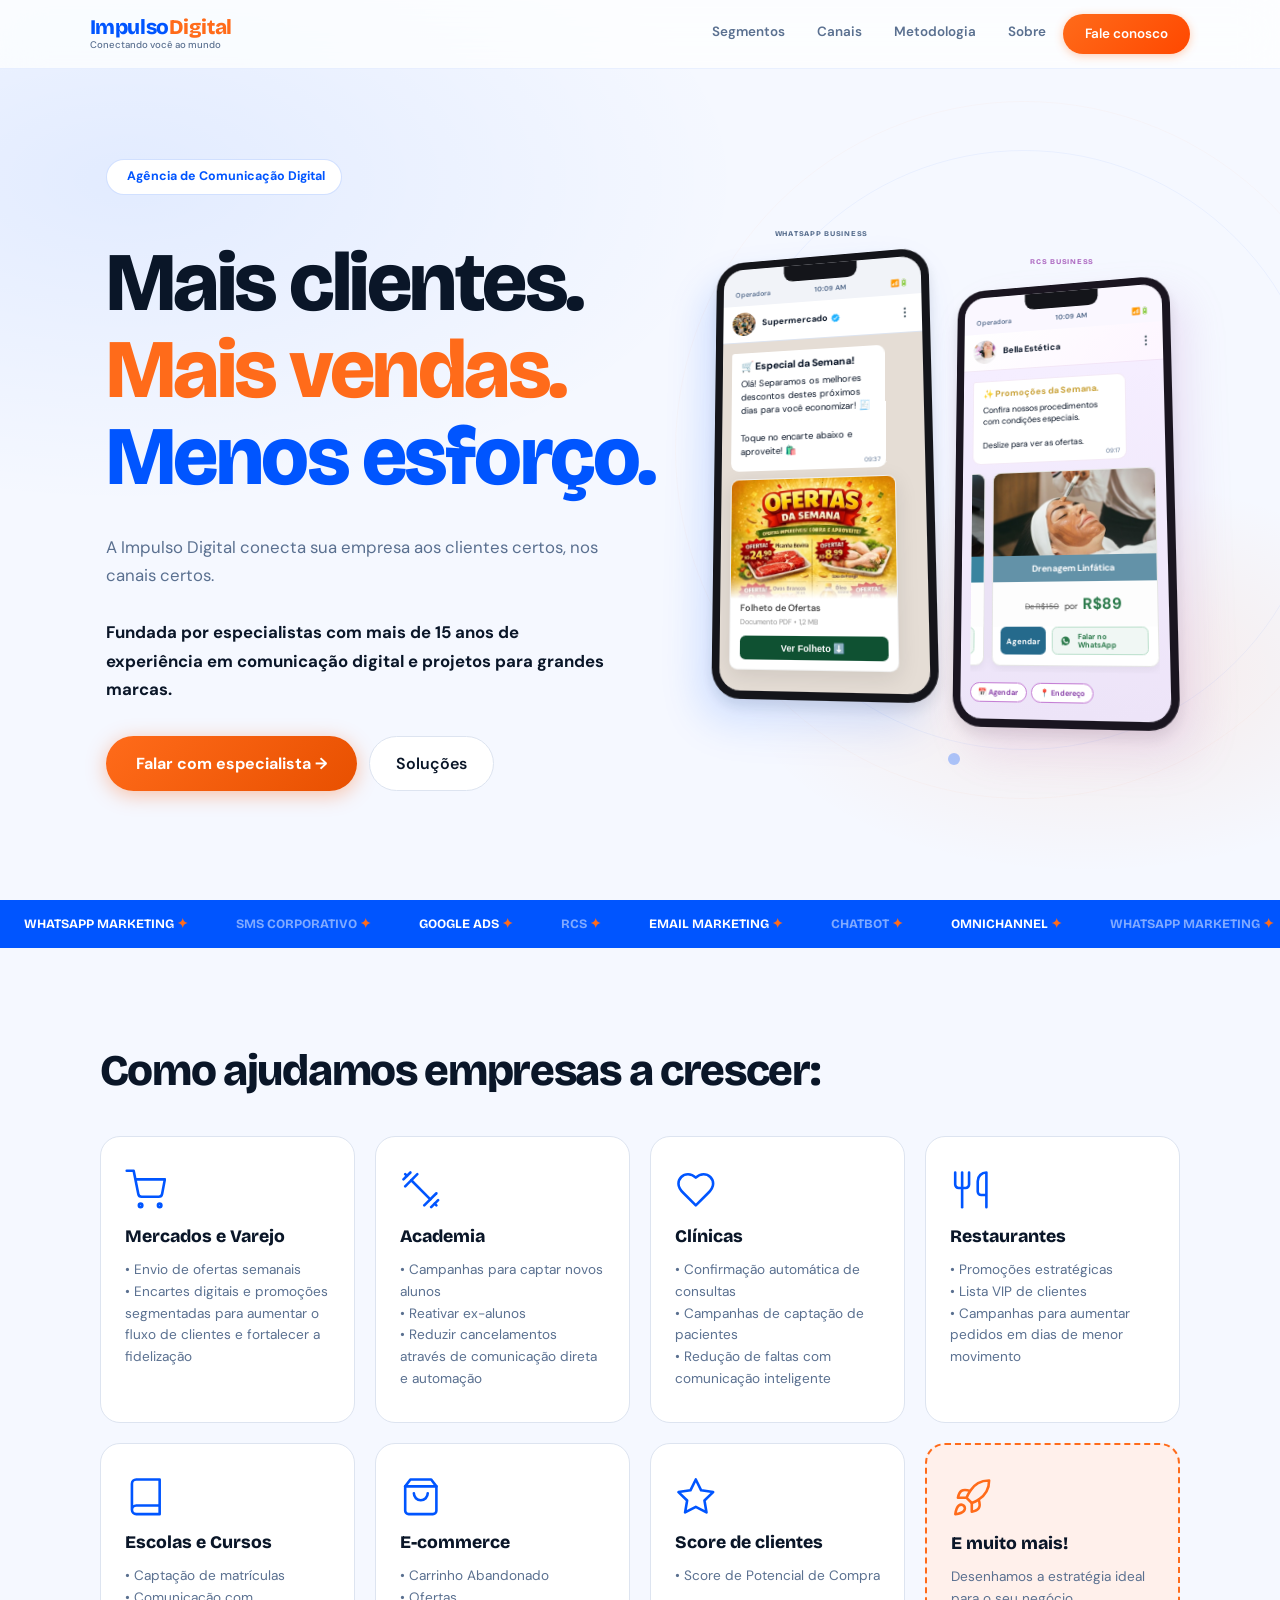
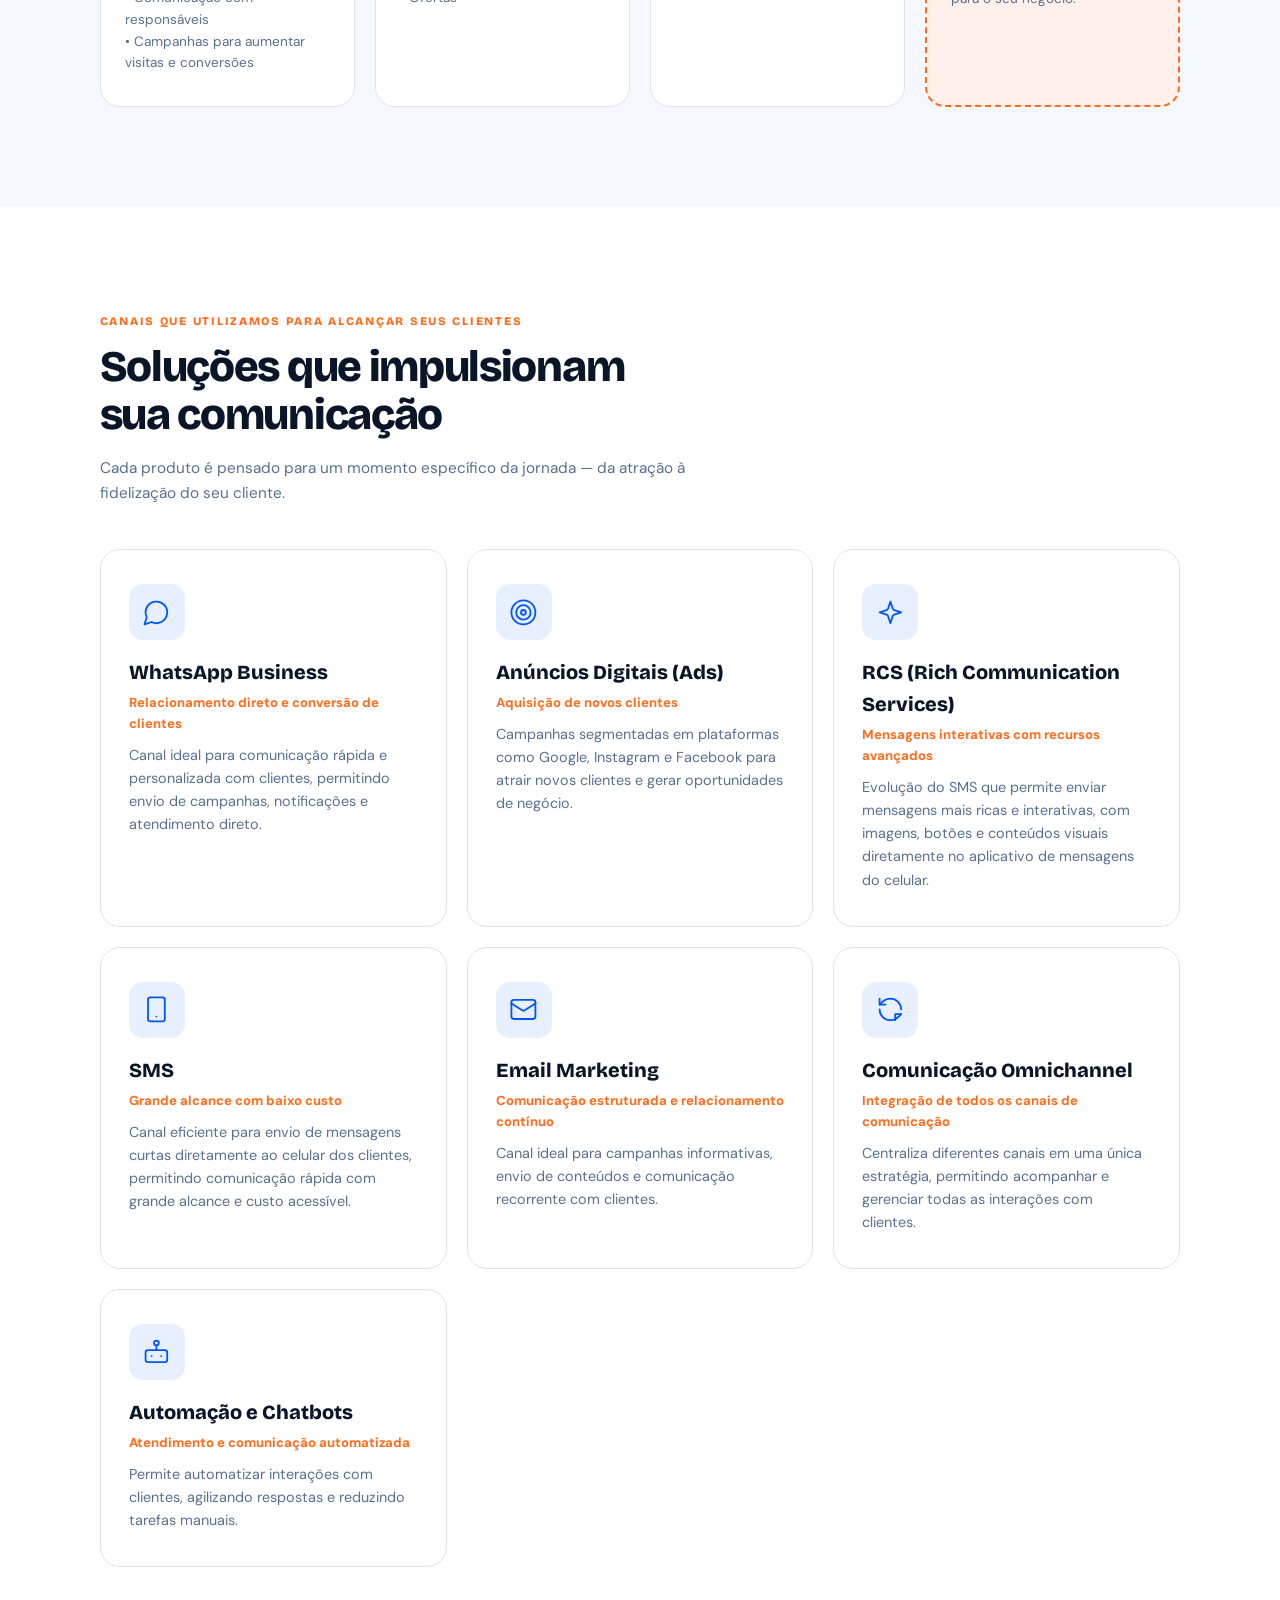
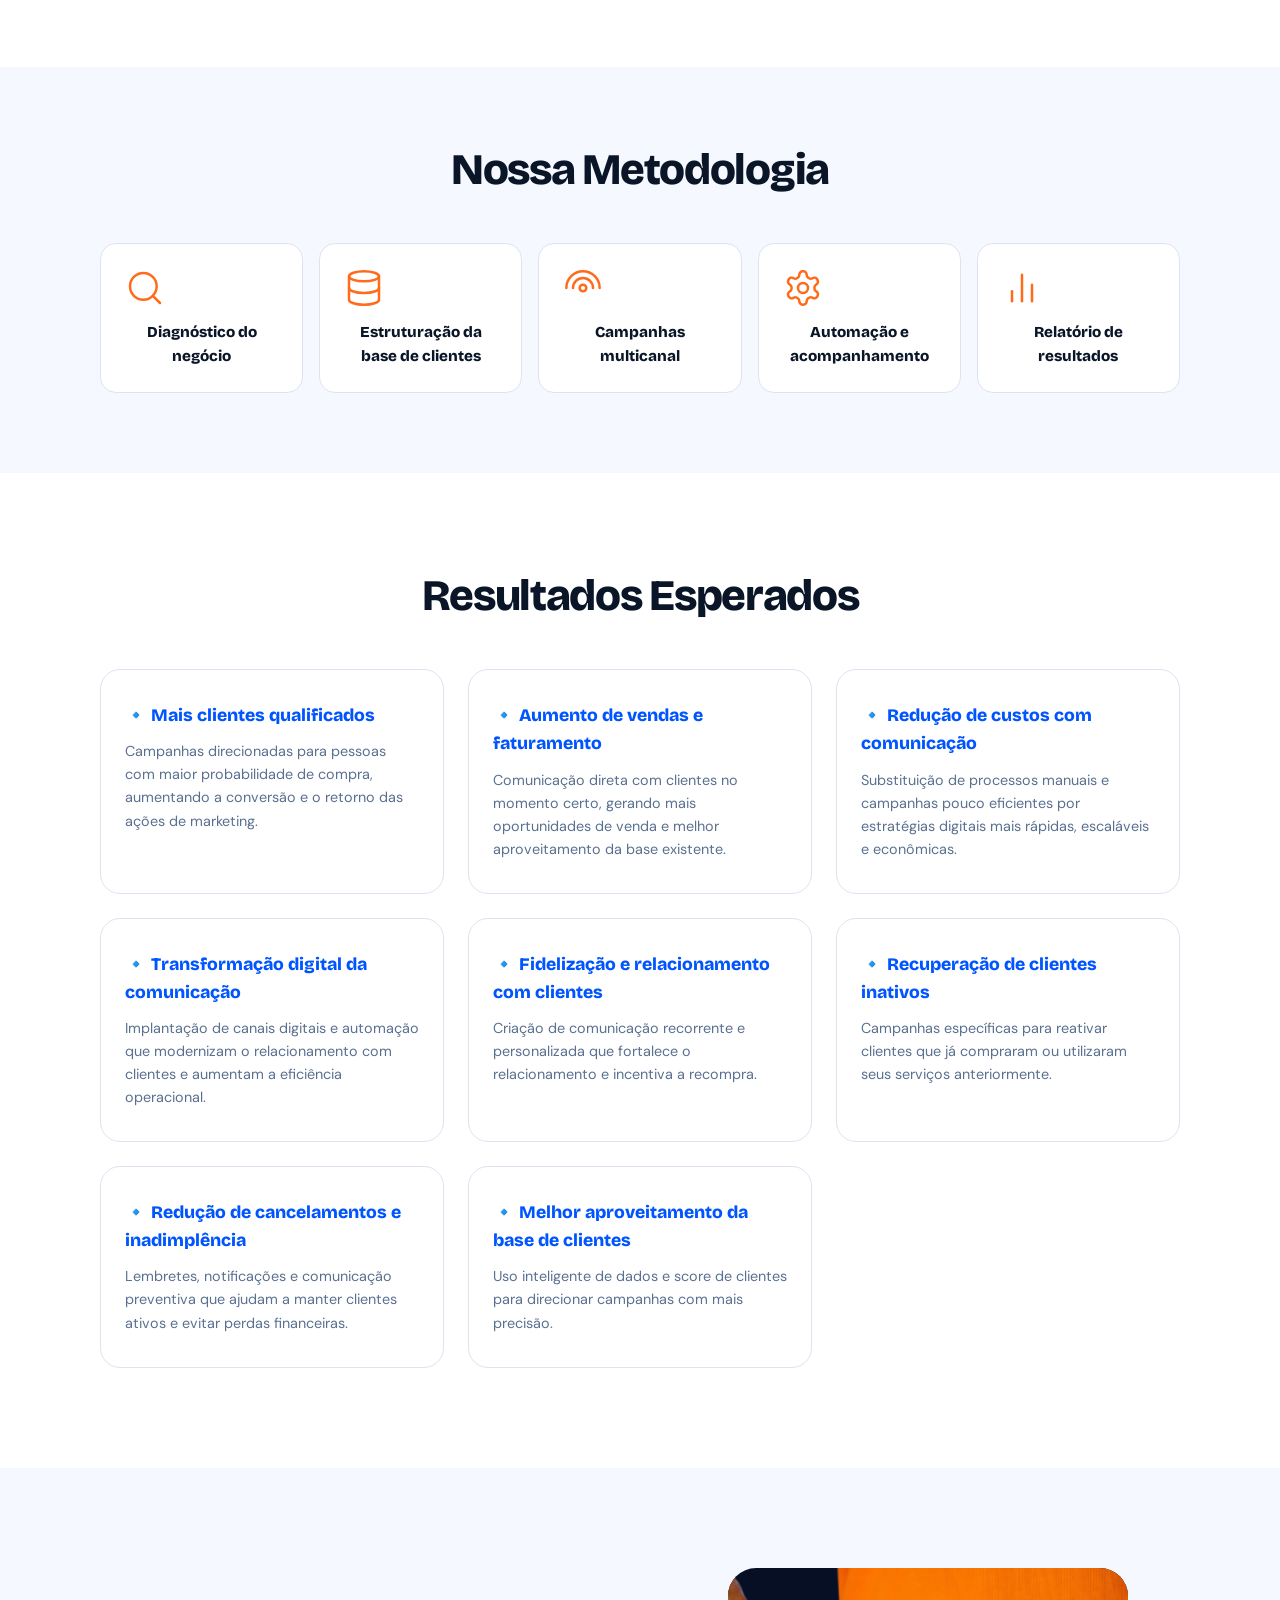
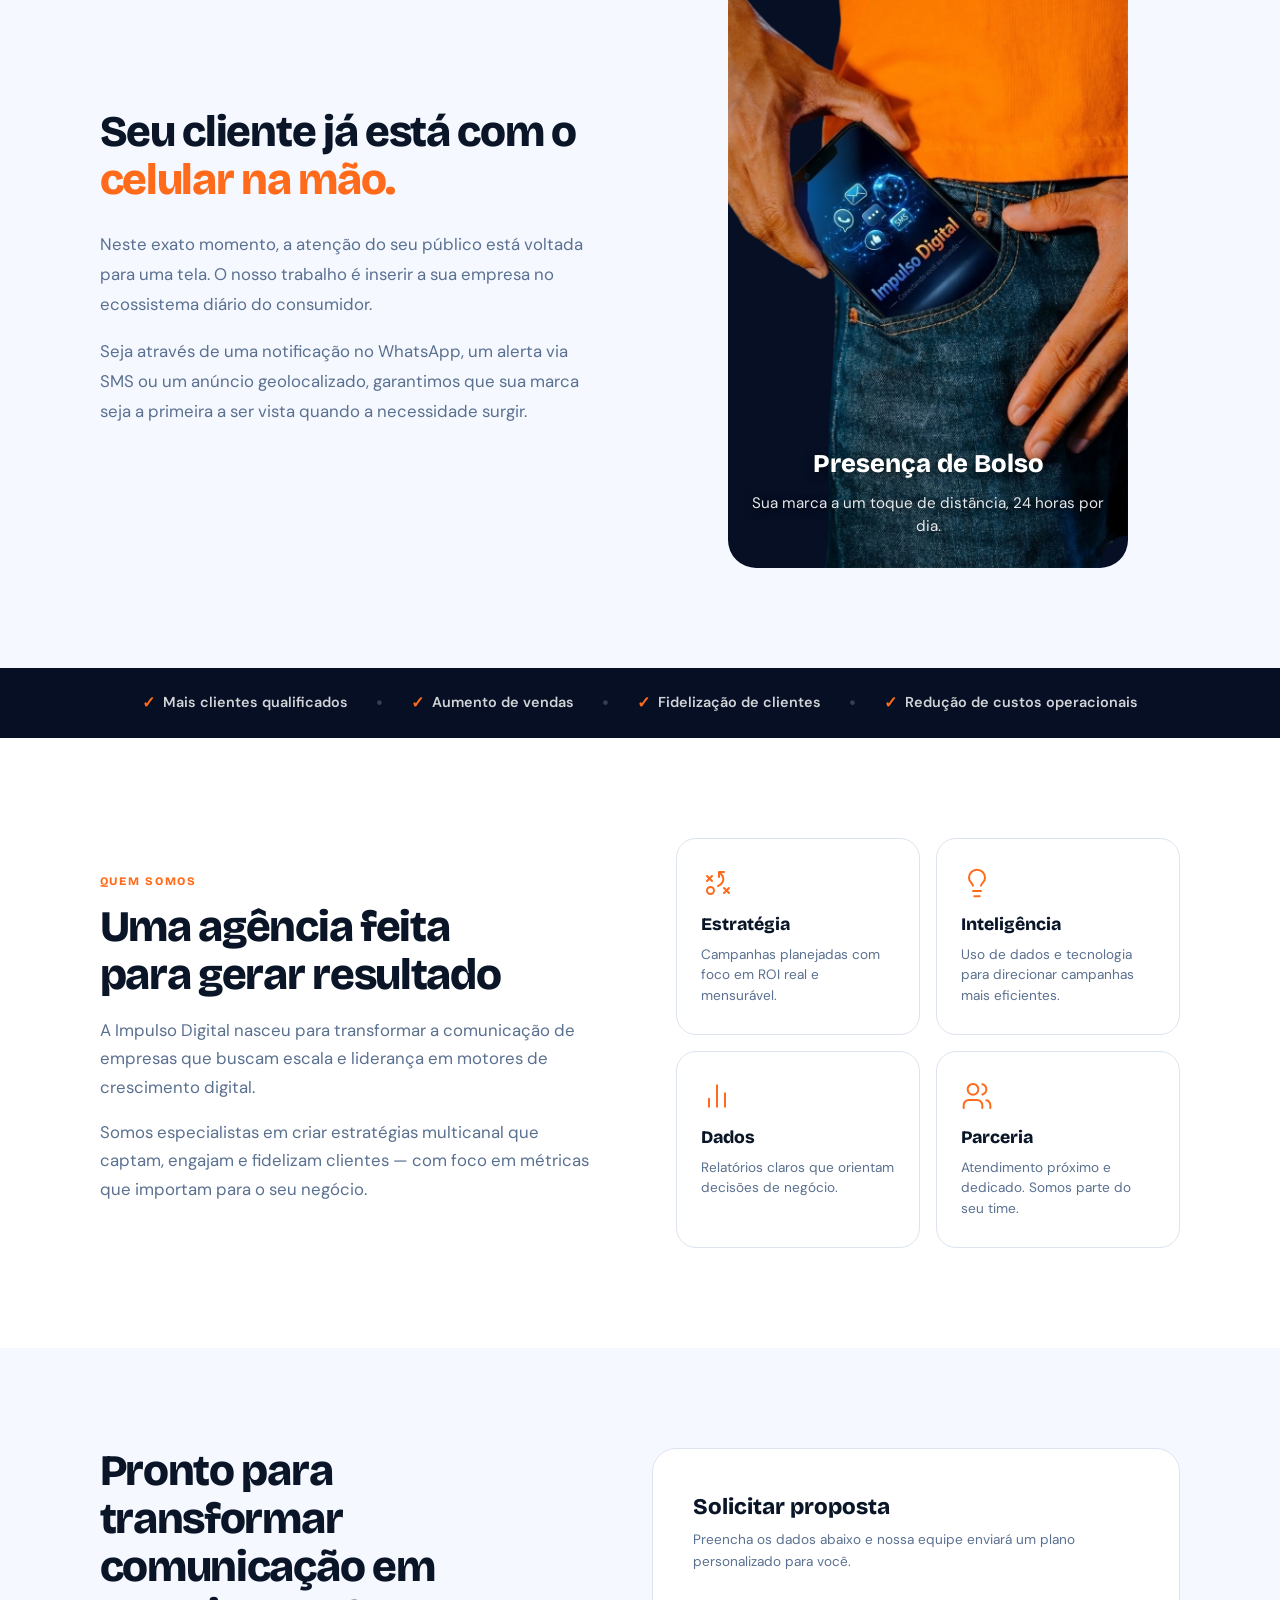
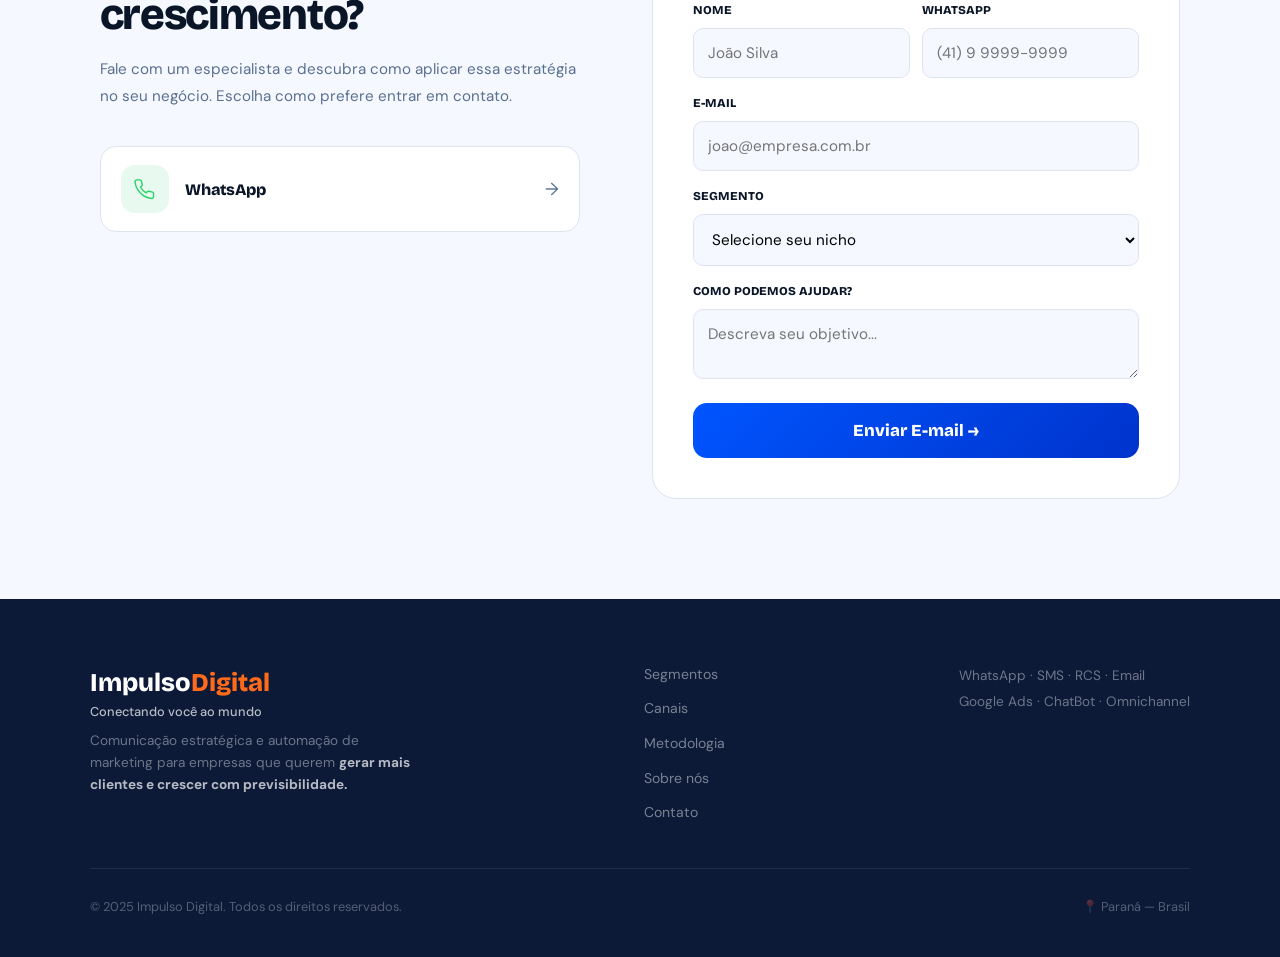
==== commit 018c694d: "Add favicon New asset" ====
--- a/index.html
+++ b/index.html
@@ -5,6 +5,7 @@
 <meta name="viewport" content="width=device-width, initial-scale=1.0">
 <title>Impulso Digital — Marketing & Comunicação Digital</title>
 <link href="https://fonts.googleapis.com/css2?family=Bricolage+Grotesque:opsz,wght@12..96,300;12..96,400;12..96,500;12..96,700;12..96,800&family=DM+Sans:ital,opsz,wght@0,9..40,300;0,9..40,400;0,9..40,500;1,9..40,300&display=swap" rel="stylesheet">
+<link rel="icon" type="image/png" href="assets/img/favicon.avif">
 <link rel="preconnect" href="https://fonts.googleapis.com">
 <link rel="stylesheet" href="css/styles.css">
 </head>
--- a/css/styles.css
+++ b/css/styles.css
@@ -94,8 +94,14 @@
   background: radial-gradient(ellipse 80% 60% at 10% 20%, rgba(0,85,255,0.08) 0%, transparent 60%), radial-gradient(ellipse 50% 40% at 85% 75%, rgba(255,107,26,0.1) 0%, transparent 55%); pointer-events: none;
 }
 .hero-inner {
-  display: grid; grid-template-columns: 1fr 1.1fr; gap: 48px; align-items: center;
-  max-width: 1500px; margin: 0 auto; position: relative; z-index: 1;
+  display: grid; 
+  grid-template-columns: 1.15fr 1fr;
+  gap: 40px; 
+  align-items: center;
+  max-width: 1500px; 
+  margin: 0 auto; 
+  position: relative; 
+  z-index: 1;
 }
 .hero-eyebrow {
   display: inline-flex; align-items: center; gap: 8px; background: var(--white); color: var(--blue);
@@ -125,7 +131,12 @@
 }
 .btn-outline:hover { border-color: var(--blue); color: var(--blue); }
 
-.hero-visual { display: flex; justify-content: flex-end; perspective: 1000px; }
+.hero-visual { 
+  display: flex; 
+  justify-content: flex-end; 
+  align-items: center;
+  perspective: 1000px; 
+}
 .hero-mockup-img {
   max-width: 320px; border-radius: 24px; box-shadow: 0 25px 60px rgba(0,85,255,0.15);
   transform: rotateY(-5deg) rotateX(5deg); animation: floatImg 6s ease-in-out infinite;
@@ -387,6 +398,7 @@
   align-items: flex-start;
   gap: 24px;
   justify-content: flex-end;
+  zoom: 0.9;
 }
 
 .phone-left  { transform-origin: center top; }
@@ -640,30 +652,30 @@
   border-color: #8b44aa;
 }
 
+@media (max-width: 1350px) {
+  .hero-phones-duo {
+    zoom: 0.70;
+  }
+}
+
 /* RESPONSIVIDADE CELULAR 2 */
 @media (max-width: 1100px) {
-  .hero-phones-duo { gap: 16px; }
+  .hero-phones-duo { gap: 16px; zoom: 0.65; }
   .hero-mockup-wrapper { width: 260px; }
   .chat-interface-wrapper { height: 560px; }
 }
+
 @media (max-width: 960px) {
-  .hero-phones-duo { justify-content: center; gap: 20px; }
+  .hero-phones-duo { justify-content: center; gap: 20px; zoom: 0.85; }
+  .hero-visual { justify-content: center; }
   .hero-mockup-wrapper { width: 280px; }
   .phone-right { margin-top: 30px; }
   .chat-interface-wrapper { height: 620px; }
 }
 
 @media (max-width: 680px) {
-  .phone-right { 
-    display: block; 
-    margin-top: 0; 
-  }
-  .hero-phones-duo { 
-    justify-content: center; 
-    flex-direction: column; 
-    align-items: center; 
-    gap: 60px; 
-  }
+  .phone-right { display: block; margin-top: 0; }
+  .hero-phones-duo { justify-content: center; flex-direction: column; align-items: center; gap: 60px; zoom: 0.85; }
   .hero-mockup-wrapper { width: 300px; }
   .chat-interface-wrapper { height: 650px; }
 }
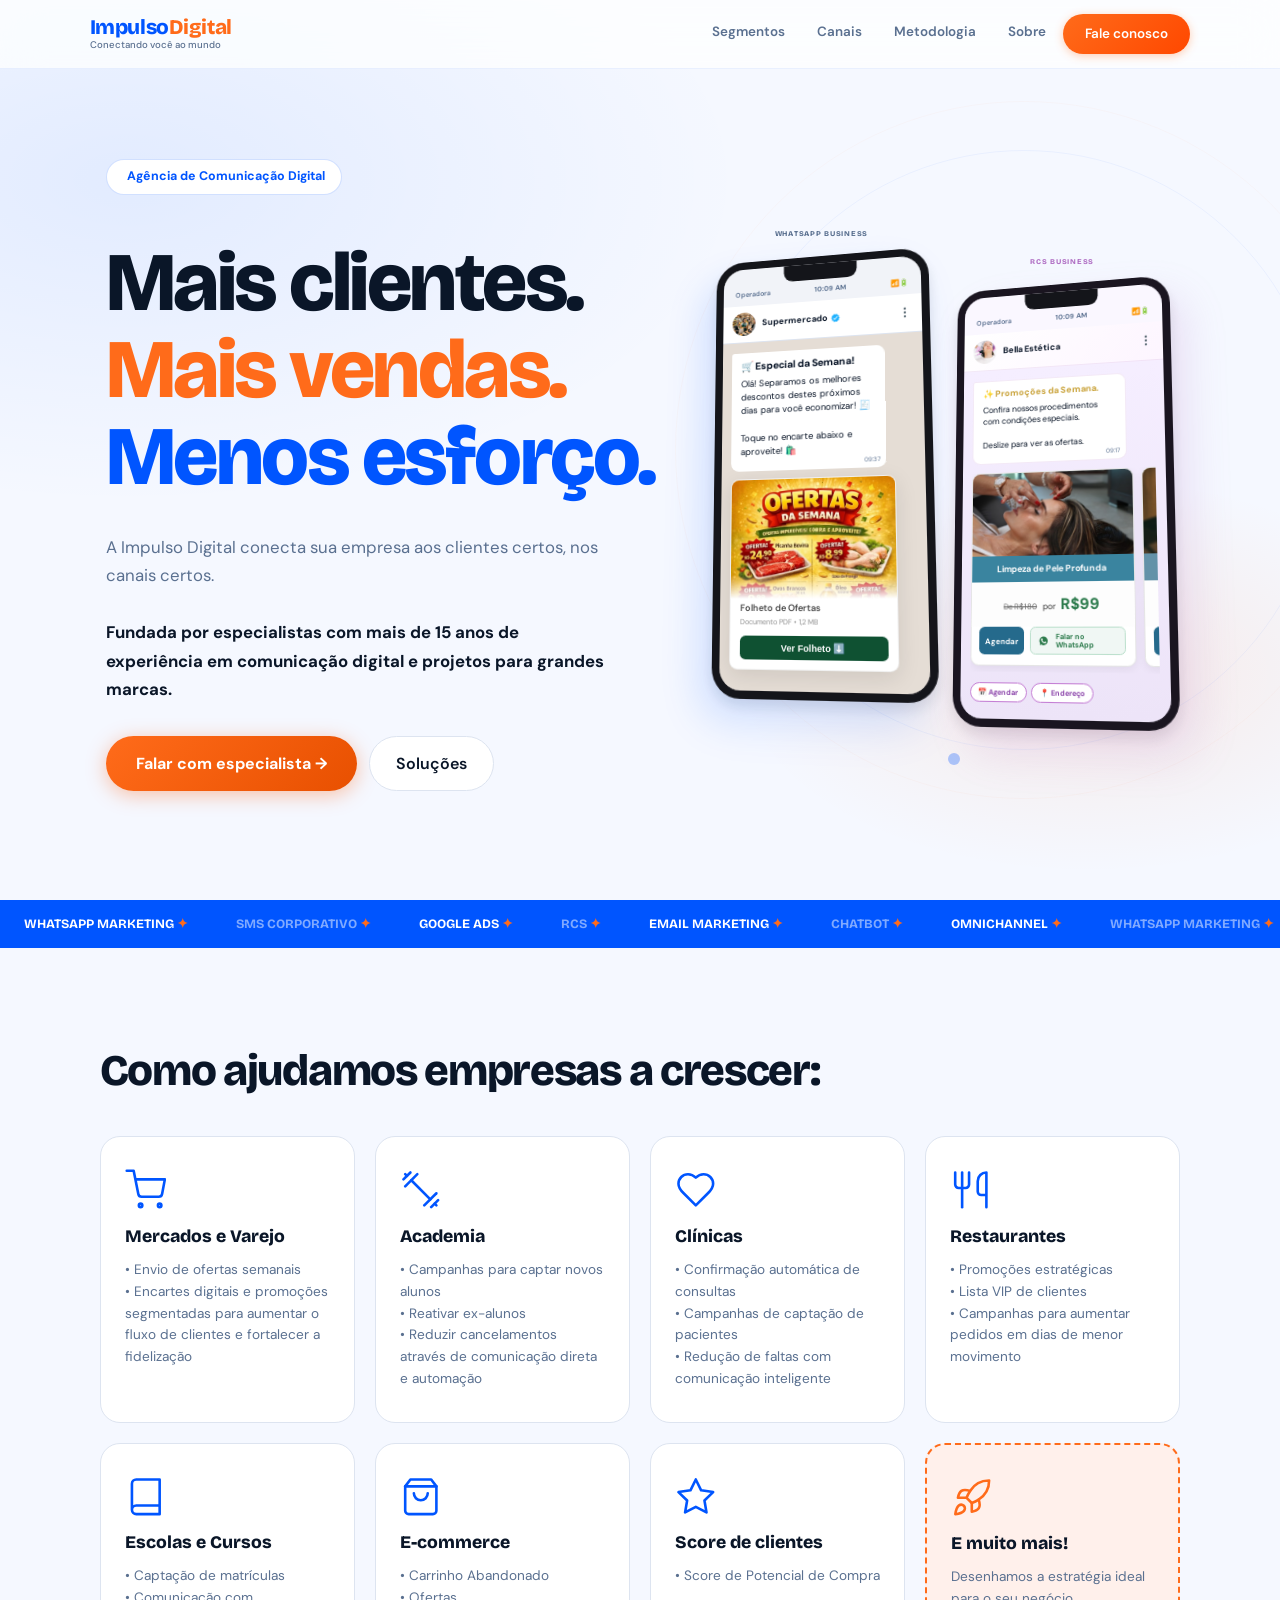
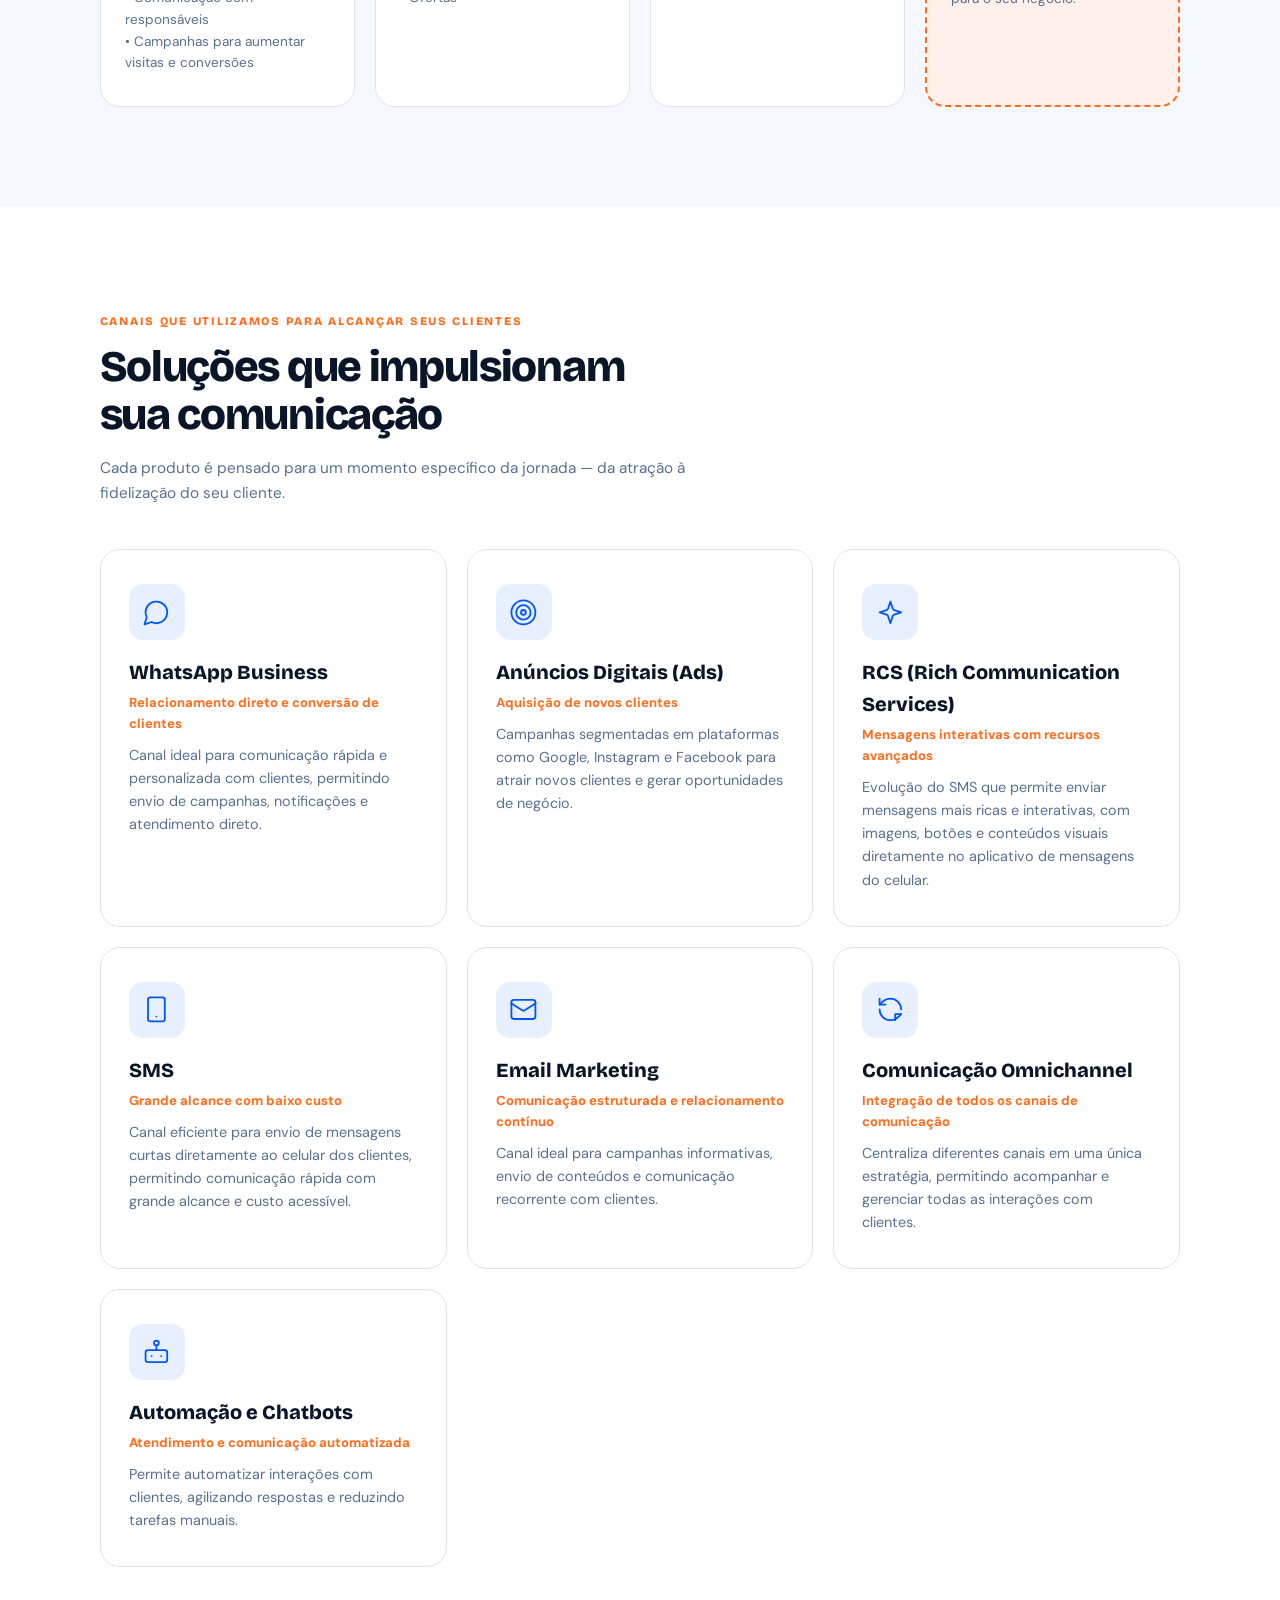
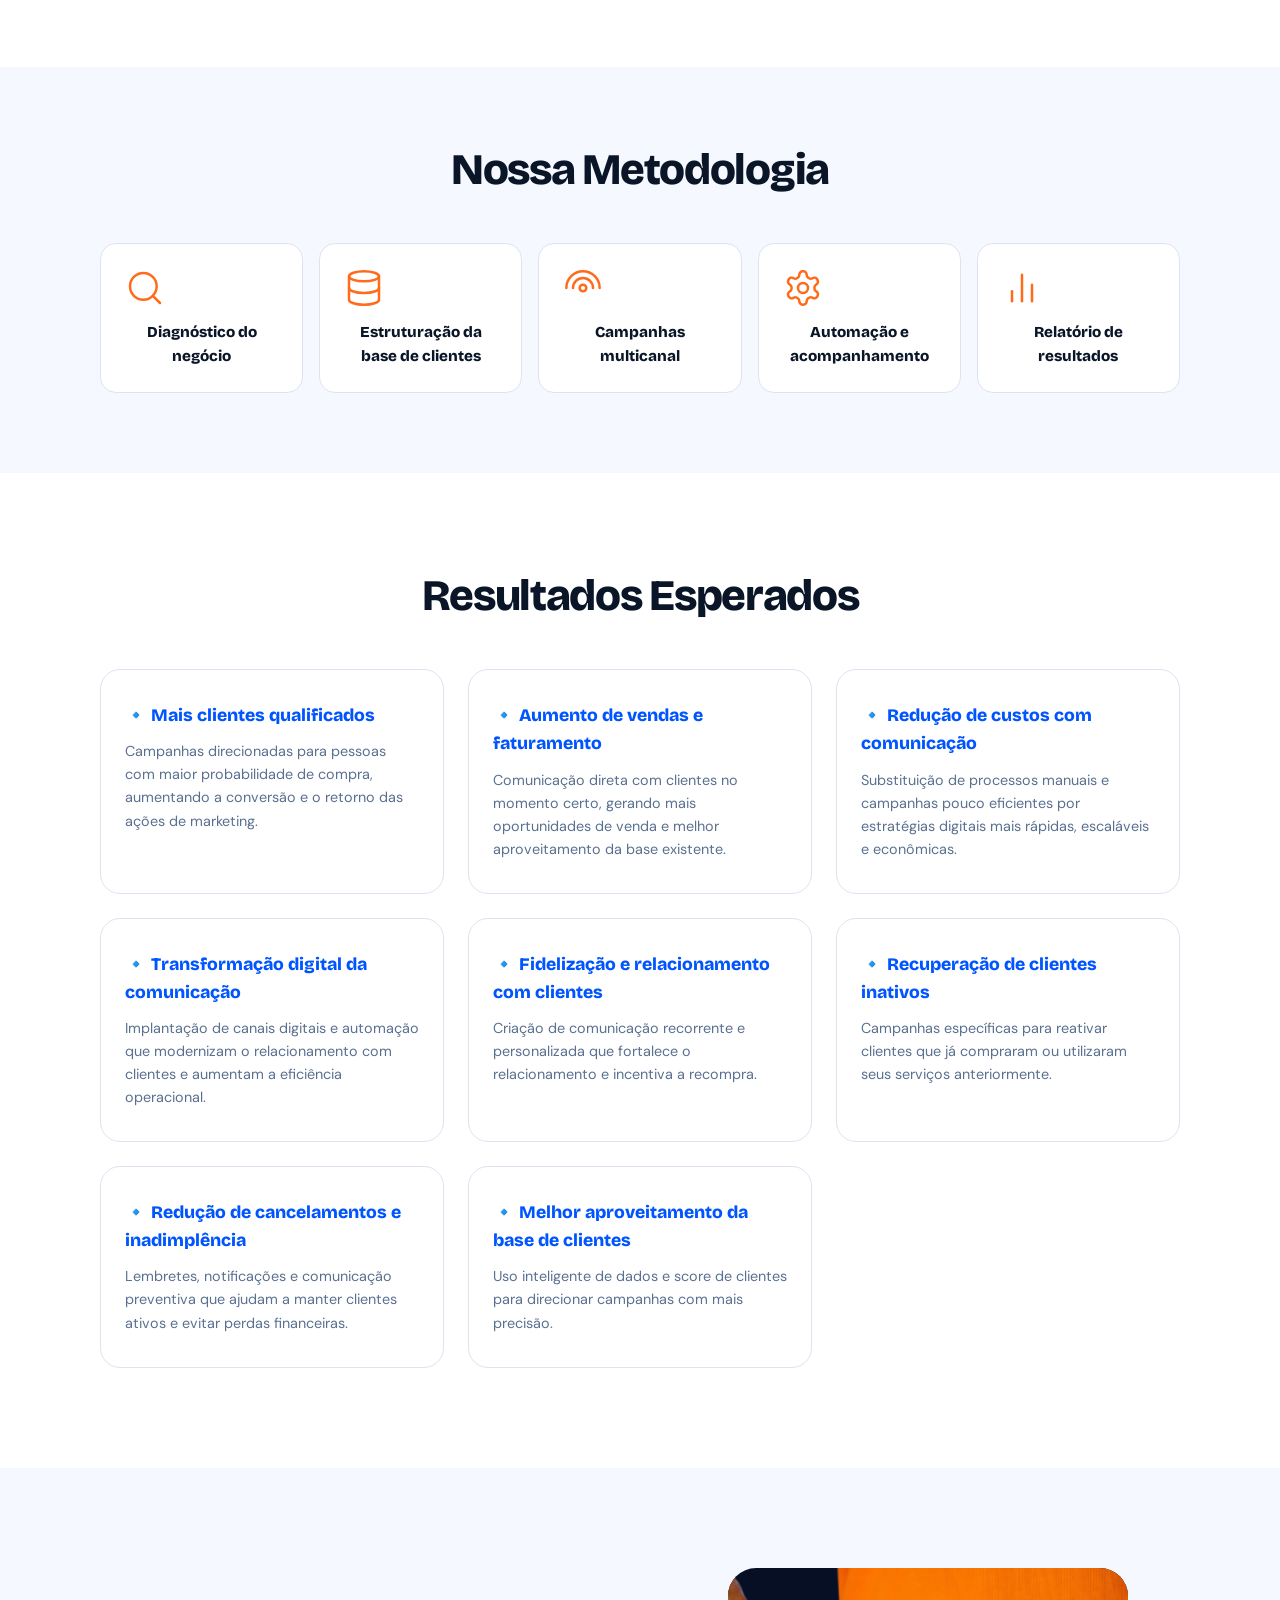
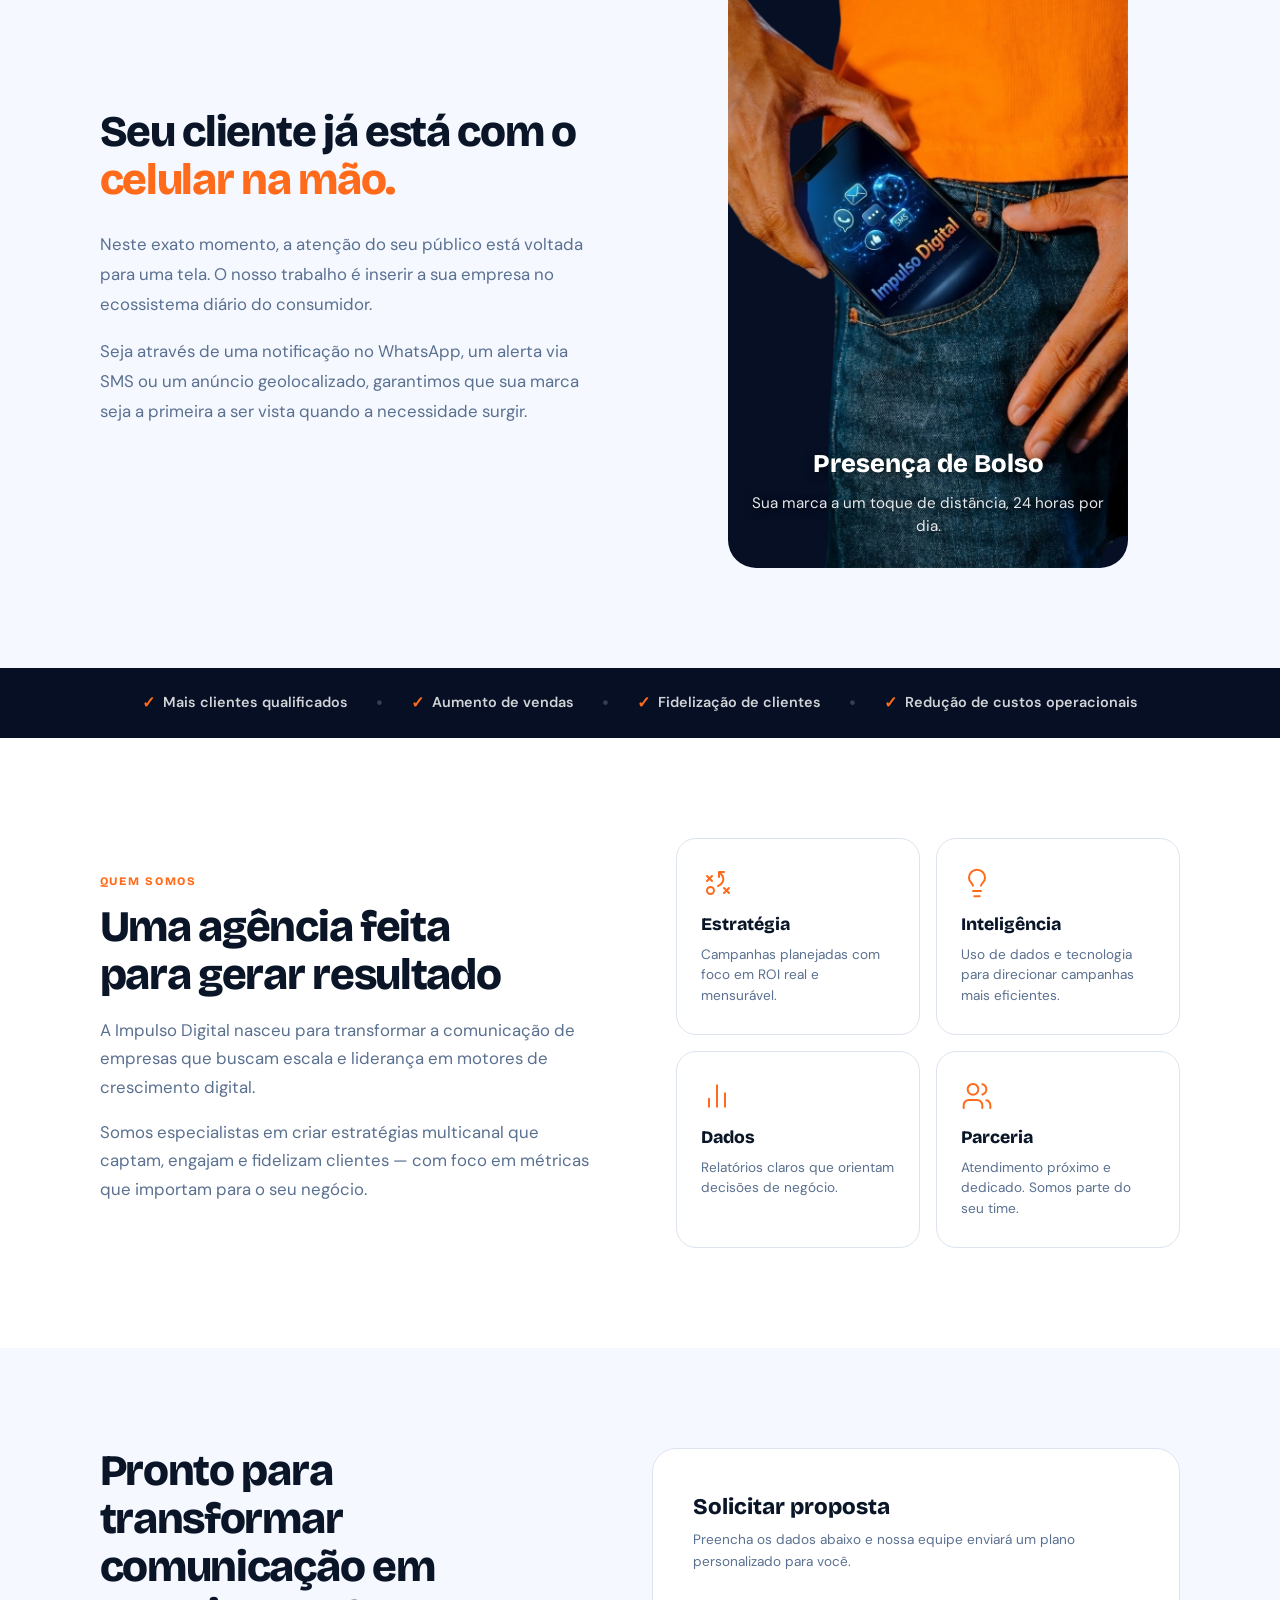
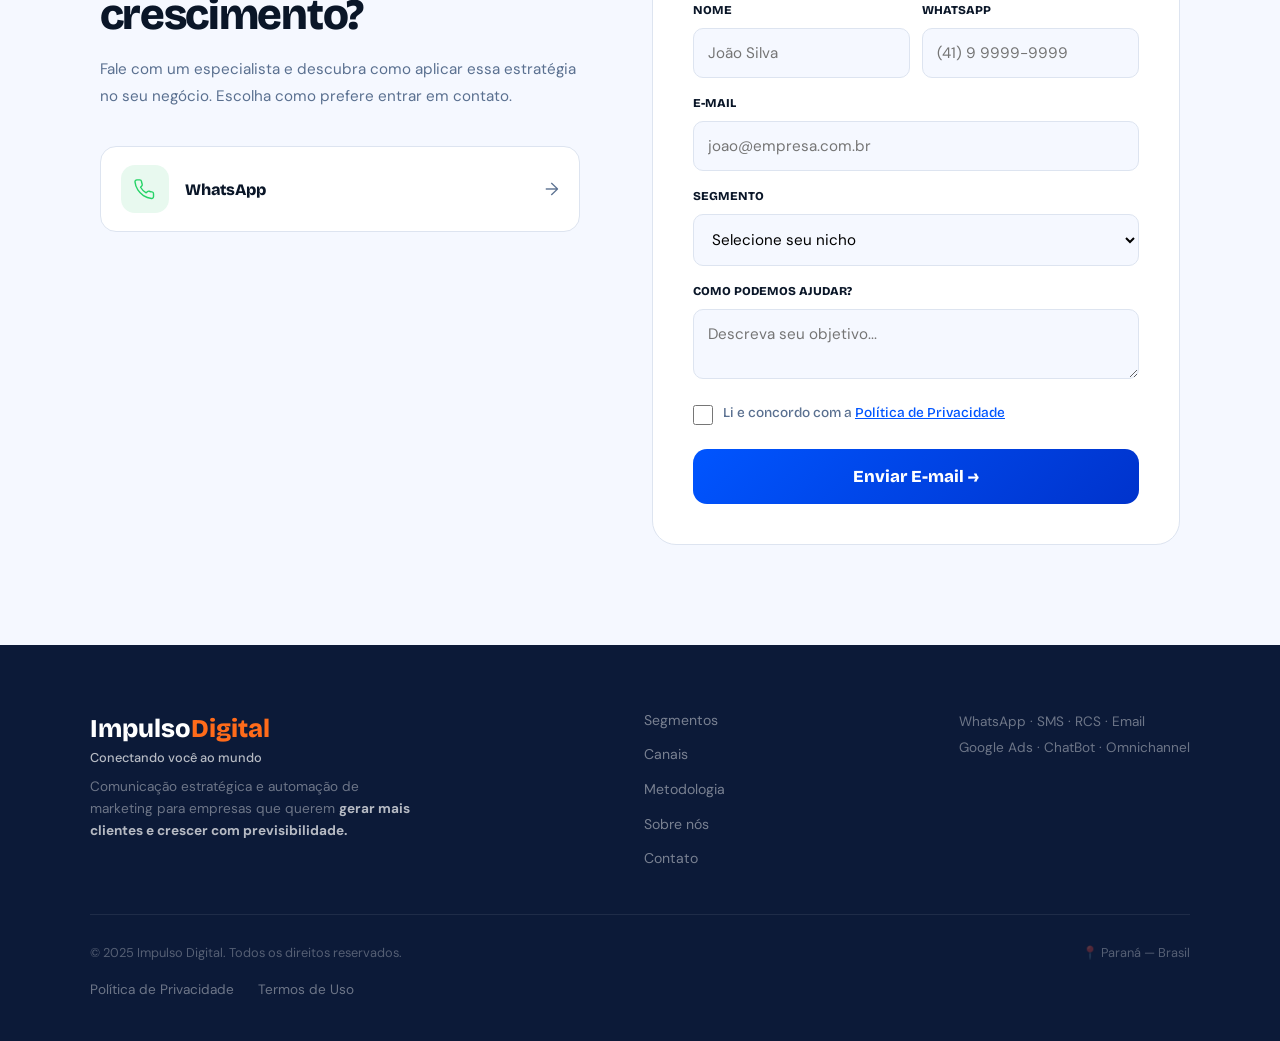
==== commit 6cec4284: "LGPD Add terms" ====
--- a/index.html
+++ b/index.html
@@ -258,8 +258,9 @@
 <section id="segmentos">
   <div class="inner">
     <div class="r" style="margin-bottom:40px;">
-      <h2 class="sec-title">Como ajudamos empresas a crescer:</h2>
-    </div>
+  <h2 class="sec-title">Como ajudamos empresas a crescer:</h2>
+  <div class="swipe-hint">Deslize para ver mais ➔</div>
+</div>
     
     <div class="seg-grid r d1">
       <div class="seg-card hover-card">
@@ -340,6 +341,7 @@
         <span class="sec-eyebrow">Canais que utilizamos para alcançar seus clientes</span>
         <h2 class="sec-title">Soluções que impulsionam<br>sua comunicação</h2>
         <p class="sec-sub">Cada produto é pensado para um momento específico da jornada — da atração à fidelização do seu cliente.</p>
+        <div class="swipe-hint" style="margin-top: 15px;">Deslize para ver mais ➔</div>
       </div>
     </div>
 
@@ -616,6 +618,13 @@
             </div>
             <div class="fg"><label>Como podemos ajudar?</label><textarea name="Mensagem" placeholder="Descreva seu objetivo..." required></textarea></div>
             
+            <div class="fg" style="display: flex; align-items: flex-start; gap: 10px; margin-top: 10px; margin-bottom: 24px;">
+              <input type="checkbox" id="lgpd" name="Aceitou_Politica" required style="width: 20px; height: 20px; margin-top: 2px; flex-shrink: 0; cursor: pointer;">
+              <label for="lgpd" style="text-transform: none; font-weight: 500; font-size: 0.85rem; color: var(--muted); margin: 0; cursor: pointer; line-height: 1.4;">
+                Li e concordo com a <a href="politica-de-privacidade.html" style="color: var(--blue); text-decoration: underline;">Política de Privacidade</a>
+              </label>
+            </div>
+            
             <button type="submit" class="btn-send">Enviar E-mail →</button>
           </form>
         </div>
@@ -648,9 +657,15 @@
         <p class="f-services">WhatsApp · SMS · RCS · Email<br>Google Ads · ChatBot · Omnichannel</p>
       </div>
     </div>
-    <div class="footer-bottom">
-      <span class="f-copy">© 2025 Impulso Digital. Todos os direitos reservados.</span>
-      <span class="f-loc">📍 Paraná — Brasil</span>
+    <div class="footer-bottom" style="display: flex; flex-direction: column; gap: 16px;">
+      <div style="display: flex; justify-content: space-between; flex-wrap: wrap; width: 100%;">
+        <span class="f-copy">© 2025 Impulso Digital. Todos os direitos reservados.</span>
+        <span class="f-loc">📍 Paraná — Brasil</span>
+      </div>
+      <div style="display: flex; gap: 24px; flex-wrap: wrap;">
+        <a href="politica-de-privacidade.html" style="color: rgba(255,255,255,0.4); text-decoration: none; font-size: 0.85rem; transition: 0.2s;">Política de Privacidade</a>
+        <a href="termos-de-uso.html" style="color: rgba(255,255,255,0.4); text-decoration: none; font-size: 0.85rem; transition: 0.2s;">Termos de Uso</a>
+      </div>
     </div>
   </div>
 </footer>
--- a/css/styles.css
+++ b/css/styles.css
@@ -1034,4 +1034,68 @@
 }
 
 .seg-emoji { color: var(--blue); } 
-.met-icon { color: var(--orange); }+.met-icon { color: var(--orange); }
+
+/* ════════════════════════════
+   CARROSSEL MOBILE - SEGMENTOS
+════════════════════════════ */
+/* Esconde o aviso de deslizar no computador por padrão */
+.swipe-hint {
+  display: none;
+}
+
+@media (max-width: 768px) {
+  /* Mostra o aviso "apagadinho" apenas no celular */
+  .swipe-hint {
+    display: block;
+    font-size: 0.85rem;
+    color: var(--muted);
+    opacity: 0.5;
+    margin-top: -10px;
+    margin-bottom: 20px;
+    font-weight: 600;
+  }
+
+  /* Transforma o grid original em um carrossel horizontal */
+  .seg-grid {
+    display: flex;
+    flex-wrap: nowrap;
+    overflow-x: auto;
+    gap: 16px;
+    padding-bottom: 16px;
+    -webkit-overflow-scrolling: touch;
+    scroll-snap-type: x mandatory;
+  }
+
+  /* Esconde a barra de rolagem cinza padrão do navegador */
+  .seg-grid::-webkit-scrollbar {
+    display: none; 
+  }
+
+  .seg-card {
+    flex: 0 0 85%; /* Deixa o card com 85% da tela para o próximo aparecer cortado */
+    scroll-snap-align: center;
+  }
+}
+
+/* CARROSSEL MOBILE - SOLUÇÕES (CANAIS) */
+@media (max-width: 768px) {
+  .bento {
+    display: flex;
+    flex-wrap: nowrap;
+    overflow-x: auto;
+    gap: 16px;
+    padding-bottom: 16px;
+    -webkit-overflow-scrolling: touch;
+    scroll-snap-type: x mandatory;
+  }
+  
+  .bento::-webkit-scrollbar {
+    display: none;
+  }
+
+  .bento .bc {
+    flex: 0 0 85%; /* Mantém o padrão de mostrar um pedaço do próximo card */
+    scroll-snap-align: center;
+  }
+}
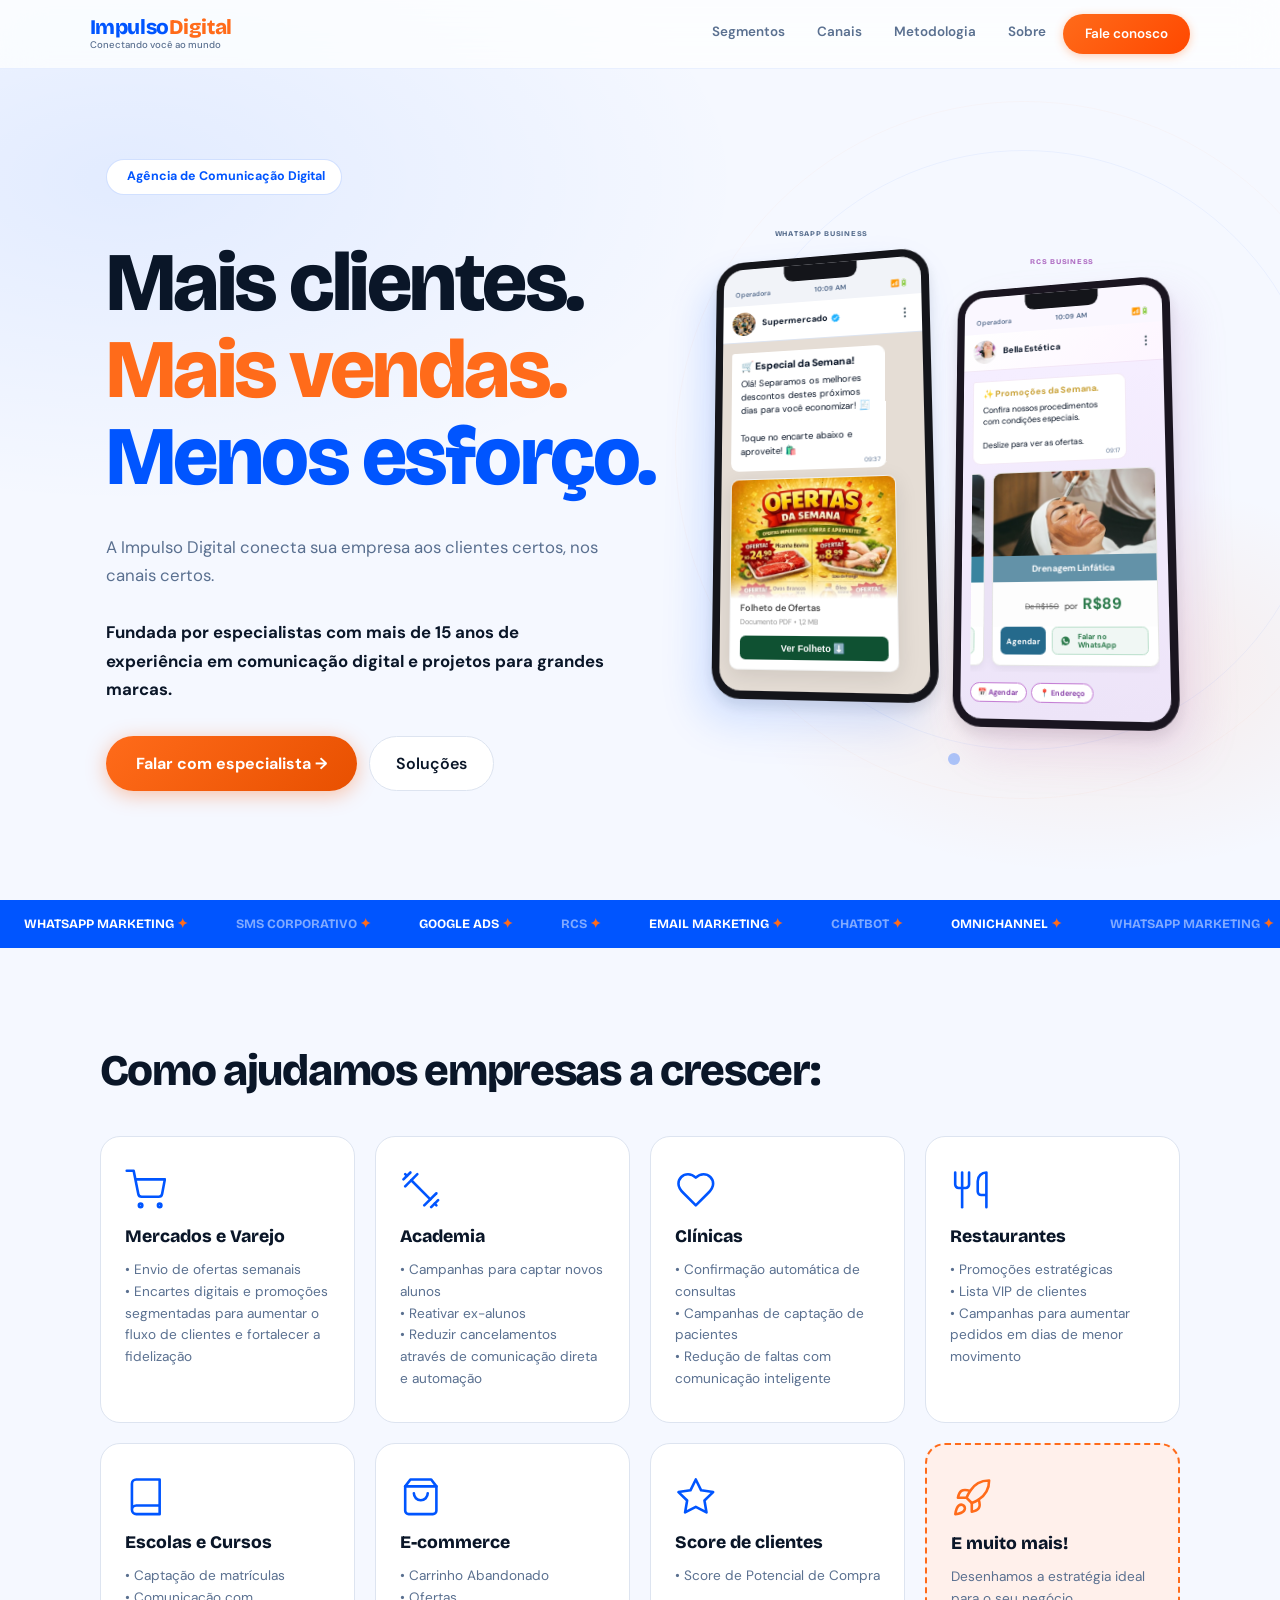
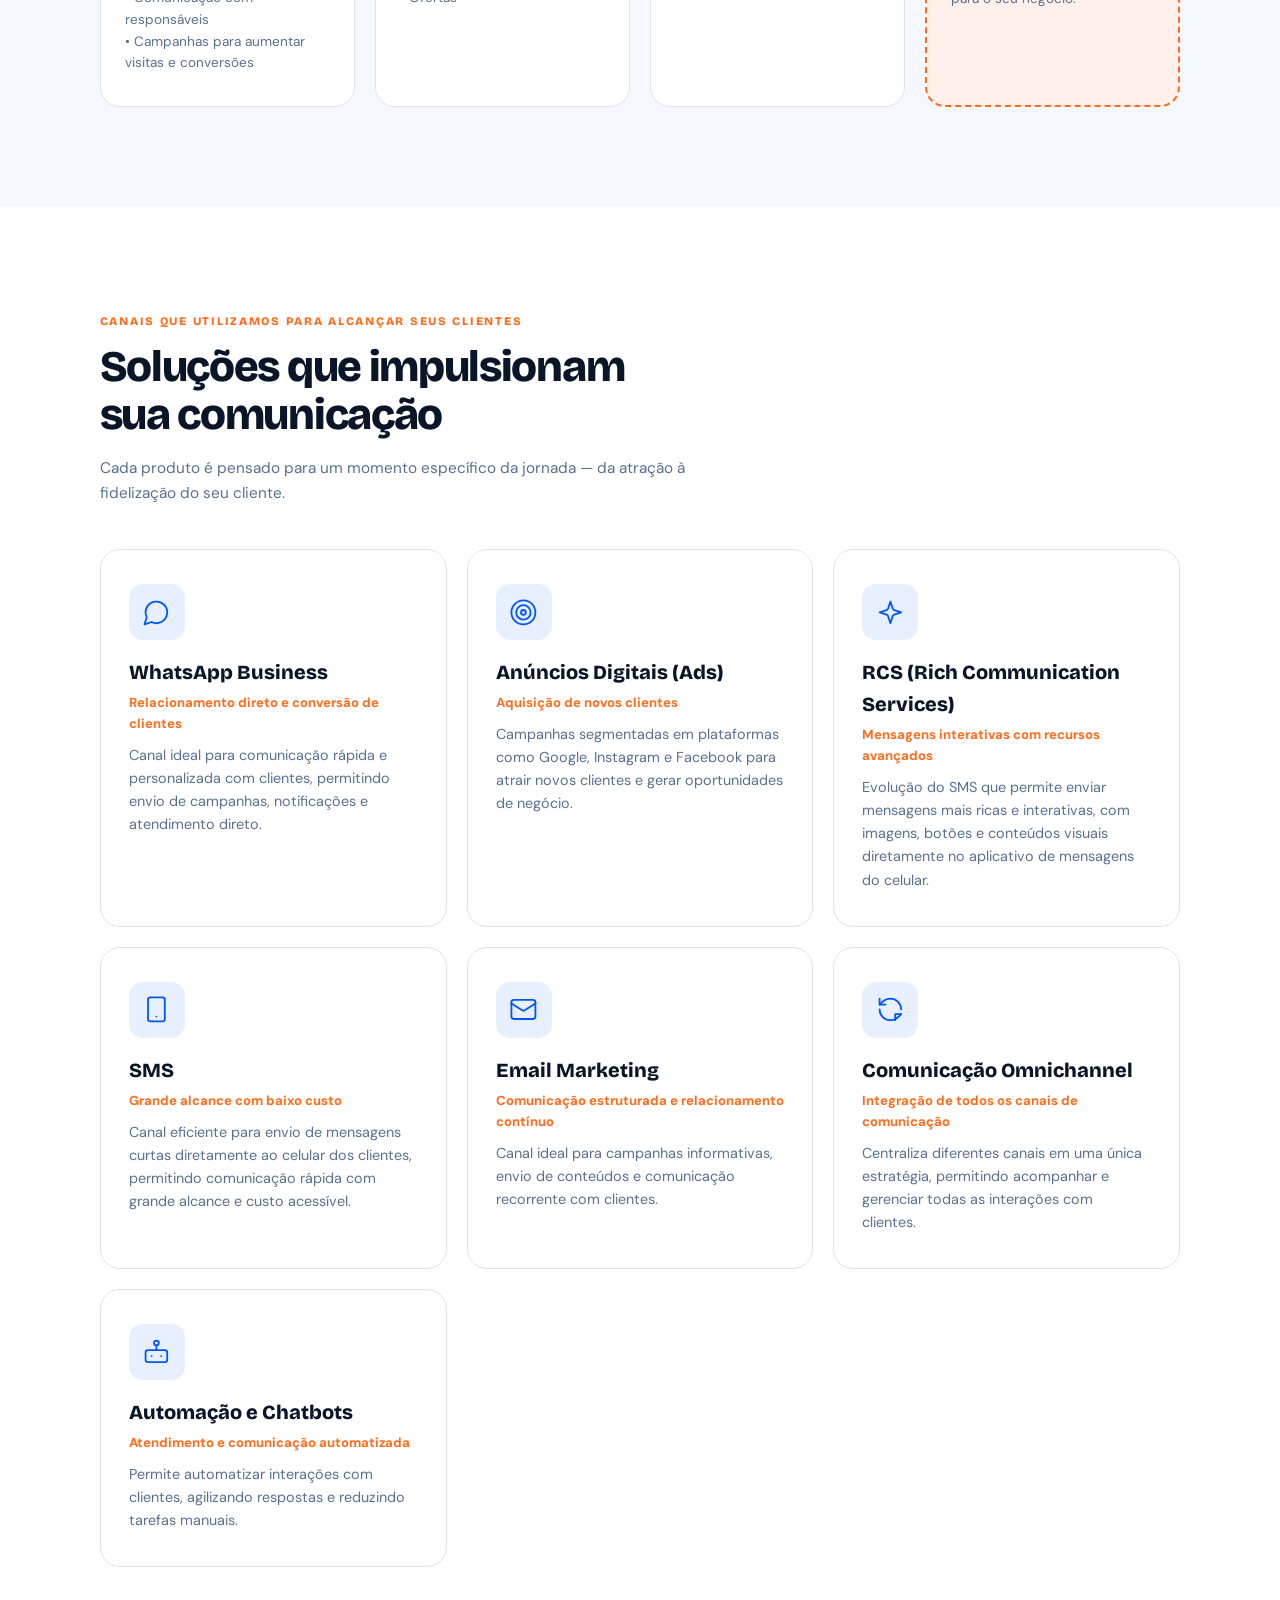
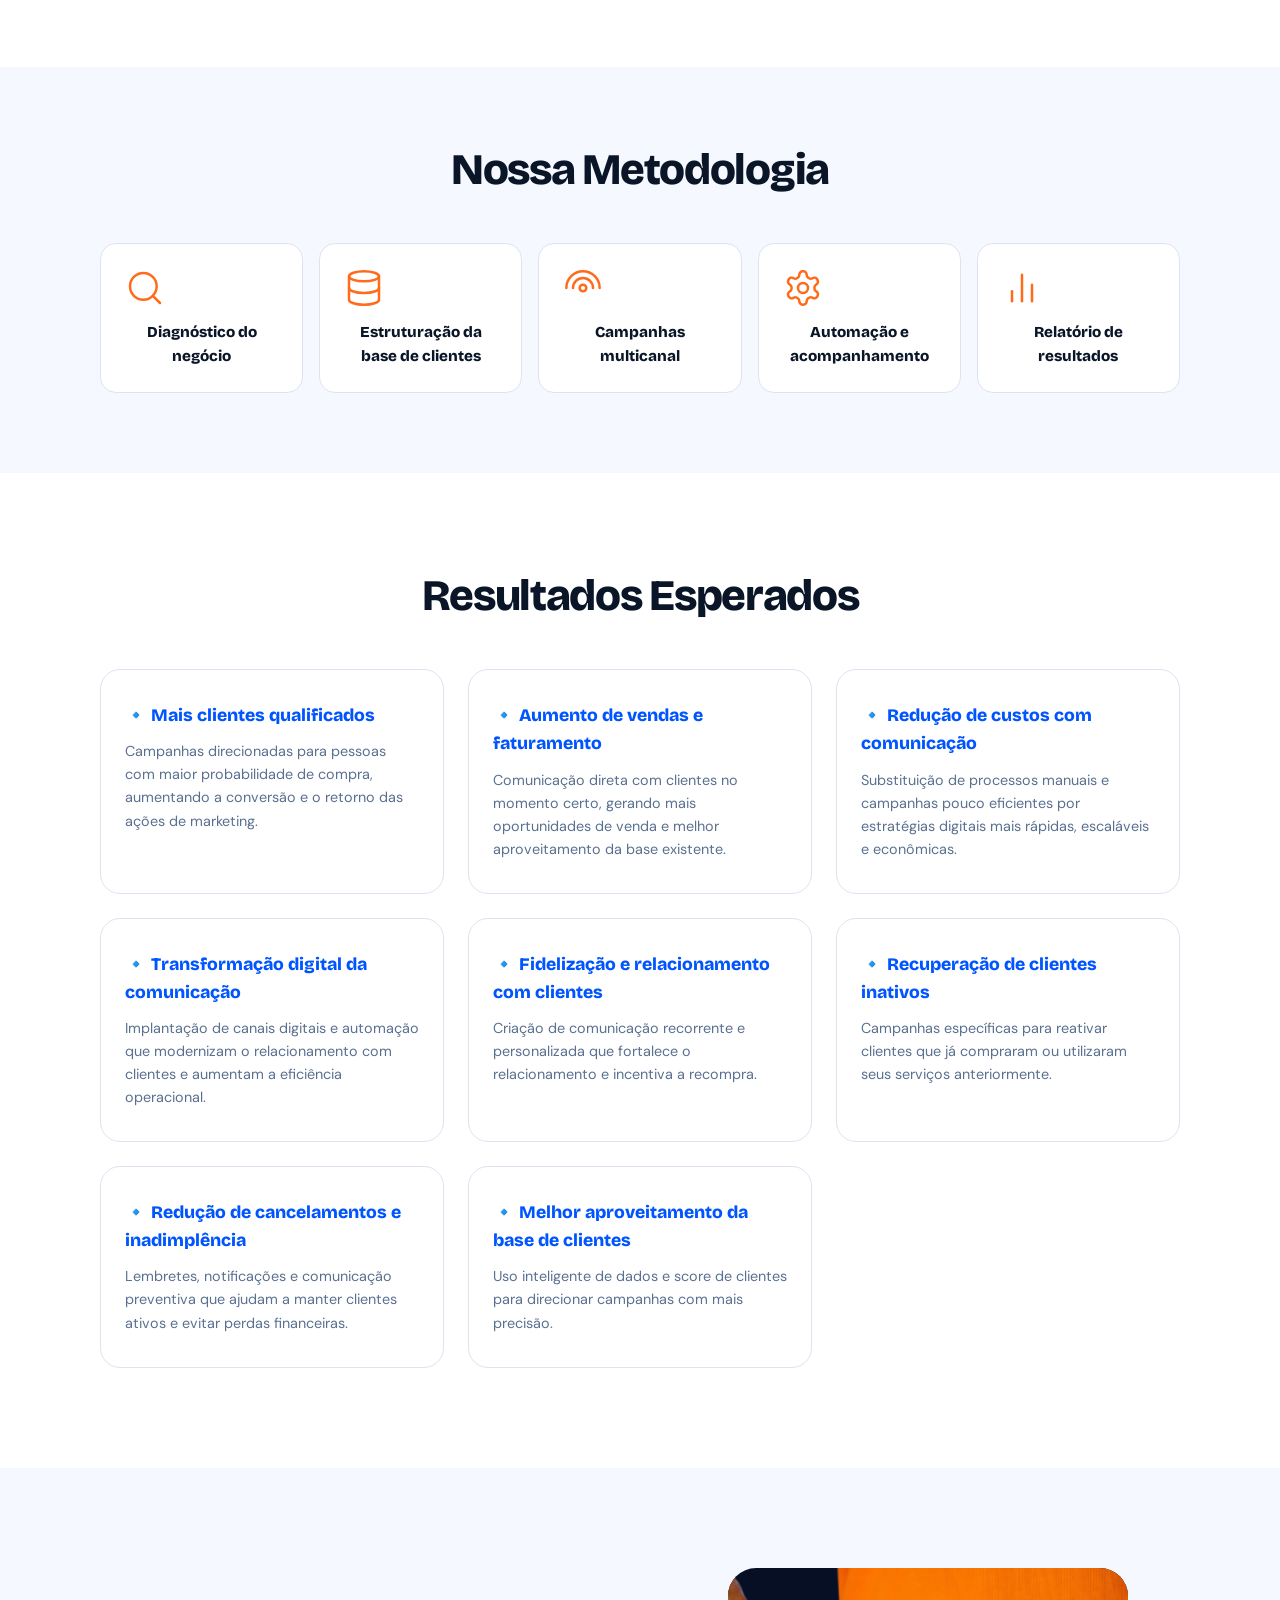
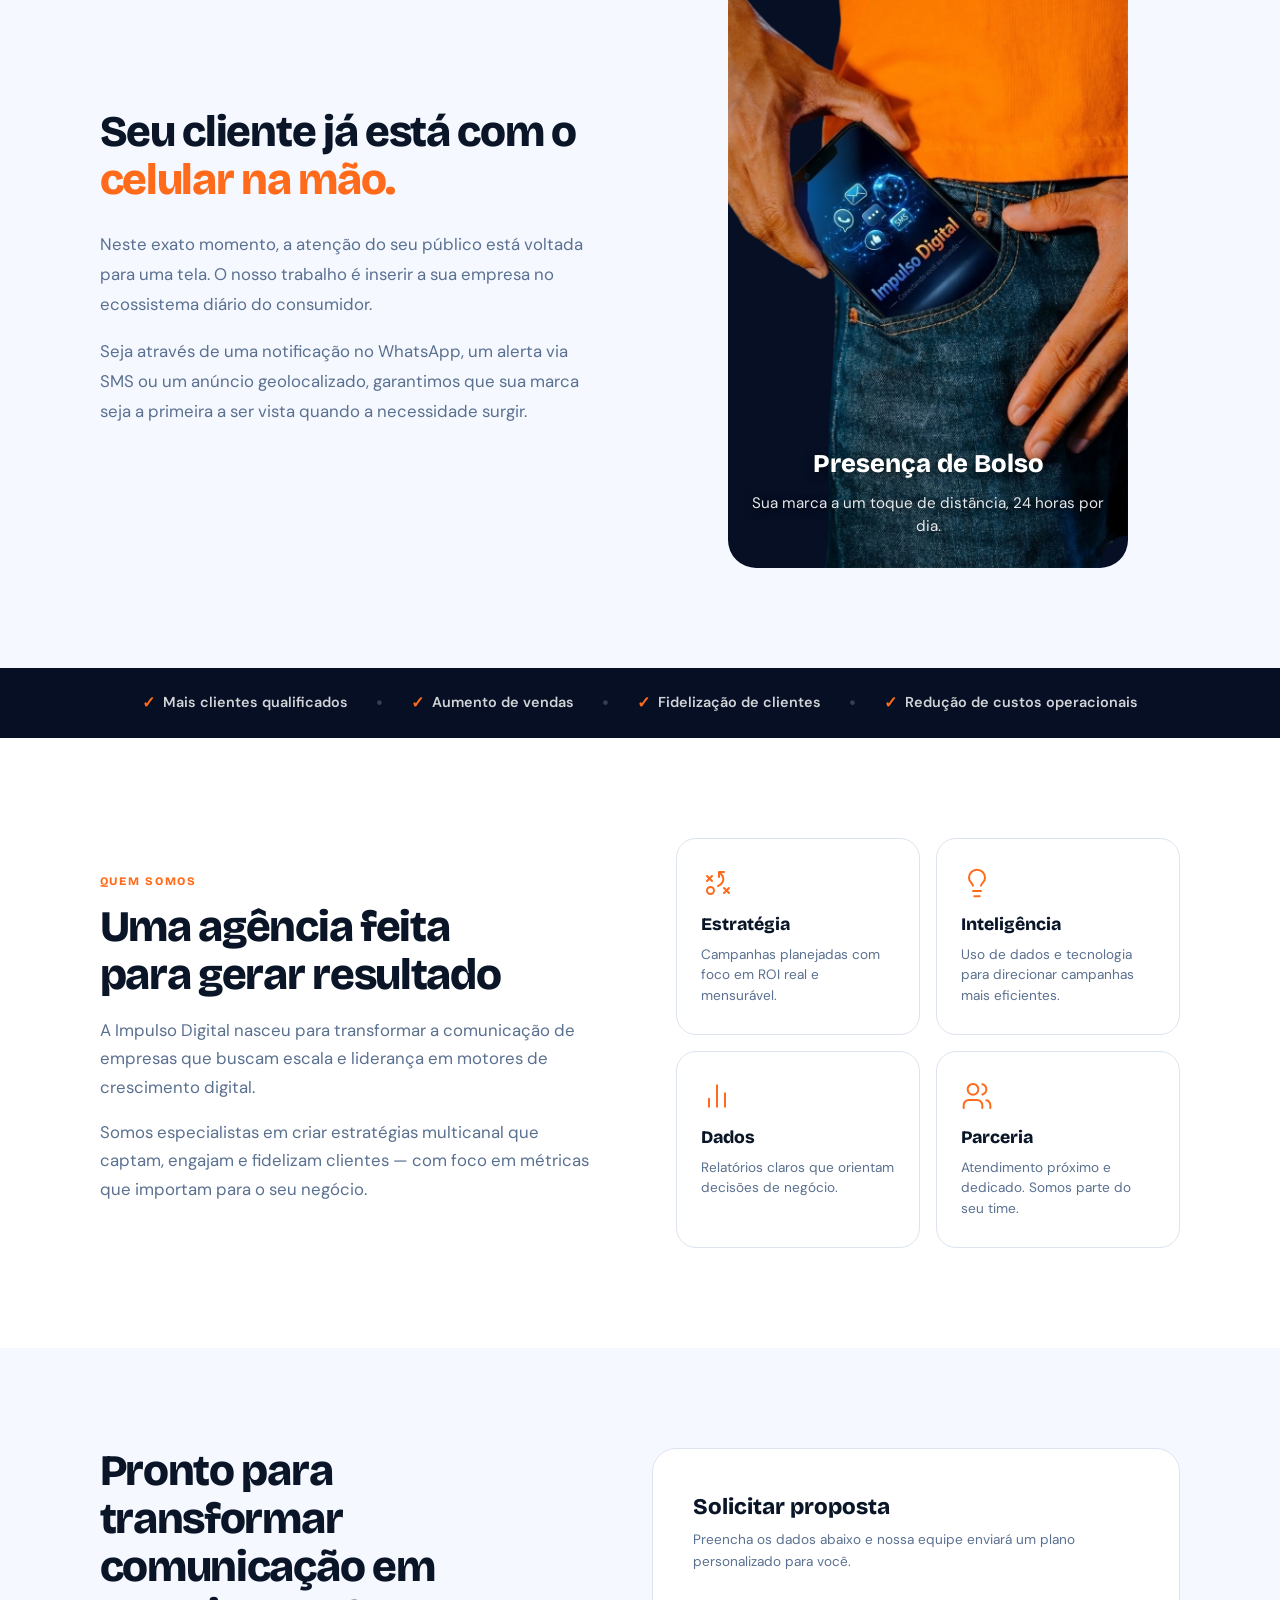
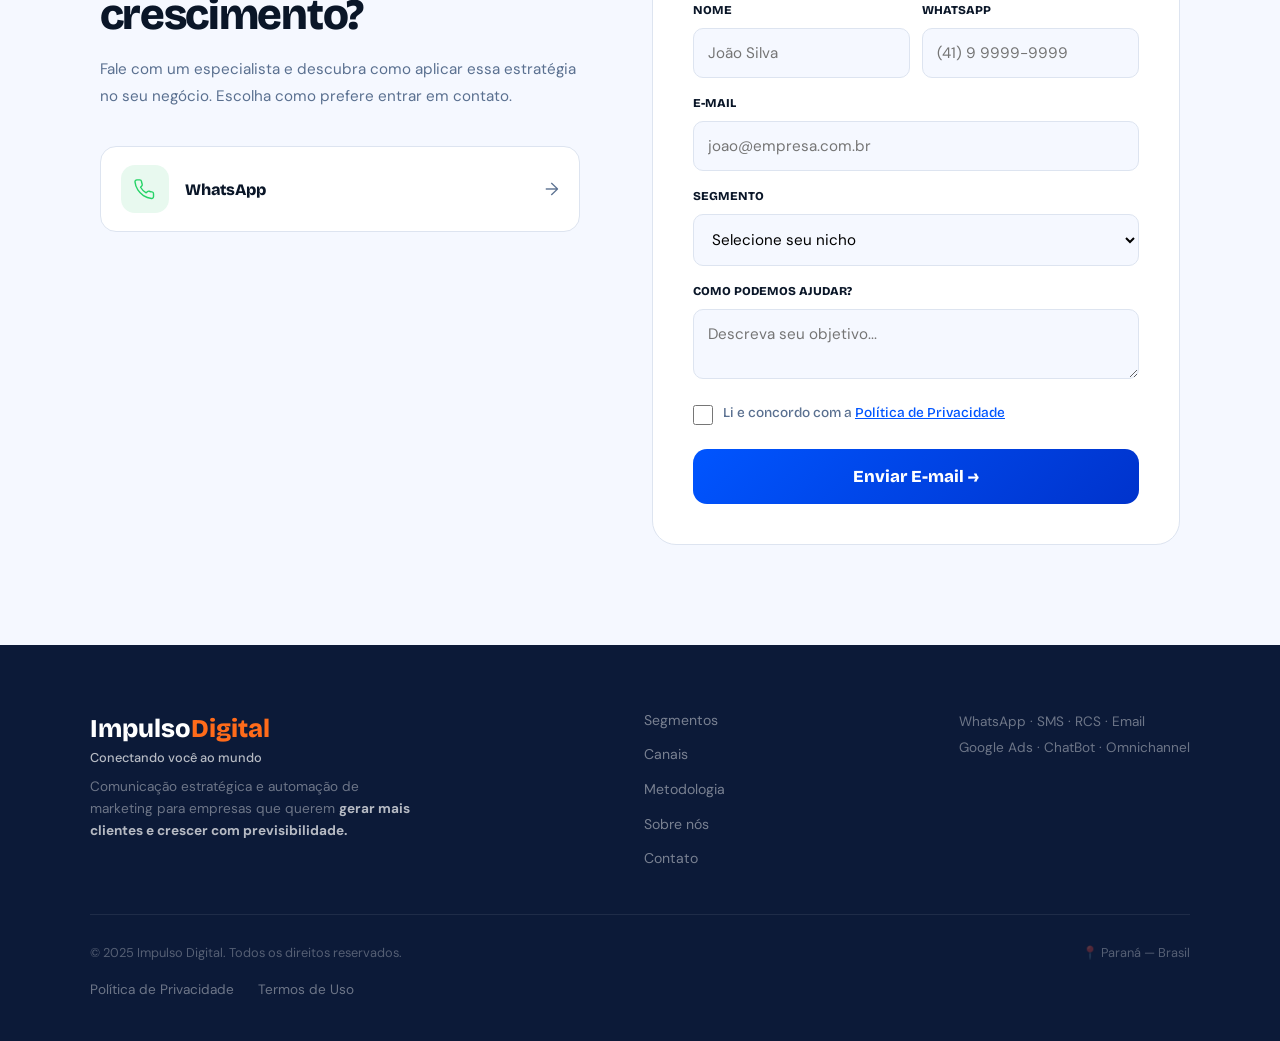
==== commit 14e3a889: "New Carousel Yep" ====
--- a/index.html
+++ b/index.html
@@ -341,7 +341,9 @@
         <span class="sec-eyebrow">Canais que utilizamos para alcançar seus clientes</span>
         <h2 class="sec-title">Soluções que impulsionam<br>sua comunicação</h2>
         <p class="sec-sub">Cada produto é pensado para um momento específico da jornada — da atração à fidelização do seu cliente.</p>
+        
         <div class="swipe-hint" style="margin-top: 15px;">Deslize para ver mais ➔</div>
+        
       </div>
     </div>
 
@@ -403,6 +405,7 @@
   <div class="inner">
     <div class="r" style="text-align: center; margin-bottom: 48px;">
       <h2 class="sec-title">Nossa Metodologia</h2>
+      <div class="swipe-hint" style="margin-top: 15px;">Deslize para ver mais ➔</div>
     </div>
     <div class="metodologia-grid r d1">
       <div class="met-step hover-card">
@@ -436,6 +439,7 @@
   <div class="inner">
     <div class="r" style="text-align: center; margin-bottom: 48px;">
       <h2 class="sec-title">Resultados Esperados</h2>
+      <div class="swipe-hint" style="margin-top: 15px;">Deslize para ver mais ➔</div>
     </div>
     <div class="resultados-grid r d1">
       <div class="res-item hover-card">
--- a/css/styles.css
+++ b/css/styles.css
@@ -1078,8 +1078,10 @@
   }
 }
 
-/* CARROSSEL MOBILE - SOLUÇÕES (CANAIS) */
+/* CARROSSEL MOBILE - CANAIS, METODOLOGIA E RESULTADOS */
 @media (max-width: 768px) {
+  
+  /* 1. Carrossel de Soluções (Canais) */
   .bento {
     display: flex;
     flex-wrap: nowrap;
@@ -1089,13 +1091,43 @@
     -webkit-overflow-scrolling: touch;
     scroll-snap-type: x mandatory;
   }
-  
-  .bento::-webkit-scrollbar {
-    display: none;
-  }
-
+  .bento::-webkit-scrollbar { display: none; }
   .bento .bc {
-    flex: 0 0 85%; /* Mantém o padrão de mostrar um pedaço do próximo card */
+    flex: 0 0 85%;
     scroll-snap-align: center;
   }
+
+  /* 2. Carrossel de Metodologia */
+  .metodologia-grid {
+    display: flex;
+    flex-wrap: nowrap;
+    overflow-x: auto;
+    gap: 16px;
+    padding-bottom: 16px;
+    -webkit-overflow-scrolling: touch;
+    scroll-snap-type: x mandatory;
+    justify-content: flex-start;
+  }
+  .metodologia-grid::-webkit-scrollbar { display: none; }
+  .met-step {
+    flex: 0 0 75%; /* Menor para mostrar o próximo passo cortado */
+    scroll-snap-align: center;
+  }
+
+  /* 3. Carrossel de Resultados */
+  .resultados-grid {
+    display: flex;
+    flex-wrap: nowrap;
+    overflow-x: auto;
+    gap: 16px;
+    padding-bottom: 16px;
+    -webkit-overflow-scrolling: touch;
+    scroll-snap-type: x mandatory;
+  }
+  .resultados-grid::-webkit-scrollbar { display: none; }
+  .res-item {
+    flex: 0 0 85%;
+    scroll-snap-align: center;
+  }
+
 }
